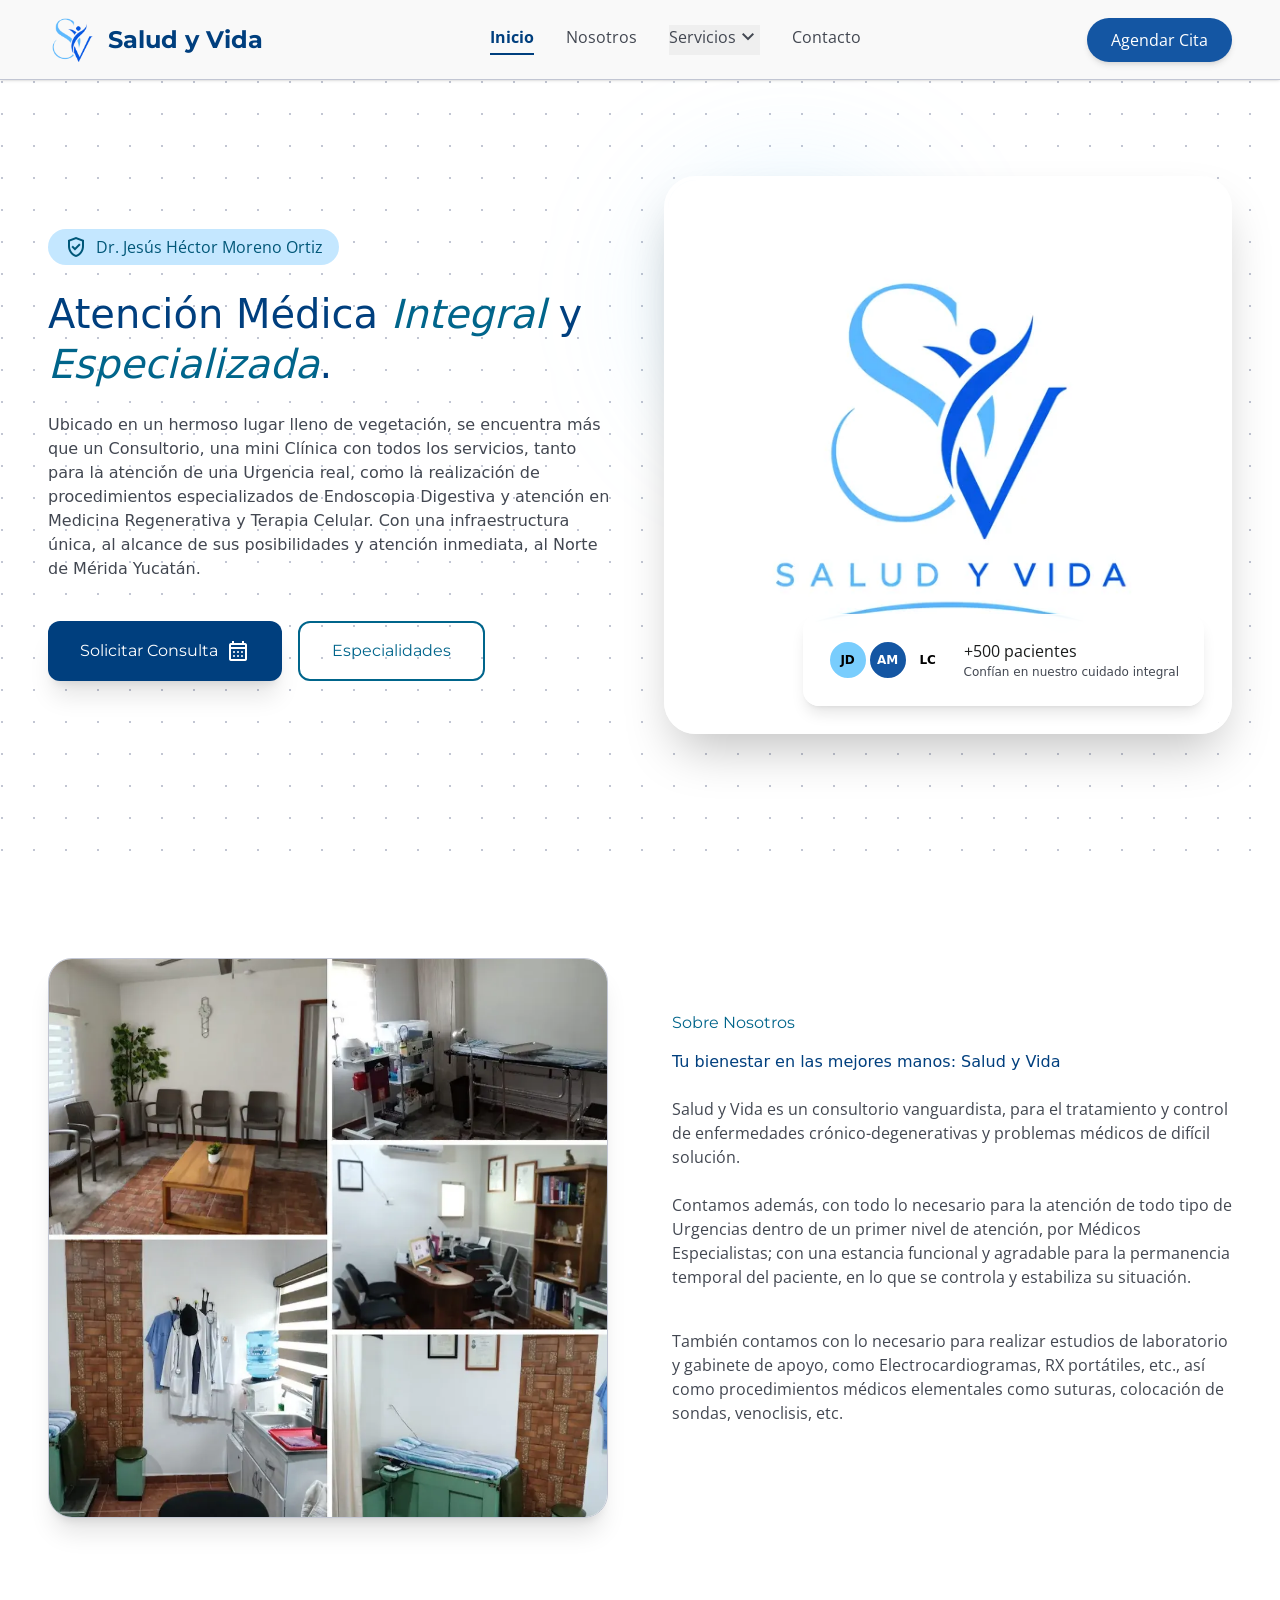
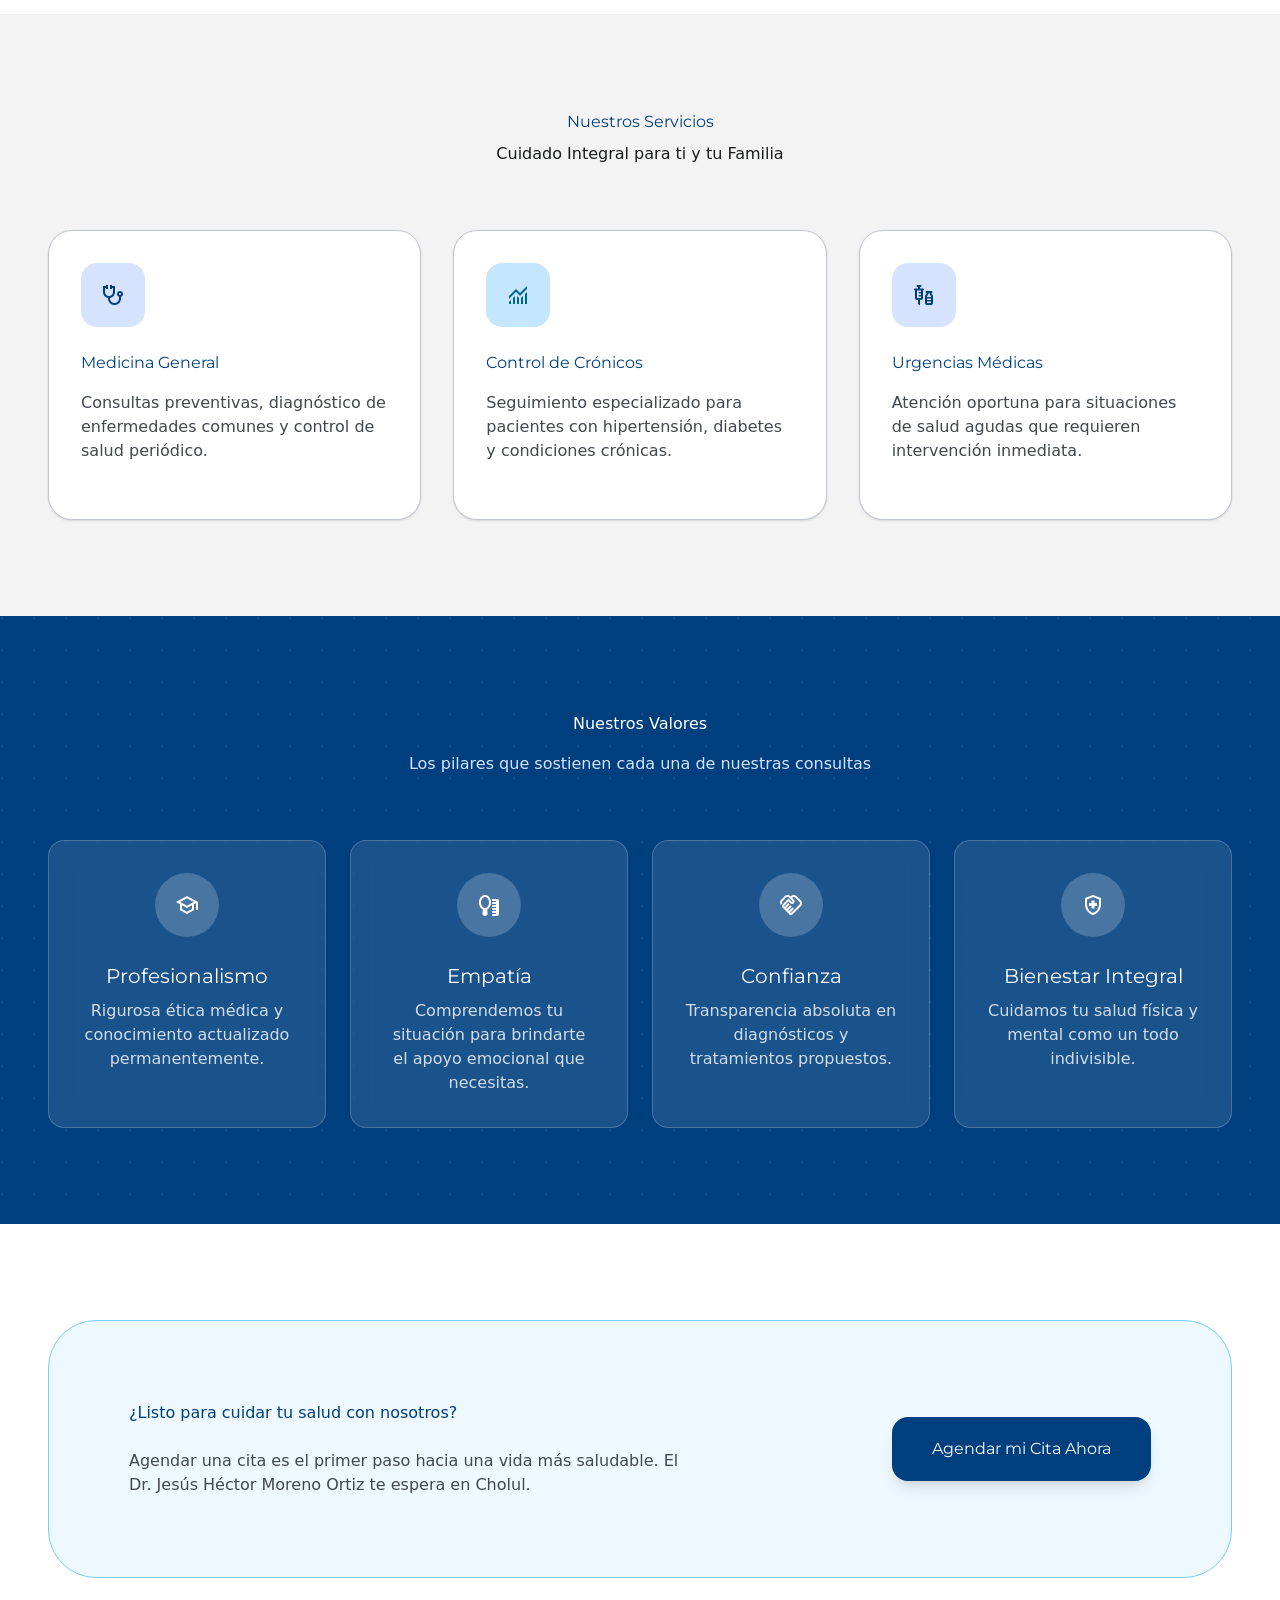
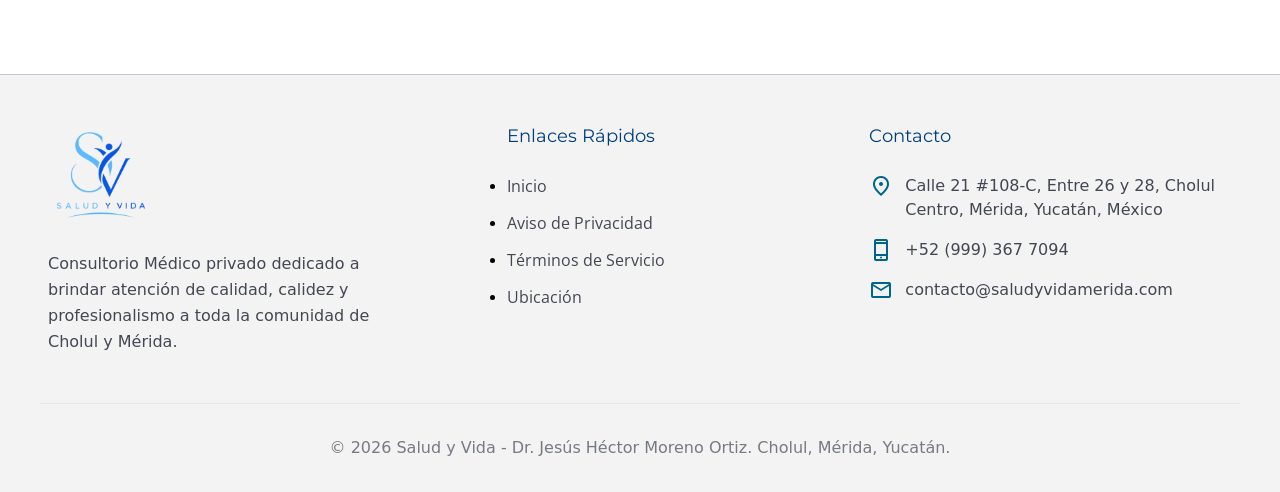
==== index.html @ 46fae5f1 "Sitio inicial Salud y Vida" ====
<!DOCTYPE html><html lang="es" data-astro-cid-4jmloj5z> <head><meta charset="utf-8"><meta name="viewport" content="width=device-width, initial-scale=1.0"><!-- ================= SEO TÉCNICO ================= --><link rel="canonical" href="https://www.saludyvidamerida.com/"><!-- Primary Meta Tags --><title>Inicio | Salud y Vida</title><meta name="title" content="Inicio | Salud y Vida"><meta name="description" content="Atención médica integral y urgencias en Cholul, Mérida. Especialistas en endoscopia y medicina regenerativa con tecnología de vanguardia."><!-- Open Graph / Facebook / WhatsApp --><meta property="og:type" content="website"><meta property="og:url" content="https://www.saludyvidamerida.com/"><meta property="og:title" content="Inicio | Salud y Vida"><meta property="og:description" content="Atención médica integral y urgencias en Cholul, Mérida. Especialistas en endoscopia y medicina regenerativa con tecnología de vanguardia."><meta property="og:image" content="https://www.saludyvidamerida.com/logo-syv.webp"><!-- Twitter --><meta property="twitter:card" content="summary_large_image"><meta property="twitter:url" content="https://www.saludyvidamerida.com/"><meta property="twitter:title" content="Inicio | Salud y Vida"><meta property="twitter:description" content="Atención médica integral y urgencias en Cholul, Mérida. Especialistas en endoscopia y medicina regenerativa con tecnología de vanguardia."><meta property="twitter:image" content="https://www.saludyvidamerida.com/logo-syv.webp"><!-- ================= ESTILOS Y FUENTES ================= --><link rel="icon" type="image/webp" href="/logo-syv-nt.png"><link rel="preconnect" href="https://fonts.googleapis.com"><link rel="preconnect" href="https://fonts.gstatic.com" crossorigin><link href="https://fonts.googleapis.com/css2?family=Montserrat:wght@400;600;700;800&family=Open+Sans:wght@400;600;700&family=Material+Symbols+Outlined:wght,FILL@100..700,0..1&display=swap" rel="stylesheet"><!-- ================= DATOS ESTRUCTURADOS (JSON-LD) ================= --><script type="application/ld+json">
      {
        "@context": "https://schema.org",
        "@type": "MedicalClinic",
        "name": "Consultorio Médico Salud y Vida",
        "description": "Atención médica integral, urgencias médico-quirúrgicas, endoscopia gastrointestinal y medicina celular biorregenerativa en Cholul, Mérida.",
        "image": "https://www.saludyvidamerida.com/logo-syv.webp",
        "logo": "https://www.saludyvidamerida.com/logo-syv.webp",
        "url": "https://www.saludyvidamerida.com",
        "telephone": "+529993677094",
        "address": {
          "@type": "PostalAddress",
          "streetAddress": "Calle 21 #108-C, Entre 26 y 28, Cholul Centro",
          "addressLocality": "Mérida",
          "addressRegion": "Yucatán",
          "postalCode": "97305",
          "addressCountry": "MX"
        },
        "founder": {
          "@type": "Person",
          "name": "Dr. Jesús Héctor Moreno Ortiz",
          "jobTitle": "Director Médico y Especialista en Urgencias Médico-Quirúrgicas"
        },
        "medicalSpecialty": ["Emergency", "Gastroenterology", "GeneralPractice"],
        "isAcceptingNewPatients": true,
        "openingHoursSpecification": [
          {"@type": "OpeningHoursSpecification","dayOfWeek": ["Monday","Tuesday","Wednesday","Thursday","Friday"],"opens": "10:00","closes": "19:00"},
          {"@type": "OpeningHoursSpecification","dayOfWeek": "Saturday","opens": "10:00","closes": "12:00"}
        ],
        "contactPoint": [{"@type": "ContactPoint","telephone": "+529995135831","contactType": "WhatsApp / Urgencias","description": "Urgencias (Previa llamada) 24/7","availableLanguage": "Spanish"}]
      }
    </script><link rel="stylesheet" href="/_astro/BaseLayout.CKna9Vvr.css"></head> <body data-astro-cid-4jmloj5z> <nav class="sticky top-0 z-50 bg-surface/90 backdrop-blur-md border-b border-outline-variant shadow-sm h-20 flex items-center" data-astro-cid-3ef6ksr2> <div class="flex justify-between items-center px-gutter w-full max-w-container-max mx-auto" data-astro-cid-3ef6ksr2> <a href="/" class="flex items-center gap-3 group hover:opacity-90 transition-opacity" data-astro-cid-3ef6ksr2> <div class="w-12 h-12 flex items-center justify-center" data-astro-cid-3ef6ksr2> <img src="/logo-syv-nt.png" alt="Logo Salud y Vida" class="w-full h-full object-contain group-hover:scale-105 transition-transform duration-300" data-astro-cid-3ef6ksr2> </div> <span class="font-headline-md text-[24px] font-bold text-primary" data-astro-cid-3ef6ksr2>Salud y Vida</span> </a> <div class="hidden md:flex items-center gap-8" data-astro-cid-3ef6ksr2> <a href="/" class="font-body-md transition-colors duration-200 pb-1 border-b-2 text-primary border-primary font-bold" data-astro-cid-3ef6ksr2>Inicio</a> <a href="/nosotros" class="font-body-md transition-colors duration-200 pb-1 border-b-2 text-on-surface-variant border-transparent hover:text-primary" data-astro-cid-3ef6ksr2>Nosotros</a> <div class="relative dropdown group py-2" data-astro-cid-3ef6ksr2> <button class="flex items-center gap-1 transition-colors duration-200 font-body-md focus:outline-none cursor-default pb-1 border-b-2 text-on-surface-variant border-transparent group-hover:text-primary" data-astro-cid-3ef6ksr2>Servicios<span class="material-symbols-outlined text-[18px]" data-astro-cid-3ef6ksr2>keyboard_arrow_down</span></button> <div class="dropdown-menu hidden absolute left-0 top-full pt-2 w-64 animate-in fade-in duration-200" data-astro-cid-3ef6ksr2> <div class="bg-white rounded-xl shadow-xl border border-outline-variant overflow-hidden" data-astro-cid-3ef6ksr2> <a class="block px-6 py-4 text-on-surface-variant hover:bg-primary-container hover:text-white transition-colors font-headline-md text-[16px] font-semibold" href="/servicios/urgencias" data-astro-cid-3ef6ksr2>Urgencias Médico-Quirurgicas</a> <a class="block px-6 py-4 text-on-surface-variant hover:bg-primary-container hover:text-white transition-colors font-headline-md text-[16px] font-semibold" href="/servicios/regenerativa-y-terapia-celular" data-astro-cid-3ef6ksr2>Medicina regenerativa y terapia celular</a> <a class="block px-6 py-4 text-on-surface-variant hover:bg-primary-container hover:text-white transition-colors font-headline-md text-[16px] font-semibold" href="/servicios/endoscopia-gastrointestinal" data-astro-cid-3ef6ksr2>Endoscopia Gastrointestinal</a> <div class="border-t border-outline-variant" data-astro-cid-3ef6ksr2> <a class="block px-6 py-4 text-primary hover:bg-secondary-fixed transition-colors font-label-md" href="/servicios" data-astro-cid-3ef6ksr2>Ver todos los servicios</a> </div> </div> </div> </div> <a href="/contact" class="font-body-md transition-colors duration-200 pb-1 border-b-2 text-on-surface-variant border-transparent hover:text-primary" data-astro-cid-3ef6ksr2>Contacto</a> </div> <div class="flex items-center gap-4" data-astro-cid-3ef6ksr2> <a href="/contact#whatsappForm" class="hidden md:block bg-primary-container text-white px-6 py-2.5 rounded-full font-label-md hover:bg-primary hover:text-white transition-all shadow-md hover:shadow-lg" data-astro-cid-3ef6ksr2>Agendar Cita</a> <button id="mobile-menu-btn" class="md:hidden text-primary focus:outline-none p-2" data-astro-cid-3ef6ksr2> <span class="material-symbols-outlined text-3xl" data-astro-cid-3ef6ksr2>menu</span> </button> </div> </div> <div id="mobile-menu" class="hidden absolute top-20 left-0 w-full bg-white shadow-lg border-b border-outline-variant flex-col px-6 py-4 gap-4 md:hidden" data-astro-cid-3ef6ksr2> <a href="/" class="font-body-md block text-primary font-bold" data-astro-cid-3ef6ksr2>Inicio</a> <a href="/nosotros" class="font-body-md block text-on-surface-variant" data-astro-cid-3ef6ksr2>Nosotros</a> <div class="flex flex-col" data-astro-cid-3ef6ksr2> <div class="flex justify-between items-center w-full" data-astro-cid-3ef6ksr2> <a href="/servicios" class="font-body-md block text-lg flex-1 text-on-surface-variant" data-astro-cid-3ef6ksr2>Servicios</a> <button id="mobile-services-toggle" class="w-10 h-10 flex-shrink-0 flex items-center justify-center text-on-surface-variant bg-surface-container-low hover:bg-surface-variant rounded-full transition-colors" data-astro-cid-3ef6ksr2> <span class="material-symbols-outlined transition-transform duration-300" id="mobile-services-icon" data-astro-cid-3ef6ksr2>keyboard_arrow_down</span> </button> </div> <div id="mobile-services-submenu" class="hidden flex-col pl-4 mt-4 gap-4 border-l-2 border-outline-variant/30" data-astro-cid-3ef6ksr2> <a href="/servicios/urgencias" class="text-on-surface-variant text-base hover:text-primary" data-astro-cid-3ef6ksr2>Urgencias Médico-Quirurgicas</a> <a href="/servicios/regenerativa-y-terapia-celular" class="text-on-surface-variant text-base hover:text-primary" data-astro-cid-3ef6ksr2>Medicina regenerativa y terapia celular</a> <a href="/servicios/endoscopia-gastrointestinal" class="text-on-surface-variant text-base hover:text-primary" data-astro-cid-3ef6ksr2>Endoscopia Gastrointestinal</a> <a href="/servicios" class="text-primary text-base font-bold" data-astro-cid-3ef6ksr2>Ver todos los servicios</a> </div> </div> <a href="/contact" class="font-body-md block text-on-surface-variant" data-astro-cid-3ef6ksr2>Contacto</a> <button class="bg-primary-container text-on-primary-container px-6 py-2.5 rounded-full font-label-md w-full mt-4 hover:bg-primary hover:text-white transition-colors" data-astro-cid-3ef6ksr2>Agendar Cita</button> </div> </nav>  <script type="module">function n(){const o=document.getElementById("mobile-menu-btn"),e=document.getElementById("mobile-menu"),s=document.getElementById("mobile-services-toggle"),t=document.getElementById("mobile-services-submenu"),c=document.getElementById("mobile-services-icon");o&&e&&(o.onclick=()=>{e.classList.toggle("hidden"),e.classList.toggle("flex")}),s&&t&&c&&(s.onclick=()=>{t.classList.toggle("hidden"),t.classList.toggle("flex"),c.classList.toggle("rotate-180")})}document.addEventListener("astro:page-load",n);document.readyState==="complete"||document.readyState==="interactive"?n():document.addEventListener("DOMContentLoaded",n);</script> <main data-astro-cid-4jmloj5z>  <section class="relative overflow-hidden pt-12 pb-24 md:pt-24 md:pb-32 hero-pattern"> <div class="max-w-container-max mx-auto px-gutter grid grid-cols-1 lg:grid-cols-2 gap-12 items-center"> <div class="z-10 order-2 lg:order-1"> <div class="inline-flex items-center gap-2 px-4 py-1.5 rounded-full bg-secondary-fixed text-on-secondary-container font-label-md mb-6"> <span class="material-symbols-outlined text-[18px]">verified_user</span>Dr. Jesús Héctor Moreno Ortiz</div> <h1 class="font-headline-xl text-[40px] md:text-headline-xl text-primary leading-tight mb-6">Atención Médica <span class="text-secondary italic">Integral</span> y <span class="text-secondary italic">Especializada</span>.</h1> <p class="font-body-lg text-body-lg text-on-surface-variant max-w-xl mb-10">Ubicado en un hermoso lugar lleno de vegetación, se encuentra más que un Consultorio, una mini Clínica con todos los servicios, tanto para la atención de una Urgencia real, como la realización de procedimientos especializados de Endoscopia Digestiva y atención en Medicina Regenerativa y Terapia Celular. Con una infraestructura única, al alcance de sus posibilidades y atención inmediata, al Norte de Mérida Yucatán.</p> <div class="flex flex-wrap gap-4"> <a href="/contact#whatsappForm" class="bg-primary text-white px-8 py-4 rounded-xl font-headline-md flex items-center gap-2 hover:bg-primary-container active:scale-95 transition-all shadow-xl">Solicitar Consulta<span class="material-symbols-outlined text-[20px]">calendar_month</span></a> <a href="/servicios" class="border-2 border-secondary text-secondary px-8 py-4 rounded-xl font-headline-md hover:bg-secondary-fixed active:scale-95 transition-all">Especialidades</a> </div> </div> <div class="relative order-1 lg:order-2"> <div class="absolute -top-12 -right-12 w-64 h-64 bg-secondary-container/20 rounded-full blur-3xl"></div> <div class="relative rounded-[2rem] overflow-hidden shadow-2xl border-4 border-white"> <img alt="Atención Médica" class="w-full h-[400px] md:h-[550px] object-cover" src="/logo-syv.webp"> <div class="absolute bottom-6 left-6 right-6 bg-white/80 backdrop-blur-md p-6 rounded-2xl shadow-lg border border-white/50"> <div class="flex items-center gap-4"> <div class="flex -space-x-3"> <div class="w-10 h-10 rounded-full border-2 border-white bg-secondary-container flex items-center justify-center text-[12px] font-bold">JD</div> <div class="w-10 h-10 rounded-full border-2 border-white bg-primary-container flex items-center justify-center text-[12px] font-bold text-white">AM</div> <div class="w-10 h-10 rounded-full border-2 border-white bg-surface-variant flex items-center justify-center text-[12px] font-bold">LC</div> </div> <div class="text-on-surface"> <p class="font-label-md text-label-md">+500 pacientes</p> <p class="text-[12px] text-on-surface-variant">Confían en nuestro cuidado integral</p> </div> </div> </div> </div> </div> </div> </section> <section class="py-24 bg-white"> <div class="max-w-container-max mx-auto px-gutter"> <div class="grid grid-cols-1 lg:grid-cols-2 gap-16 items-center"> <div class="reveal"> <img src="/_astro/consultorio-collage.Bca8iRvL_1bMlys.webp" alt="Valores Salud y Vida" loading="lazy" decoding="async" class="rounded-3xl shadow-xl w-full h-auto object-cover border border-outline-variant"> </div> <div class="reveal"> <span class="text-secondary font-headline-md block mb-4">Sobre Nosotros</span> <h2 class="font-headline-lg text-headline-lg text-primary mb-6 leading-snug">Tu bienestar en las mejores manos: Salud y Vida</h2> <p class="font-body-md text-body-md text-on-surface-variant mb-6">Salud y Vida es un consultorio vanguardista, para el tratamiento y control de enfermedades crónico-degenerativas y problemas médicos de difícil solución.</p> <p class="font-body-md text-body-md text-on-surface-variant mb-10">Contamos además, con todo lo necesario para la atención de todo tipo de Urgencias dentro de un primer nivel de atención, por Médicos Especialistas; con una estancia funcional y agradable para la permanencia temporal del paciente, en lo que se controla y estabiliza su situación.</p> <p class="font-body-md text-body-md text-on-surface-variant mb-10">También contamos con lo necesario para realizar estudios de laboratorio y gabinete de apoyo, como Electrocardiogramas, RX portátiles, etc., así como procedimientos médicos elementales como suturas, colocación de sondas, venoclisis, etc.</p> </div> </div> </div> </section> <section class="py-24 bg-surface-container-low"> <div class="max-w-container-max mx-auto px-gutter text-center mb-16 reveal"> <span class="text-primary font-headline-md block mb-2">Nuestros Servicios</span> <h2 class="font-headline-lg text-headline-lg text-on-surface">Cuidado Integral para ti y tu Familia</h2> </div> <div class="max-w-container-max mx-auto px-gutter grid grid-cols-1 md:grid-cols-3 gap-8"> <div class="bg-white p-8 rounded-3xl border border-outline-variant shadow-sm hover:shadow-md transition-all group reveal"> <div class="w-16 h-16 rounded-2xl bg-primary-fixed flex items-center justify-center text-primary mb-6 group-hover:bg-primary group-hover:text-white transition-colors"> <span class="material-symbols-outlined text-3xl">stethoscope</span> </div> <h3 class="font-headline-md text-headline-md text-primary mb-4">Medicina General</h3> <p class="text-on-surface-variant mb-6">Consultas preventivas, diagnóstico de enfermedades comunes y control de salud periódico.</p> </div> <div class="bg-white p-8 rounded-3xl border border-outline-variant shadow-sm hover:shadow-md transition-all group reveal delay-100"> <div class="w-16 h-16 rounded-2xl bg-secondary-fixed flex items-center justify-center text-secondary mb-6 group-hover:bg-secondary group-hover:text-white transition-colors"> <span class="material-symbols-outlined text-3xl">monitoring</span> </div> <h3 class="font-headline-md text-headline-md text-primary mb-4">Control de Crónicos</h3> <p class="text-on-surface-variant mb-6">Seguimiento especializado para pacientes con hipertensión, diabetes y condiciones crónicas.</p> </div> <div class="bg-white p-8 rounded-3xl border border-outline-variant shadow-sm hover:shadow-md transition-all group reveal delay-200"> <div class="w-16 h-16 rounded-2xl bg-primary-fixed flex items-center justify-center text-primary mb-6 group-hover:bg-primary group-hover:text-white transition-colors"> <span class="material-symbols-outlined text-3xl">vaccines</span> </div> <h3 class="font-headline-md text-headline-md text-primary mb-4">Urgencias Médicas</h3> <p class="text-on-surface-variant mb-6">Atención oportuna para situaciones de salud agudas que requieren intervención inmediata.</p> </div> </div> </section> <section class="py-24 bg-primary relative overflow-hidden"> <div class="absolute inset-0 opacity-10"> <div class="hero-pattern w-full h-full"></div> </div> <div class="max-w-container-max mx-auto px-gutter relative z-10"> <div class="text-center mb-16 reveal"> <h2 class="font-headline-lg text-headline-lg text-white mb-4">Nuestros Valores</h2> <p class="text-primary-fixed font-body-lg">Los pilares que sostienen cada una de nuestras consultas</p> </div> <div class="grid grid-cols-1 md:grid-cols-2 lg:grid-cols-4 gap-6"> <div class="bg-white/10 backdrop-blur-md p-8 rounded-2xl border border-white/20 text-center text-white reveal"> <div class="w-16 h-16 bg-white/20 rounded-full flex items-center justify-center mx-auto mb-6"> <span class="material-symbols-outlined text-3xl">school</span> </div> <h3 class="font-headline-md text-[20px] mb-2">Profesionalismo</h3> <p class="text-label-md opacity-80">Rigurosa ética médica y conocimiento actualizado permanentemente.</p> </div> <div class="bg-white/10 backdrop-blur-md p-8 rounded-2xl border border-white/20 text-center text-white reveal delay-100"> <div class="w-16 h-16 bg-white/20 rounded-full flex items-center justify-center mx-auto mb-6"> <span class="material-symbols-outlined text-3xl">self_care</span> </div> <h3 class="font-headline-md text-[20px] mb-2">Empatía</h3> <p class="text-label-md opacity-80">Comprendemos tu situación para brindarte el apoyo emocional que necesitas.</p> </div> <div class="bg-white/10 backdrop-blur-md p-8 rounded-2xl border border-white/20 text-center text-white reveal delay-200"> <div class="w-16 h-16 bg-white/20 rounded-full flex items-center justify-center mx-auto mb-6"> <span class="material-symbols-outlined text-3xl">handshake</span> </div> <h3 class="font-headline-md text-[20px] mb-2">Confianza</h3> <p class="text-label-md opacity-80">Transparencia absoluta en diagnósticos y tratamientos propuestos.</p> </div> <div class="bg-white/10 backdrop-blur-md p-8 rounded-2xl border border-white/20 text-center text-white reveal delay-300"> <div class="w-16 h-16 bg-white/20 rounded-full flex items-center justify-center mx-auto mb-6"> <span class="material-symbols-outlined text-3xl">health_and_safety</span> </div> <h3 class="font-headline-md text-[20px] mb-2">Bienestar Integral</h3> <p class="text-label-md opacity-80">Cuidamos tu salud física y mental como un todo indivisible.</p> </div> </div> </div> </section> <section class="py-24 bg-white"> <div class="max-w-container-max mx-auto px-gutter reveal"> <div class="bg-secondary-fixed/30 rounded-[3rem] p-12 md:p-20 flex flex-col md:flex-row items-center justify-between gap-12 border border-secondary-container"> <div class="max-w-xl"> <h2 class="font-headline-lg text-headline-lg text-primary mb-6">¿Listo para cuidar tu salud con nosotros?</h2> <p class="font-body-lg text-body-lg text-on-surface-variant mb-0">Agendar una cita es el primer paso hacia una vida más saludable. El Dr. Jesús Héctor Moreno Ortiz te espera en Cholul.</p> </div> <div class="flex flex-col sm:flex-row gap-4 w-full md:w-auto"> <a href="/contact#whatsappForm" class="bg-primary text-white px-10 py-5 rounded-2xl font-headline-md shadow-lg hover:shadow-xl transition-all whitespace-nowrap">Agendar mi Cita Ahora</a> </div> </div> </div> </section>  </main> <footer class="bg-surface-container-low border-t border-outline-variant"> <div class="grid grid-cols-1 md:grid-cols-3 gap-stack-lg px-gutter py-stack-lg max-w-container-max mx-auto"> <div> <img src="/logo-syv-nb.png" alt="Logo Salud y Vida" class="w-24 md:w-26 h-auto object-contain mb-6"> <p class="text-body-md text-on-surface-variant leading-relaxed">Consultorio Médico privado dedicado a brindar atención de calidad, calidez y profesionalismo a toda la comunidad de Cholul y Mérida.</p> </div> <div class="md:px-12"> <h4 class="font-headline-md text-[18px] text-primary mb-6">Enlaces Rápidos</h4> <ul class="space-y-3"> <li> <a class="text-on-surface-variant hover:text-secondary transition-colors font-label-md" href="/">Inicio</a> </li> <li> <a class="text-on-surface-variant hover:text-secondary transition-colors font-label-md" href="/privacidad">Aviso de Privacidad</a> </li> <li> <a class="text-on-surface-variant hover:text-secondary transition-colors font-label-md" href="/terminos">Términos de Servicio</a> </li> <li> <a class="text-on-surface-variant hover:text-secondary transition-colors font-label-md" href="https://maps.app.goo.gl/9qfoiBfGKtHRad1q7" target="_blank">Ubicación</a> </li> </ul> </div> <div> <h4 class="font-headline-md text-[18px] text-primary mb-6">Contacto</h4> <ul class="space-y-4"> <li class="flex items-start gap-3"> <span class="material-symbols-outlined text-secondary">location_on</span> <span class="text-on-surface-variant text-label-md">Calle 21 #108-C, Entre 26 y 28, Cholul Centro, Mérida, Yucatán, México</span> </li> <li class="flex items-center gap-3"> <span class="material-symbols-outlined text-secondary">phone_iphone</span> <span class="text-on-surface-variant text-label-md">+52 (999) 367 7094</span> </li> <li class="flex items-center gap-3"> <span class="material-symbols-outlined text-secondary">mail</span> <span class="text-on-surface-variant text-label-md">contacto@saludyvidamerida.com</span> </li> </ul> </div> </div> <div class="max-w-container-max mx-auto px-gutter py-8 border-t border-outline-variant/30 text-center"> <p class="text-label-md text-on-surface-variant opacity-70">© 2026 Salud y Vida - Dr. Jesús Héctor Moreno Ortiz. Cholul, Mérida, Yucatán.</p> </div> </footer> <script type="module">function s(){const t=document.querySelectorAll(".reveal"),o=new IntersectionObserver(e=>{e.forEach(n=>{n.isIntersecting&&n.target.classList.add("active")})},{threshold:.15});t.forEach(e=>{e.classList.remove("active"),o.observe(e)})}document.addEventListener("astro:page-load",s);document.readyState==="complete"||document.readyState==="interactive"?s():document.addEventListener("DOMContentLoaded",s);function a(){const t=window.location.hash;if(t){const o=document.querySelector(t);o&&setTimeout(()=>{const n=o.getBoundingClientRect().top+window.scrollY-120;window.scrollTo({top:n,behavior:"smooth"})},100)}}document.addEventListener("astro:page-load",a);</script></body></html>
---- _astro/BaseLayout.CKna9Vvr.css ----
.dropdown[data-astro-cid-3ef6ksr2]:hover .dropdown-menu[data-astro-cid-3ef6ksr2]{display:block}.material-symbols-outlined[data-astro-cid-3ef6ksr2]{font-variation-settings:"FILL" 0,"wght" 400,"GRAD" 0,"opsz" 24}@layer properties{@supports (((-webkit-hyphens:none)) and (not (margin-trim:inline))) or ((-moz-orient:inline) and (not (color:rgb(from red r g b)))){*,:before,:after,::backdrop{--tw-translate-x:0;--tw-translate-y:0;--tw-translate-z:0;--tw-rotate-x:initial;--tw-rotate-y:initial;--tw-rotate-z:initial;--tw-skew-x:initial;--tw-skew-y:initial;--tw-space-y-reverse:0;--tw-space-x-reverse:0;--tw-border-style:solid;--tw-gradient-position:initial;--tw-gradient-from:#0000;--tw-gradient-via:#0000;--tw-gradient-to:#0000;--tw-gradient-stops:initial;--tw-gradient-via-stops:initial;--tw-gradient-from-position:0%;--tw-gradient-via-position:50%;--tw-gradient-to-position:100%;--tw-leading:initial;--tw-font-weight:initial;--tw-tracking:initial;--tw-shadow:0 0 #0000;--tw-shadow-color:initial;--tw-shadow-alpha:100%;--tw-inset-shadow:0 0 #0000;--tw-inset-shadow-color:initial;--tw-inset-shadow-alpha:100%;--tw-ring-color:initial;--tw-ring-shadow:0 0 #0000;--tw-inset-ring-color:initial;--tw-inset-ring-shadow:0 0 #0000;--tw-ring-inset:initial;--tw-ring-offset-width:0px;--tw-ring-offset-color:#fff;--tw-ring-offset-shadow:0 0 #0000;--tw-blur:initial;--tw-brightness:initial;--tw-contrast:initial;--tw-grayscale:initial;--tw-hue-rotate:initial;--tw-invert:initial;--tw-opacity:initial;--tw-saturate:initial;--tw-sepia:initial;--tw-drop-shadow:initial;--tw-drop-shadow-color:initial;--tw-drop-shadow-alpha:100%;--tw-drop-shadow-size:initial;--tw-backdrop-blur:initial;--tw-backdrop-brightness:initial;--tw-backdrop-contrast:initial;--tw-backdrop-grayscale:initial;--tw-backdrop-hue-rotate:initial;--tw-backdrop-invert:initial;--tw-backdrop-opacity:initial;--tw-backdrop-saturate:initial;--tw-backdrop-sepia:initial;--tw-duration:initial;--tw-scale-x:1;--tw-scale-y:1;--tw-scale-z:1}}}@layer theme{:root,:host{--font-sans:ui-sans-serif, system-ui, sans-serif;--font-mono:ui-monospace, SFMono-Regular, Menlo, Monaco, Consolas, monospace;--color-red-500:oklch(63.7% .237 25.331);--color-white:#fff;--spacing:.25rem;--container-sm:24rem;--container-md:28rem;--container-xl:36rem;--container-2xl:42rem;--container-3xl:48rem;--container-4xl:56rem;--container-5xl:64rem;--text-sm:.875rem;--text-sm--line-height:calc(1.25 / .875);--text-base:1rem;--text-base--line-height: 1.5 ;--text-lg:1.125rem;--text-lg--line-height:calc(1.75 / 1.125);--text-xl:1.25rem;--text-xl--line-height:calc(1.75 / 1.25);--text-2xl:1.5rem;--text-2xl--line-height:calc(2 / 1.5);--text-3xl:1.875rem;--text-3xl--line-height: 1.2 ;--text-4xl:2.25rem;--text-4xl--line-height:calc(2.5 / 2.25);--text-5xl:3rem;--text-5xl--line-height:1;--text-6xl:3.75rem;--text-6xl--line-height:1;--text-8xl:6rem;--text-8xl--line-height:1;--font-weight-medium:500;--font-weight-semibold:600;--font-weight-bold:700;--tracking-wide:.025em;--tracking-wider:.05em;--leading-tight:1.25;--leading-snug:1.375;--leading-relaxed:1.625;--radius-lg:.5rem;--radius-xl:.75rem;--radius-2xl:1rem;--radius-3xl:1.5rem;--drop-shadow-md:0 3px 3px #0000001f;--blur-sm:8px;--blur-md:12px;--blur-2xl:40px;--blur-3xl:64px;--default-transition-duration:.15s;--default-transition-timing-function:cubic-bezier(.4, 0, .2, 1);--default-font-family:var(--font-sans);--color-primary:#003f7e;--color-primary-container:#1456a3;--color-on-primary-container:#b3ceff;--color-surface:#f9f9f9;--color-on-surface:#1a1c1c;--color-on-surface-variant:#424751;--color-outline-variant:#c2c6d3;--color-secondary-fixed:#c4e7ff;--color-surface-container-low:#f3f3f4;--color-surface-container-lowest:#ffffff;--color-secondary:#00658b;--color-primary-fixed:#d6e3ff;--color-secondary-container:#79cdfd;--color-on-secondary-container:#005778;--font-headline-md:"Montserrat", sans-serif;--font-body-md:"Open Sans", sans-serif;--font-label-md:"Open Sans", sans-serif;--spacing-container-max:1200px;--spacing-gutter:.5rem;--spacing-stack-lg:3rem}}@layer base{*,:after,:before,::backdrop{box-sizing:border-box;border:0 solid;margin:0;padding:0}html,:host{-webkit-text-size-adjust:100%;tab-size:4;line-height:1.5;font-family:var(--default-font-family)}h1,h2,h3,h4,h5,h6{font-size:inherit;font-weight:inherit}a{color:inherit;text-decoration:inherit}img,svg,video,canvas,audio,iframe,embed,object{vertical-align:middle;display:block}img,video{max-width:100%;height:auto}button,input,select,optgroup,textarea{font:inherit;color:inherit}[hidden]:where(:not([hidden=until-found])){display:none!important}}@layer utilities{.pointer-events-none{pointer-events:none}.absolute{position:absolute}.fixed{position:fixed}.relative{position:relative}.sticky{position:sticky}.inset-0{inset:0}.top-0{top:0}.top-1\/2{top:50%}.top-20{top:calc(var(--spacing)*20)}.top-full{top:100%}.right-0{right:0}.right-4{right:calc(var(--spacing)*4)}.right-6{right:calc(var(--spacing)*6)}.bottom-0{bottom:0}.bottom-4{bottom:calc(var(--spacing)*4)}.bottom-6{bottom:calc(var(--spacing)*6)}.left-0{left:0}.left-1\/2{left:50%}.left-4{left:calc(var(--spacing)*4)}.z-0{z-index:0}.z-5{z-index:5}.z-10{z-index:10}.z-20{z-index:20}.z-50{z-index:50}.z-\[100\]{z-index:100}.order-1{order:1}.order-2{order:2}.mx-auto{margin-inline:auto}.mb-0{margin-bottom:0}.mb-1{margin-bottom:calc(var(--spacing)*1)}.mb-2{margin-bottom:calc(var(--spacing)*2)}.mb-3{margin-bottom:calc(var(--spacing)*3)}.mb-4{margin-bottom:calc(var(--spacing)*4)}.mb-6{margin-bottom:calc(var(--spacing)*6)}.mb-8{margin-bottom:calc(var(--spacing)*8)}.mb-10{margin-bottom:calc(var(--spacing)*10)}.mb-16{margin-bottom:calc(var(--spacing)*16)}.mt-1{margin-top:calc(var(--spacing)*1)}.mt-4{margin-top:calc(var(--spacing)*4)}.mt-auto{margin-top:auto}.ml-1{margin-left:calc(var(--spacing)*1)}.ml-11{margin-left:calc(var(--spacing)*11)}.block{display:block}.flex{display:flex}.grid{display:grid}.hidden{display:none}.inline-block{display:inline-block}.inline-flex{display:inline-flex}.aspect-\[4\/5\]{aspect-ratio:4/5}.h-1{height:calc(var(--spacing)*1)}.h-1\.5{height:calc(var(--spacing)*1.5)}.h-8{height:calc(var(--spacing)*8)}.h-10{height:calc(var(--spacing)*10)}.h-12{height:calc(var(--spacing)*12)}.h-16{height:calc(var(--spacing)*16)}.h-20{height:calc(var(--spacing)*20)}.h-24{height:calc(var(--spacing)*24)}.h-32{height:calc(var(--spacing)*32)}.h-48{height:calc(var(--spacing)*48)}.h-64{height:calc(var(--spacing)*64)}.h-\[300px\]{height:300px}.h-\[400px\]{height:400px}.h-\[450px\]{height:450px}.h-auto{height:auto}.h-full{height:100%}.min-h-\[300px\]{min-height:300px}.min-h-\[600px\]{min-height:600px}.min-h-\[700px\]{min-height:700px}.w-8{width:calc(var(--spacing)*8)}.w-10{width:calc(var(--spacing)*10)}.w-12{width:calc(var(--spacing)*12)}.w-16{width:calc(var(--spacing)*16)}.w-24{width:calc(var(--spacing)*24)}.w-48{width:calc(var(--spacing)*48)}.w-64{width:calc(var(--spacing)*64)}.w-full{width:100%}.max-w-2xl{max-width:var(--container-2xl)}.max-w-3xl{max-width:var(--container-3xl)}.max-w-4xl{max-width:var(--container-4xl)}.max-w-container-max{max-width:var(--spacing-container-max)}.max-w-xl{max-width:var(--container-xl)}.flex-1{flex:1}.flex-shrink-0{flex-shrink:0}.flex-col{flex-direction:column}.flex-wrap{flex-wrap:wrap}.items-center{align-items:center}.items-start{align-items:flex-start}.items-stretch{align-items:stretch}.justify-between{justify-content:space-between}.justify-center{justify-content:center}.justify-end{justify-content:flex-end}.gap-2{gap:calc(var(--spacing)*2)}.gap-3{gap:calc(var(--spacing)*3)}.gap-4{gap:calc(var(--spacing)*4)}.gap-6{gap:calc(var(--spacing)*6)}.gap-8{gap:calc(var(--spacing)*8)}.gap-12{gap:calc(var(--spacing)*12)}.gap-16{gap:calc(var(--spacing)*16)}.gap-stack-lg{gap:var(--spacing-stack-lg)}:where(.space-y-3>:not(:last-child)){margin-block-end:calc(var(--spacing)*3)}:where(.space-y-4>:not(:last-child)){margin-block-end:calc(var(--spacing)*4)}:where(.space-y-6>:not(:last-child)){margin-block-end:calc(var(--spacing)*6)}:where(.space-y-8>:not(:last-child)){margin-block-end:calc(var(--spacing)*8)}:where(.space-y-10>:not(:last-child)){margin-block-end:calc(var(--spacing)*10)}.overflow-hidden{overflow:hidden}.rounded-2xl{border-radius:var(--radius-2xl)}.rounded-3xl{border-radius:var(--radius-3xl)}.rounded-\[1\.5rem\]{border-radius:1.5rem}.rounded-\[2rem\]{border-radius:2rem}.rounded-\[3rem\]{border-radius:3rem}.rounded-full{border-radius:9999px}.rounded-xl{border-radius:var(--radius-xl)}.border{border-width:1px}.border-2{border-width:2px}.border-4{border-width:4px}.border-t{border-top-width:1px}.border-t-2{border-top-width:2px}.border-b{border-bottom-width:1px}.border-b-2{border-bottom-width:2px}.border-l-4{border-left-width:4px}.border-outline-variant{border-color:var(--color-outline-variant)}.border-outline-variant\/30{border-color:#c2c6d34d}.border-outline-variant\/40{border-color:#c2c6d366}.border-outline-variant\/50{border-color:#c2c6d380}.border-primary{border-color:var(--color-primary)}.border-primary\/10{border-color:#003f7e1a}.border-red-500{border-color:var(--color-red-500)}.border-secondary{border-color:var(--color-secondary)}.border-secondary-container{border-color:var(--color-secondary-container)}.border-secondary\/10{border-color:#00658b1a}.border-secondary\/20{border-color:#00658b33}.border-transparent{border-color:transparent}.border-white{border-color:var(--color-white)}.border-white\/10{border-color:#ffffff1a}.border-white\/20{border-color:#ffffff33}.border-white\/30{border-color:#ffffff4d}.border-white\/50{border-color:#ffffff80}.bg-\[\#25D366\]{background-color:#25d366}.bg-outline-variant\/40{background-color:#c2c6d366}.bg-primary{background-color:var(--color-primary)}.bg-primary-container{background-color:var(--color-primary-container)}.bg-primary-fixed{background-color:var(--color-primary-fixed)}.bg-primary-fixed\/20{background-color:#d6e3ff33}.bg-primary\/5{background-color:#003f7e0d}.bg-primary\/10{background-color:#003f7e1a}.bg-primary\/90{background-color:#003f7ee6}.bg-secondary{background-color:var(--color-secondary)}.bg-secondary-container{background-color:var(--color-secondary-container)}.bg-secondary-container\/20{background-color:#79cdfd33}.bg-secondary-container\/30{background-color:#79cdfd4d}.bg-secondary-fixed{background-color:var(--color-secondary-fixed)}.bg-secondary-fixed\/30{background-color:#c4e7ff4d}.bg-secondary-fixed\/50{background-color:#c4e7ff80}.bg-secondary\/10{background-color:#00658b1a}.bg-surface{background-color:var(--color-surface)}.bg-surface-container-low{background-color:var(--color-surface-container-low)}.bg-surface-container-lowest{background-color:var(--color-surface-container-lowest)}.bg-surface\/90{background-color:#f9f9f9e6}.bg-transparent{background-color:transparent}.bg-white{background-color:var(--color-white)}.bg-white\/5{background-color:#ffffff0d}.bg-white\/10{background-color:#ffffff1a}.bg-white\/20{background-color:#ffffff33}.bg-white\/40{background-color:#ffffff66}.bg-white\/80{background-color:#ffffffcc}.bg-white\/95{background-color:#fffffff2}.bg-gradient-to-r{background-image:linear-gradient(to right, var(--tw-gradient-stops))}.bg-gradient-to-t{background-image:linear-gradient(to top, var(--tw-gradient-stops))}.from-primary\/90{--tw-gradient-from:#003f7ee6;--tw-gradient-stops:var(--tw-gradient-from), var(--tw-gradient-to, transparent)}.to-transparent{--tw-gradient-to:transparent}.object-contain{object-fit:contain}.object-cover{object-fit:cover}.object-center{object-position:center}.object-right{object-position:right}.p-2{padding:calc(var(--spacing)*2)}.p-4{padding:calc(var(--spacing)*4)}.p-5{padding:calc(var(--spacing)*5)}.p-6{padding:calc(var(--spacing)*6)}.p-8{padding:calc(var(--spacing)*8)}.p-10{padding:calc(var(--spacing)*10)}.p-12{padding:calc(var(--spacing)*12)}.px-4{padding-inline:calc(var(--spacing)*4)}.px-5{padding-inline:calc(var(--spacing)*5)}.px-6{padding-inline:calc(var(--spacing)*6)}.px-8{padding-inline:calc(var(--spacing)*8)}.px-10{padding-inline:calc(var(--spacing)*10)}.px-gutter{padding-inline:var(--spacing-gutter)}.py-1\.5{padding-block:calc(var(--spacing)*1.5)}.py-2{padding-block:calc(var(--spacing)*2)}.py-2\.5{padding-block:calc(var(--spacing)*2.5)}.py-4{padding-block:calc(var(--spacing)*4)}.py-5{padding-block:calc(var(--spacing)*5)}.py-8{padding-block:calc(var(--spacing)*8)}.py-16{padding-block:calc(var(--spacing)*16)}.py-20{padding-block:calc(var(--spacing)*20)}.py-24{padding-block:calc(var(--spacing)*24)}.py-stack-lg{padding-block:var(--spacing-stack-lg)}.pt-4{padding-top:calc(var(--spacing)*4)}.pt-6{padding-top:calc(var(--spacing)*6)}.pb-1{padding-bottom:calc(var(--spacing)*1)}.pb-24{padding-bottom:calc(var(--spacing)*24)}.pl-4{padding-left:calc(var(--spacing)*4)}.text-center{text-align:center}.font-body-md{font-family:var(--font-body-md)}.font-headline-md{font-family:var(--font-headline-md)}.font-label-md{font-family:var(--font-label-md)}.text-2xl{font-size:var(--text-2xl)}.text-3xl{font-size:var(--text-3xl)}.text-4xl{font-size:var(--text-4xl)}.text-5xl{font-size:var(--text-5xl)}.text-6xl{font-size:var(--text-6xl)}.text-8xl{font-size:var(--text-8xl)}.text-base{font-size:var(--text-base)}.text-lg{font-size:var(--text-lg)}.text-sm{font-size:var(--text-sm)}.text-xl{font-size:var(--text-xl)}.text-\[12px\]{font-size:12px}.text-\[13px\]{font-size:13px}.text-\[16px\]{font-size:16px}.text-\[18px\]{font-size:18px}.text-\[20px\]{font-size:20px}.text-\[24px\]{font-size:24px}.text-\[28px\]{font-size:28px}.text-\[32px\]{font-size:32px}.text-\[40px\]{font-size:40px}.leading-none{line-height:1}.leading-relaxed{line-height:var(--leading-relaxed)}.leading-snug{line-height:var(--leading-snug)}.leading-tight{line-height:var(--leading-tight)}.font-bold{font-weight:var(--font-weight-bold)}.font-medium{font-weight:var(--font-weight-medium)}.font-semibold{font-weight:var(--font-weight-semibold)}.tracking-wide{letter-spacing:var(--tracking-wide)}.tracking-wider{letter-spacing:var(--tracking-wider)}.whitespace-nowrap{white-space:nowrap}.text-on-primary-container{color:var(--color-on-primary-container)}.text-on-secondary-container{color:var(--color-on-secondary-container)}.text-on-surface{color:var(--color-on-surface)}.text-on-surface-variant{color:var(--color-on-surface-variant)}.text-primary{color:var(--color-primary)}.text-primary-fixed{color:var(--color-primary-fixed)}.text-red-500{color:var(--color-red-500)}.text-secondary{color:var(--color-secondary)}.text-secondary-container{color:var(--color-secondary-container)}.text-secondary-fixed{color:var(--color-secondary-fixed)}.text-white{color:var(--color-white)}.text-white\/50{color:#ffffff80}.text-white\/90{color:#ffffffe6}.uppercase{text-transform:uppercase}.italic{font-style:italic}.underline{text-decoration-line:underline}.opacity-0{opacity:0}.opacity-10{opacity:.1}.opacity-70{opacity:.7}.opacity-80{opacity:.8}.opacity-90{opacity:.9}.shadow-2xl{box-shadow:0 25px 50px -12px #00000040}.shadow-inner{box-shadow:inset 0 2px 4px 0 #0000000d}.shadow-lg{box-shadow:0 10px 15px -3px #0000001a,0 4px 6px -4px #0000001a}.shadow-md{box-shadow:0 4px 6px -1px #0000001a,0 2px 4px -2px #0000001a}.shadow-sm{box-shadow:0 1px 3px 0 #0000001a,0 1px 2px -1px #0000001a}.shadow-xl{box-shadow:0 20px 25px -5px #0000001a,0 8px 10px -6px #0000001a}.blur-2xl{filter:blur(var(--blur-2xl))}.blur-3xl{filter:blur(var(--blur-3xl))}.backdrop-blur-2xl{backdrop-filter:blur(var(--blur-2xl))}.backdrop-blur-md{backdrop-filter:blur(var(--blur-md))}.backdrop-blur-sm{backdrop-filter:blur(var(--blur-sm))}.transition-all{transition-property:all;transition-duration:.15s}.transition-colors{transition-property:color,background-color,border-color;transition-duration:.15s}.transition-opacity{transition-property:opacity;transition-duration:.15s}.transition-transform{transition-property:transform;transition-duration:.15s}.duration-200{transition-duration:.2s}.duration-300{transition-duration:.3s}.duration-500{transition-duration:.5s}.duration-700{transition-duration:.7s}.outline-none{outline-style:none}@media(hover:hover){.group-hover\:scale-105:is(:where(.group):hover *){scale:105%}.group-hover\:scale-110:is(:where(.group):hover *){scale:110%}.group-hover\:bg-primary:is(:where(.group):hover *){background-color:var(--color-primary)}.group-hover\:text-primary:is(:where(.group):hover *){color:var(--color-primary)}.group-hover\:text-white:is(:where(.group):hover *){color:var(--color-white)}.hover\:-translate-y-1:hover{translate:0 calc(var(--spacing)*-1)}.hover\:scale-105:hover{scale:105%}.hover\:border-primary:hover{border-color:var(--color-primary)}.hover\:bg-\[\#20b858\]:hover{background-color:#20b858}.hover\:bg-primary:hover{background-color:var(--color-primary)}.hover\:bg-primary-container:hover{background-color:var(--color-primary-container)}.hover\:bg-secondary-fixed:hover{background-color:var(--color-secondary-fixed)}.hover\:bg-white:hover{background-color:var(--color-white)}.hover\:text-primary:hover{color:var(--color-primary)}.hover\:text-secondary:hover{color:var(--color-secondary)}.hover\:text-white:hover{color:var(--color-white)}.hover\:opacity-80:hover{opacity:.8}.hover\:shadow-2xl:hover{box-shadow:0 25px 50px -12px #00000040}.hover\:shadow-lg:hover{box-shadow:0 10px 15px -3px #0000001a}.hover\:shadow-xl:hover{box-shadow:0 20px 25px -5px #0000001a}}.focus\:border-primary:focus{border-color:var(--color-primary)}.focus\:outline-none:focus{outline-style:none}.active\:scale-95:active{scale:95%}@media(min-width:40rem){.sm\:grid-cols-2{grid-template-columns:repeat(2,minmax(0,1fr))}.sm\:flex-row{flex-direction:row}}@media(min-width:48rem){.md\:right-6{right:calc(var(--spacing)*6)}.md\:left-auto{left:auto}.md\:block{display:block}.md\:flex{display:flex}.md\:hidden{display:none}.md\:h-\[450px\]{height:450px}.md\:h-\[550px\]{height:550px}.md\:h-full{height:100%}.md\:w-2\/5{width:40%}.md\:w-26{width:calc(var(--spacing)*26)}.md\:w-auto{width:auto}.md\:translate-x-0{translate:0}.md\:grid-cols-2{grid-template-columns:repeat(2,minmax(0,1fr))}.md\:grid-cols-3{grid-template-columns:repeat(3,minmax(0,1fr))}.md\:grid-cols-12{grid-template-columns:repeat(12,minmax(0,1fr))}.md\:flex-row{flex-direction:row}.md\:gap-16{gap:calc(var(--spacing)*16)}.md\:p-8{padding:calc(var(--spacing)*8)}.md\:p-10{padding:calc(var(--spacing)*10)}.md\:p-12{padding:calc(var(--spacing)*12)}.md\:p-20{padding:calc(var(--spacing)*20)}.md\:px-12{padding-inline:calc(var(--spacing)*12)}.md\:py-24{padding-block:calc(var(--spacing)*24)}.md\:py-32{padding-block:calc(var(--spacing)*32)}.md\:pt-24{padding-top:calc(var(--spacing)*24)}.md\:pb-32{padding-bottom:calc(var(--spacing)*32)}.md\:text-3xl{font-size:var(--text-3xl)}.md\:text-4xl{font-size:var(--text-4xl)}.md\:text-5xl{font-size:var(--text-5xl)}.md\:text-6xl{font-size:var(--text-6xl)}.md\:text-base{font-size:var(--text-base)}.md\:text-xl{font-size:var(--text-xl)}.md\:text-\[56px\]{font-size:56px}}@media(min-width:64rem){.lg\:order-1{order:1}.lg\:order-2{order:2}.lg\:col-span-1{grid-column:span 1/span 1}.lg\:col-span-2{grid-column:span 2/span 2}.lg\:col-span-5{grid-column:span 5/span 5}.lg\:col-span-7{grid-column:span 7/span 7}.lg\:min-h-\[700px\]{min-height:700px}.lg\:w-1\/2{width:50%}.lg\:grid-cols-2{grid-template-columns:repeat(2,minmax(0,1fr))}.lg\:grid-cols-3{grid-template-columns:repeat(3,minmax(0,1fr))}.lg\:grid-cols-4{grid-template-columns:repeat(4,minmax(0,1fr))}.lg\:grid-cols-12{grid-template-columns:repeat(12,minmax(0,1fr))}.lg\:flex-row{flex-direction:row}.lg\:gap-16{gap:calc(var(--spacing)*16)}.lg\:gap-20{gap:calc(var(--spacing)*20)}.lg\:rounded-\[3rem\]{border-radius:3rem}.lg\:p-10{padding:calc(var(--spacing)*10)}.lg\:p-16{padding:calc(var(--spacing)*16)}.lg\:py-32{padding-block:calc(var(--spacing)*32)}.lg\:text-3xl{font-size:var(--text-3xl)}.lg\:text-4xl{font-size:var(--text-4xl)}.lg\:text-\[56px\]{font-size:56px}}}.material-symbols-outlined{font-variation-settings:"FILL" 0,"wght" 400,"GRAD" 0,"opsz" 24}.hero-pattern{background-image:radial-gradient(circle at 2px 2px,var(--color-outline-variant) 1px,transparent 0);background-size:32px 32px}.reveal{opacity:0;transition:all .8s ease-out;transform:translateY(20px)}.reveal.active{opacity:1;transform:translateY(0)}body{overflow-x:hidden}.material-symbols-outlined[data-astro-cid-4jmloj5z]{font-variation-settings:"FILL" 0,"wght" 400,"GRAD" 0,"opsz" 24}
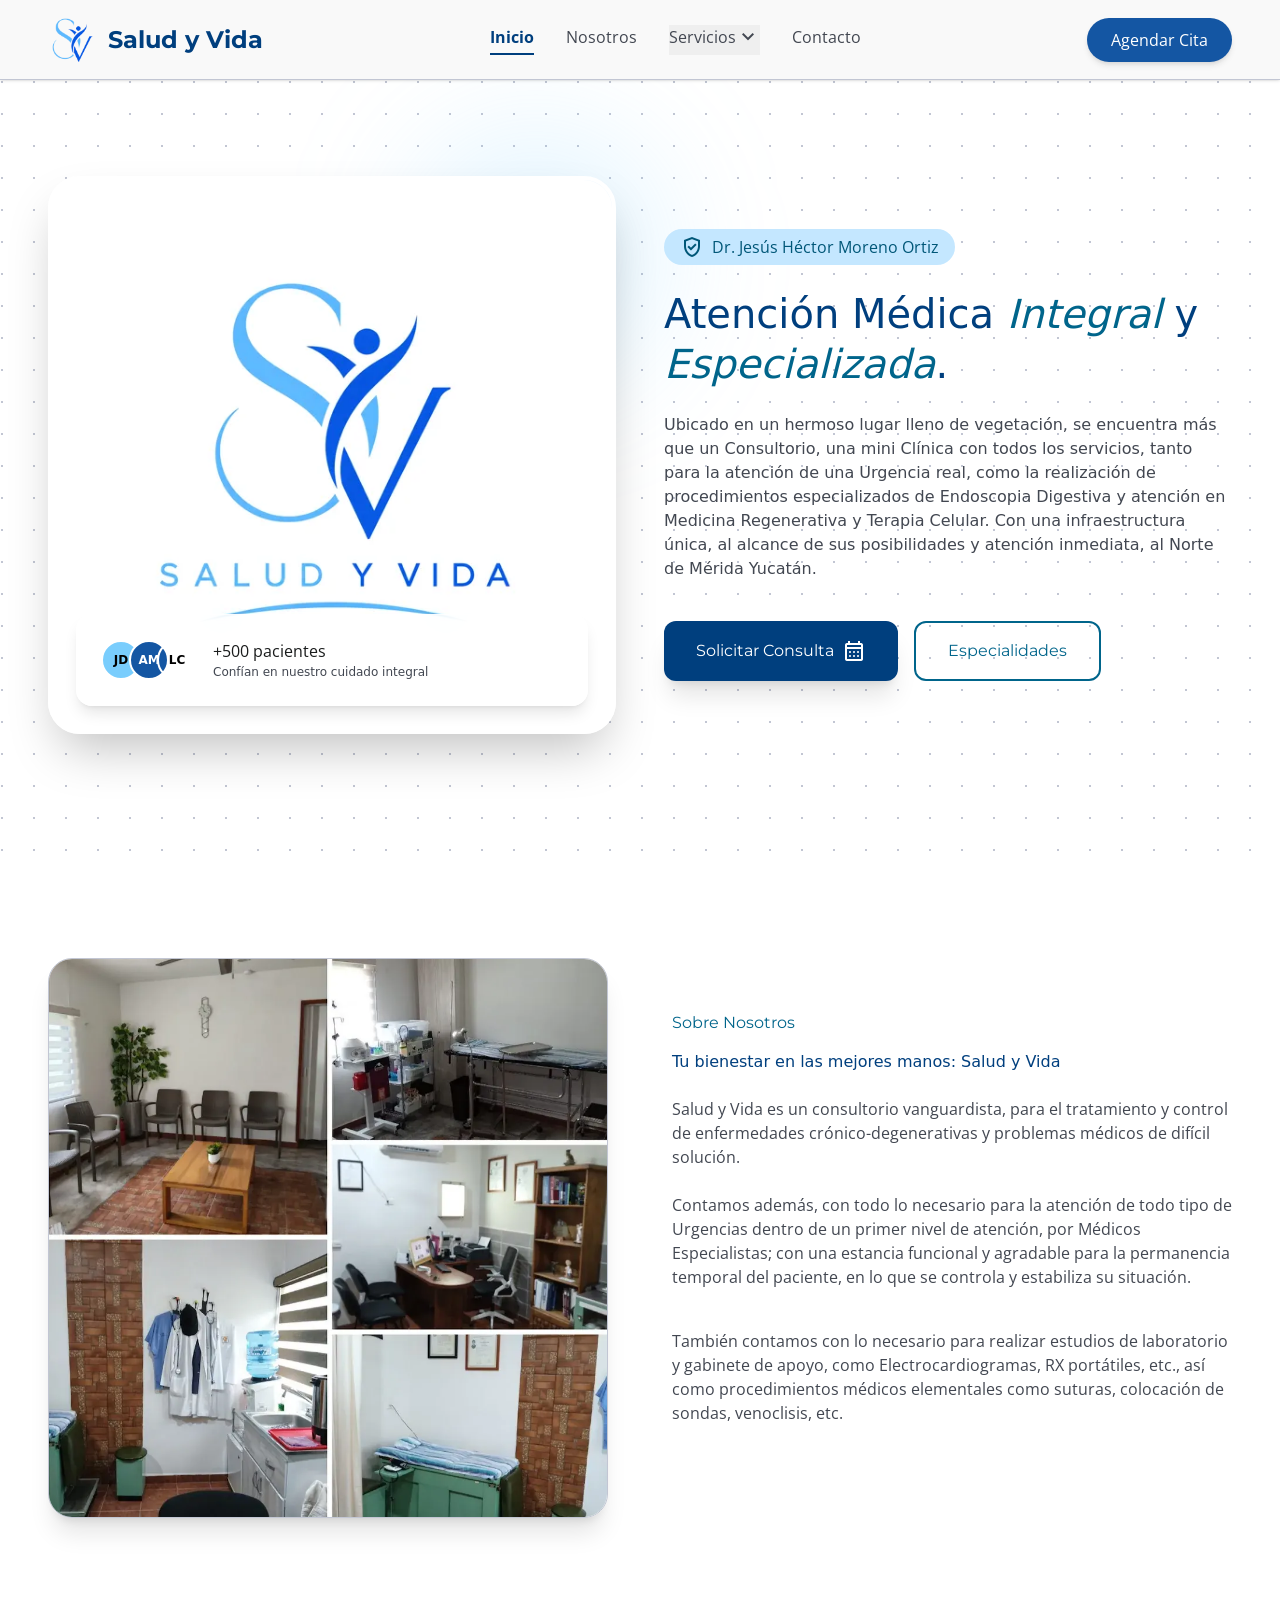
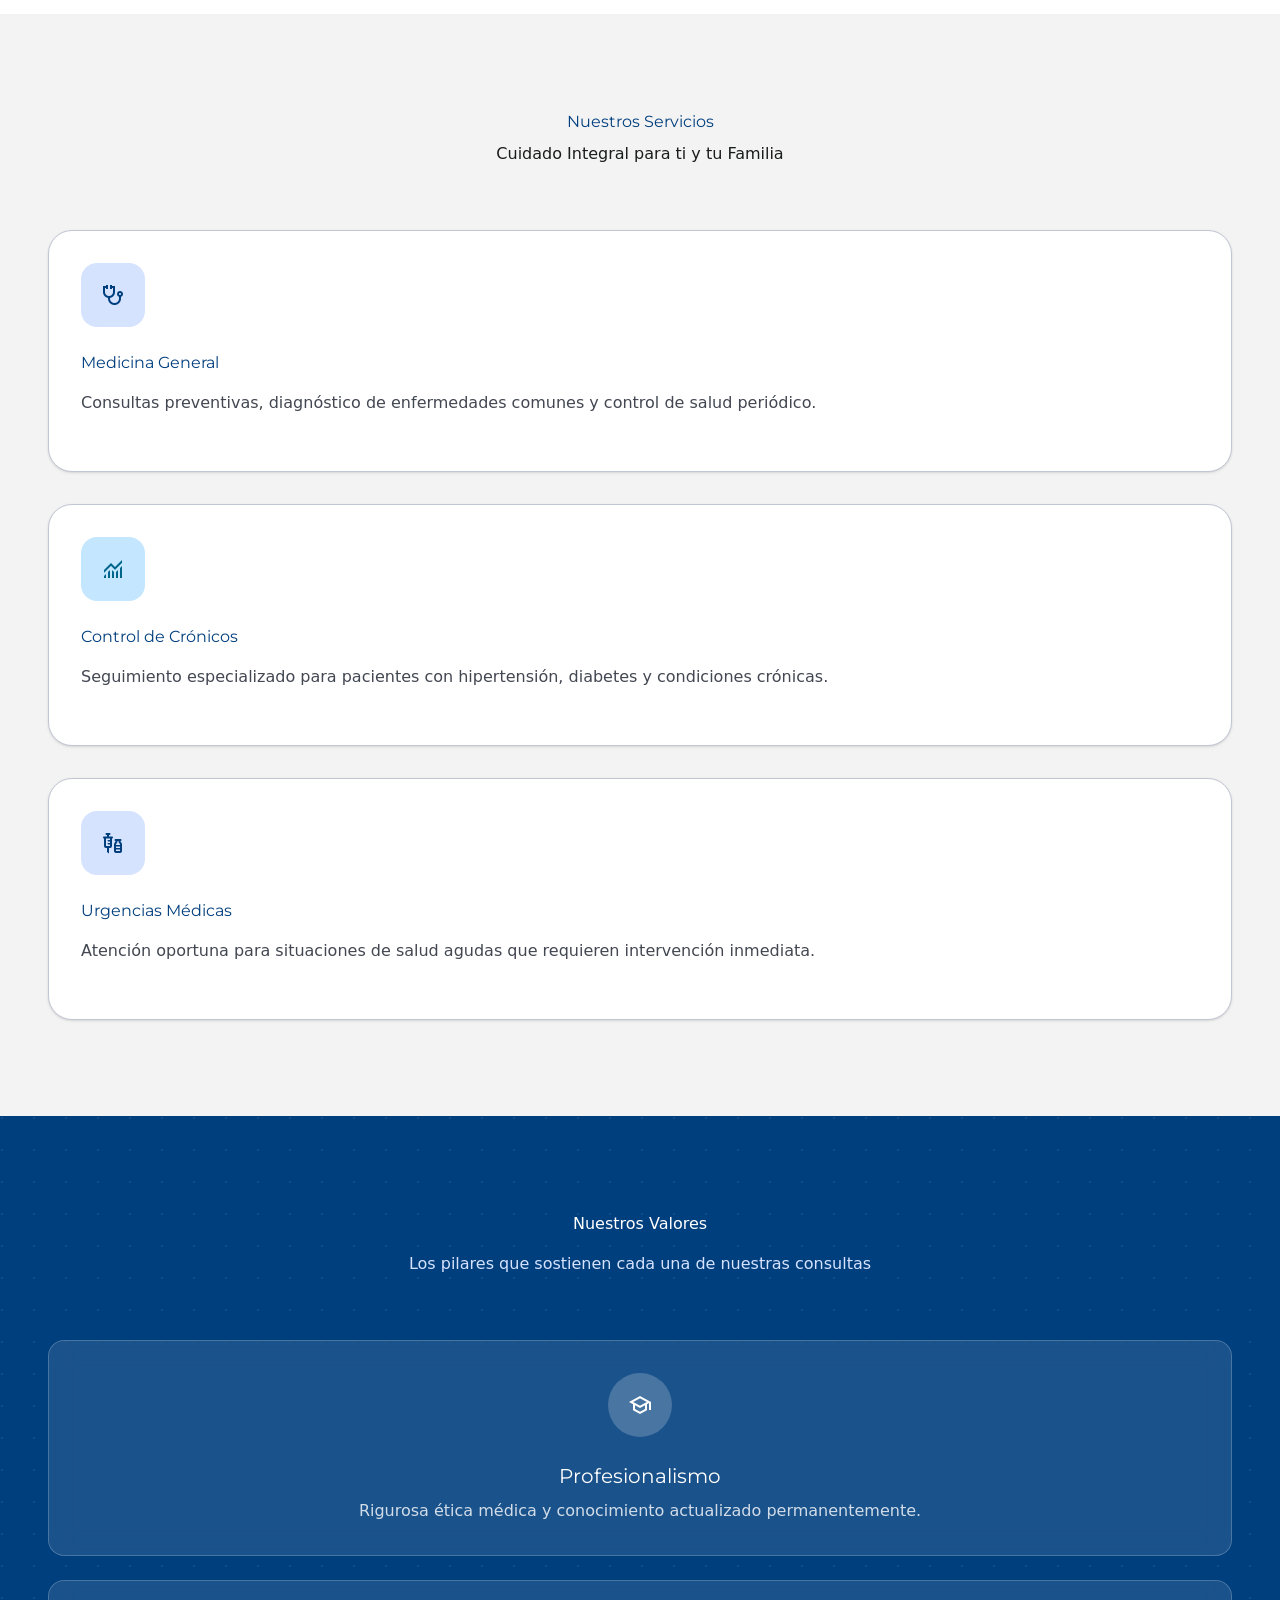
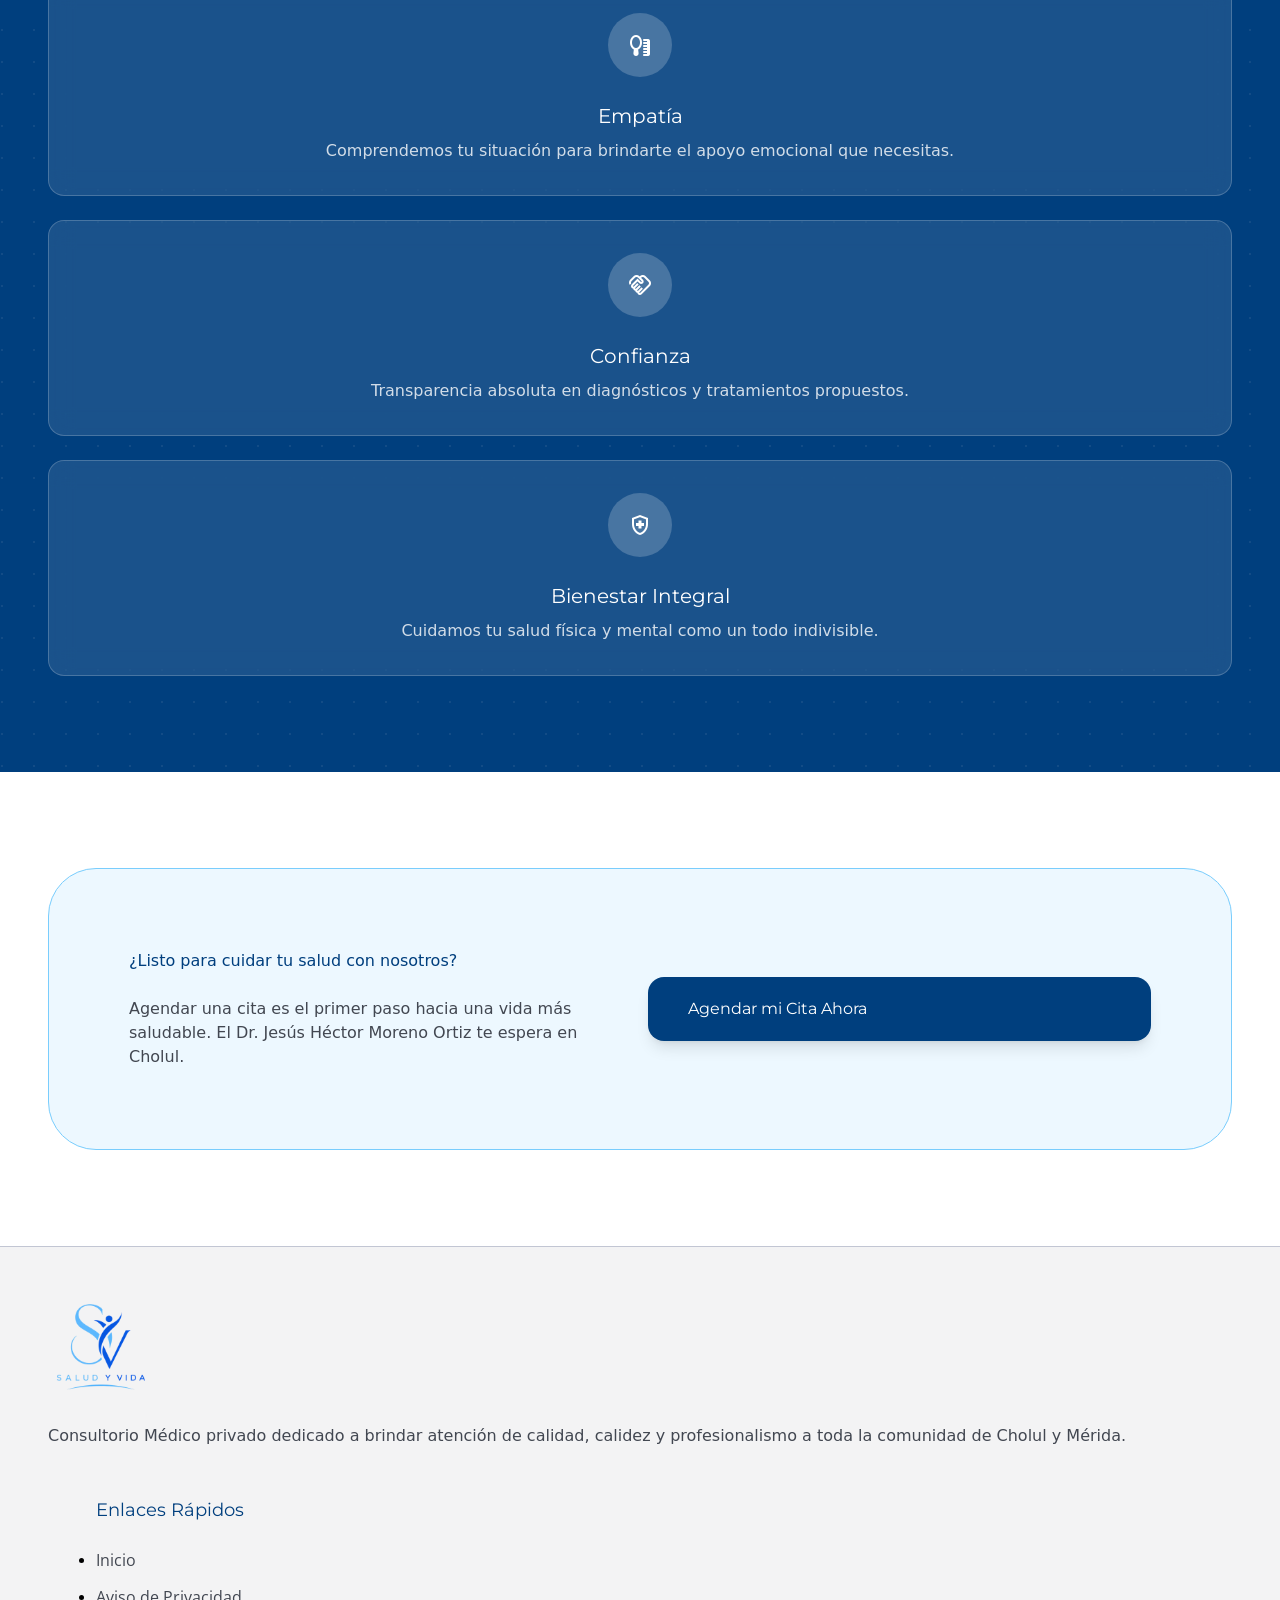
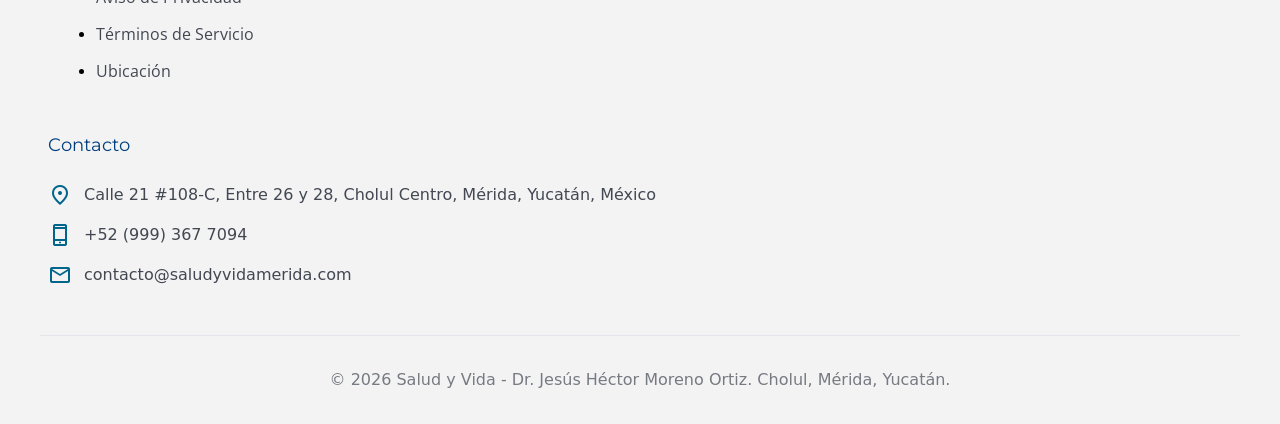
==== commit 3188800e: "Renombrar CSS para forzar invalidacion de cache CDN" ====
--- a/index.html
+++ b/index.html
@@ -29,4 +29,4 @@
         ],
         "contactPoint": [{"@type": "ContactPoint","telephone": "+529995135831","contactType": "WhatsApp / Urgencias","description": "Urgencias (Previa llamada) 24/7","availableLanguage": "Spanish"}]
       }
-    </script><link rel="stylesheet" href="/_astro/BaseLayout.CKna9Vvr.css"></head> <body data-astro-cid-4jmloj5z> <nav class="sticky top-0 z-50 bg-surface/90 backdrop-blur-md border-b border-outline-variant shadow-sm h-20 flex items-center" data-astro-cid-3ef6ksr2> <div class="flex justify-between items-center px-gutter w-full max-w-container-max mx-auto" data-astro-cid-3ef6ksr2> <a href="/" class="flex items-center gap-3 group hover:opacity-90 transition-opacity" data-astro-cid-3ef6ksr2> <div class="w-12 h-12 flex items-center justify-center" data-astro-cid-3ef6ksr2> <img src="/logo-syv-nt.png" alt="Logo Salud y Vida" class="w-full h-full object-contain group-hover:scale-105 transition-transform duration-300" data-astro-cid-3ef6ksr2> </div> <span class="font-headline-md text-[24px] font-bold text-primary" data-astro-cid-3ef6ksr2>Salud y Vida</span> </a> <div class="hidden md:flex items-center gap-8" data-astro-cid-3ef6ksr2> <a href="/" class="font-body-md transition-colors duration-200 pb-1 border-b-2 text-primary border-primary font-bold" data-astro-cid-3ef6ksr2>Inicio</a> <a href="/nosotros" class="font-body-md transition-colors duration-200 pb-1 border-b-2 text-on-surface-variant border-transparent hover:text-primary" data-astro-cid-3ef6ksr2>Nosotros</a> <div class="relative dropdown group py-2" data-astro-cid-3ef6ksr2> <button class="flex items-center gap-1 transition-colors duration-200 font-body-md focus:outline-none cursor-default pb-1 border-b-2 text-on-surface-variant border-transparent group-hover:text-primary" data-astro-cid-3ef6ksr2>Servicios<span class="material-symbols-outlined text-[18px]" data-astro-cid-3ef6ksr2>keyboard_arrow_down</span></button> <div class="dropdown-menu hidden absolute left-0 top-full pt-2 w-64 animate-in fade-in duration-200" data-astro-cid-3ef6ksr2> <div class="bg-white rounded-xl shadow-xl border border-outline-variant overflow-hidden" data-astro-cid-3ef6ksr2> <a class="block px-6 py-4 text-on-surface-variant hover:bg-primary-container hover:text-white transition-colors font-headline-md text-[16px] font-semibold" href="/servicios/urgencias" data-astro-cid-3ef6ksr2>Urgencias Médico-Quirurgicas</a> <a class="block px-6 py-4 text-on-surface-variant hover:bg-primary-container hover:text-white transition-colors font-headline-md text-[16px] font-semibold" href="/servicios/regenerativa-y-terapia-celular" data-astro-cid-3ef6ksr2>Medicina regenerativa y terapia celular</a> <a class="block px-6 py-4 text-on-surface-variant hover:bg-primary-container hover:text-white transition-colors font-headline-md text-[16px] font-semibold" href="/servicios/endoscopia-gastrointestinal" data-astro-cid-3ef6ksr2>Endoscopia Gastrointestinal</a> <div class="border-t border-outline-variant" data-astro-cid-3ef6ksr2> <a class="block px-6 py-4 text-primary hover:bg-secondary-fixed transition-colors font-label-md" href="/servicios" data-astro-cid-3ef6ksr2>Ver todos los servicios</a> </div> </div> </div> </div> <a href="/contact" class="font-body-md transition-colors duration-200 pb-1 border-b-2 text-on-surface-variant border-transparent hover:text-primary" data-astro-cid-3ef6ksr2>Contacto</a> </div> <div class="flex items-center gap-4" data-astro-cid-3ef6ksr2> <a href="/contact#whatsappForm" class="hidden md:block bg-primary-container text-white px-6 py-2.5 rounded-full font-label-md hover:bg-primary hover:text-white transition-all shadow-md hover:shadow-lg" data-astro-cid-3ef6ksr2>Agendar Cita</a> <button id="mobile-menu-btn" class="md:hidden text-primary focus:outline-none p-2" data-astro-cid-3ef6ksr2> <span class="material-symbols-outlined text-3xl" data-astro-cid-3ef6ksr2>menu</span> </button> </div> </div> <div id="mobile-menu" class="hidden absolute top-20 left-0 w-full bg-white shadow-lg border-b border-outline-variant flex-col px-6 py-4 gap-4 md:hidden" data-astro-cid-3ef6ksr2> <a href="/" class="font-body-md block text-primary font-bold" data-astro-cid-3ef6ksr2>Inicio</a> <a href="/nosotros" class="font-body-md block text-on-surface-variant" data-astro-cid-3ef6ksr2>Nosotros</a> <div class="flex flex-col" data-astro-cid-3ef6ksr2> <div class="flex justify-between items-center w-full" data-astro-cid-3ef6ksr2> <a href="/servicios" class="font-body-md block text-lg flex-1 text-on-surface-variant" data-astro-cid-3ef6ksr2>Servicios</a> <button id="mobile-services-toggle" class="w-10 h-10 flex-shrink-0 flex items-center justify-center text-on-surface-variant bg-surface-container-low hover:bg-surface-variant rounded-full transition-colors" data-astro-cid-3ef6ksr2> <span class="material-symbols-outlined transition-transform duration-300" id="mobile-services-icon" data-astro-cid-3ef6ksr2>keyboard_arrow_down</span> </button> </div> <div id="mobile-services-submenu" class="hidden flex-col pl-4 mt-4 gap-4 border-l-2 border-outline-variant/30" data-astro-cid-3ef6ksr2> <a href="/servicios/urgencias" class="text-on-surface-variant text-base hover:text-primary" data-astro-cid-3ef6ksr2>Urgencias Médico-Quirurgicas</a> <a href="/servicios/regenerativa-y-terapia-celular" class="text-on-surface-variant text-base hover:text-primary" data-astro-cid-3ef6ksr2>Medicina regenerativa y terapia celular</a> <a href="/servicios/endoscopia-gastrointestinal" class="text-on-surface-variant text-base hover:text-primary" data-astro-cid-3ef6ksr2>Endoscopia Gastrointestinal</a> <a href="/servicios" class="text-primary text-base font-bold" data-astro-cid-3ef6ksr2>Ver todos los servicios</a> </div> </div> <a href="/contact" class="font-body-md block text-on-surface-variant" data-astro-cid-3ef6ksr2>Contacto</a> <button class="bg-primary-container text-on-primary-container px-6 py-2.5 rounded-full font-label-md w-full mt-4 hover:bg-primary hover:text-white transition-colors" data-astro-cid-3ef6ksr2>Agendar Cita</button> </div> </nav>  <script type="module">function n(){const o=document.getElementById("mobile-menu-btn"),e=document.getElementById("mobile-menu"),s=document.getElementById("mobile-services-toggle"),t=document.getElementById("mobile-services-submenu"),c=document.getElementById("mobile-services-icon");o&&e&&(o.onclick=()=>{e.classList.toggle("hidden"),e.classList.toggle("flex")}),s&&t&&c&&(s.onclick=()=>{t.classList.toggle("hidden"),t.classList.toggle("flex"),c.classList.toggle("rotate-180")})}document.addEventListener("astro:page-load",n);document.readyState==="complete"||document.readyState==="interactive"?n():document.addEventListener("DOMContentLoaded",n);</script> <main data-astro-cid-4jmloj5z>  <section class="relative overflow-hidden pt-12 pb-24 md:pt-24 md:pb-32 hero-pattern"> <div class="max-w-container-max mx-auto px-gutter grid grid-cols-1 lg:grid-cols-2 gap-12 items-center"> <div class="z-10 order-2 lg:order-1"> <div class="inline-flex items-center gap-2 px-4 py-1.5 rounded-full bg-secondary-fixed text-on-secondary-container font-label-md mb-6"> <span class="material-symbols-outlined text-[18px]">verified_user</span>Dr. Jesús Héctor Moreno Ortiz</div> <h1 class="font-headline-xl text-[40px] md:text-headline-xl text-primary leading-tight mb-6">Atención Médica <span class="text-secondary italic">Integral</span> y <span class="text-secondary italic">Especializada</span>.</h1> <p class="font-body-lg text-body-lg text-on-surface-variant max-w-xl mb-10">Ubicado en un hermoso lugar lleno de vegetación, se encuentra más que un Consultorio, una mini Clínica con todos los servicios, tanto para la atención de una Urgencia real, como la realización de procedimientos especializados de Endoscopia Digestiva y atención en Medicina Regenerativa y Terapia Celular. Con una infraestructura única, al alcance de sus posibilidades y atención inmediata, al Norte de Mérida Yucatán.</p> <div class="flex flex-wrap gap-4"> <a href="/contact#whatsappForm" class="bg-primary text-white px-8 py-4 rounded-xl font-headline-md flex items-center gap-2 hover:bg-primary-container active:scale-95 transition-all shadow-xl">Solicitar Consulta<span class="material-symbols-outlined text-[20px]">calendar_month</span></a> <a href="/servicios" class="border-2 border-secondary text-secondary px-8 py-4 rounded-xl font-headline-md hover:bg-secondary-fixed active:scale-95 transition-all">Especialidades</a> </div> </div> <div class="relative order-1 lg:order-2"> <div class="absolute -top-12 -right-12 w-64 h-64 bg-secondary-container/20 rounded-full blur-3xl"></div> <div class="relative rounded-[2rem] overflow-hidden shadow-2xl border-4 border-white"> <img alt="Atención Médica" class="w-full h-[400px] md:h-[550px] object-cover" src="/logo-syv.webp"> <div class="absolute bottom-6 left-6 right-6 bg-white/80 backdrop-blur-md p-6 rounded-2xl shadow-lg border border-white/50"> <div class="flex items-center gap-4"> <div class="flex -space-x-3"> <div class="w-10 h-10 rounded-full border-2 border-white bg-secondary-container flex items-center justify-center text-[12px] font-bold">JD</div> <div class="w-10 h-10 rounded-full border-2 border-white bg-primary-container flex items-center justify-center text-[12px] font-bold text-white">AM</div> <div class="w-10 h-10 rounded-full border-2 border-white bg-surface-variant flex items-center justify-center text-[12px] font-bold">LC</div> </div> <div class="text-on-surface"> <p class="font-label-md text-label-md">+500 pacientes</p> <p class="text-[12px] text-on-surface-variant">Confían en nuestro cuidado integral</p> </div> </div> </div> </div> </div> </div> </section> <section class="py-24 bg-white"> <div class="max-w-container-max mx-auto px-gutter"> <div class="grid grid-cols-1 lg:grid-cols-2 gap-16 items-center"> <div class="reveal"> <img src="/_astro/consultorio-collage.Bca8iRvL_1bMlys.webp" alt="Valores Salud y Vida" loading="lazy" decoding="async" class="rounded-3xl shadow-xl w-full h-auto object-cover border border-outline-variant"> </div> <div class="reveal"> <span class="text-secondary font-headline-md block mb-4">Sobre Nosotros</span> <h2 class="font-headline-lg text-headline-lg text-primary mb-6 leading-snug">Tu bienestar en las mejores manos: Salud y Vida</h2> <p class="font-body-md text-body-md text-on-surface-variant mb-6">Salud y Vida es un consultorio vanguardista, para el tratamiento y control de enfermedades crónico-degenerativas y problemas médicos de difícil solución.</p> <p class="font-body-md text-body-md text-on-surface-variant mb-10">Contamos además, con todo lo necesario para la atención de todo tipo de Urgencias dentro de un primer nivel de atención, por Médicos Especialistas; con una estancia funcional y agradable para la permanencia temporal del paciente, en lo que se controla y estabiliza su situación.</p> <p class="font-body-md text-body-md text-on-surface-variant mb-10">También contamos con lo necesario para realizar estudios de laboratorio y gabinete de apoyo, como Electrocardiogramas, RX portátiles, etc., así como procedimientos médicos elementales como suturas, colocación de sondas, venoclisis, etc.</p> </div> </div> </div> </section> <section class="py-24 bg-surface-container-low"> <div class="max-w-container-max mx-auto px-gutter text-center mb-16 reveal"> <span class="text-primary font-headline-md block mb-2">Nuestros Servicios</span> <h2 class="font-headline-lg text-headline-lg text-on-surface">Cuidado Integral para ti y tu Familia</h2> </div> <div class="max-w-container-max mx-auto px-gutter grid grid-cols-1 md:grid-cols-3 gap-8"> <div class="bg-white p-8 rounded-3xl border border-outline-variant shadow-sm hover:shadow-md transition-all group reveal"> <div class="w-16 h-16 rounded-2xl bg-primary-fixed flex items-center justify-center text-primary mb-6 group-hover:bg-primary group-hover:text-white transition-colors"> <span class="material-symbols-outlined text-3xl">stethoscope</span> </div> <h3 class="font-headline-md text-headline-md text-primary mb-4">Medicina General</h3> <p class="text-on-surface-variant mb-6">Consultas preventivas, diagnóstico de enfermedades comunes y control de salud periódico.</p> </div> <div class="bg-white p-8 rounded-3xl border border-outline-variant shadow-sm hover:shadow-md transition-all group reveal delay-100"> <div class="w-16 h-16 rounded-2xl bg-secondary-fixed flex items-center justify-center text-secondary mb-6 group-hover:bg-secondary group-hover:text-white transition-colors"> <span class="material-symbols-outlined text-3xl">monitoring</span> </div> <h3 class="font-headline-md text-headline-md text-primary mb-4">Control de Crónicos</h3> <p class="text-on-surface-variant mb-6">Seguimiento especializado para pacientes con hipertensión, diabetes y condiciones crónicas.</p> </div> <div class="bg-white p-8 rounded-3xl border border-outline-variant shadow-sm hover:shadow-md transition-all group reveal delay-200"> <div class="w-16 h-16 rounded-2xl bg-primary-fixed flex items-center justify-center text-primary mb-6 group-hover:bg-primary group-hover:text-white transition-colors"> <span class="material-symbols-outlined text-3xl">vaccines</span> </div> <h3 class="font-headline-md text-headline-md text-primary mb-4">Urgencias Médicas</h3> <p class="text-on-surface-variant mb-6">Atención oportuna para situaciones de salud agudas que requieren intervención inmediata.</p> </div> </div> </section> <section class="py-24 bg-primary relative overflow-hidden"> <div class="absolute inset-0 opacity-10"> <div class="hero-pattern w-full h-full"></div> </div> <div class="max-w-container-max mx-auto px-gutter relative z-10"> <div class="text-center mb-16 reveal"> <h2 class="font-headline-lg text-headline-lg text-white mb-4">Nuestros Valores</h2> <p class="text-primary-fixed font-body-lg">Los pilares que sostienen cada una de nuestras consultas</p> </div> <div class="grid grid-cols-1 md:grid-cols-2 lg:grid-cols-4 gap-6"> <div class="bg-white/10 backdrop-blur-md p-8 rounded-2xl border border-white/20 text-center text-white reveal"> <div class="w-16 h-16 bg-white/20 rounded-full flex items-center justify-center mx-auto mb-6"> <span class="material-symbols-outlined text-3xl">school</span> </div> <h3 class="font-headline-md text-[20px] mb-2">Profesionalismo</h3> <p class="text-label-md opacity-80">Rigurosa ética médica y conocimiento actualizado permanentemente.</p> </div> <div class="bg-white/10 backdrop-blur-md p-8 rounded-2xl border border-white/20 text-center text-white reveal delay-100"> <div class="w-16 h-16 bg-white/20 rounded-full flex items-center justify-center mx-auto mb-6"> <span class="material-symbols-outlined text-3xl">self_care</span> </div> <h3 class="font-headline-md text-[20px] mb-2">Empatía</h3> <p class="text-label-md opacity-80">Comprendemos tu situación para brindarte el apoyo emocional que necesitas.</p> </div> <div class="bg-white/10 backdrop-blur-md p-8 rounded-2xl border border-white/20 text-center text-white reveal delay-200"> <div class="w-16 h-16 bg-white/20 rounded-full flex items-center justify-center mx-auto mb-6"> <span class="material-symbols-outlined text-3xl">handshake</span> </div> <h3 class="font-headline-md text-[20px] mb-2">Confianza</h3> <p class="text-label-md opacity-80">Transparencia absoluta en diagnósticos y tratamientos propuestos.</p> </div> <div class="bg-white/10 backdrop-blur-md p-8 rounded-2xl border border-white/20 text-center text-white reveal delay-300"> <div class="w-16 h-16 bg-white/20 rounded-full flex items-center justify-center mx-auto mb-6"> <span class="material-symbols-outlined text-3xl">health_and_safety</span> </div> <h3 class="font-headline-md text-[20px] mb-2">Bienestar Integral</h3> <p class="text-label-md opacity-80">Cuidamos tu salud física y mental como un todo indivisible.</p> </div> </div> </div> </section> <section class="py-24 bg-white"> <div class="max-w-container-max mx-auto px-gutter reveal"> <div class="bg-secondary-fixed/30 rounded-[3rem] p-12 md:p-20 flex flex-col md:flex-row items-center justify-between gap-12 border border-secondary-container"> <div class="max-w-xl"> <h2 class="font-headline-lg text-headline-lg text-primary mb-6">¿Listo para cuidar tu salud con nosotros?</h2> <p class="font-body-lg text-body-lg text-on-surface-variant mb-0">Agendar una cita es el primer paso hacia una vida más saludable. El Dr. Jesús Héctor Moreno Ortiz te espera en Cholul.</p> </div> <div class="flex flex-col sm:flex-row gap-4 w-full md:w-auto"> <a href="/contact#whatsappForm" class="bg-primary text-white px-10 py-5 rounded-2xl font-headline-md shadow-lg hover:shadow-xl transition-all whitespace-nowrap">Agendar mi Cita Ahora</a> </div> </div> </div> </section>  </main> <footer class="bg-surface-container-low border-t border-outline-variant"> <div class="grid grid-cols-1 md:grid-cols-3 gap-stack-lg px-gutter py-stack-lg max-w-container-max mx-auto"> <div> <img src="/logo-syv-nb.png" alt="Logo Salud y Vida" class="w-24 md:w-26 h-auto object-contain mb-6"> <p class="text-body-md text-on-surface-variant leading-relaxed">Consultorio Médico privado dedicado a brindar atención de calidad, calidez y profesionalismo a toda la comunidad de Cholul y Mérida.</p> </div> <div class="md:px-12"> <h4 class="font-headline-md text-[18px] text-primary mb-6">Enlaces Rápidos</h4> <ul class="space-y-3"> <li> <a class="text-on-surface-variant hover:text-secondary transition-colors font-label-md" href="/">Inicio</a> </li> <li> <a class="text-on-surface-variant hover:text-secondary transition-colors font-label-md" href="/privacidad">Aviso de Privacidad</a> </li> <li> <a class="text-on-surface-variant hover:text-secondary transition-colors font-label-md" href="/terminos">Términos de Servicio</a> </li> <li> <a class="text-on-surface-variant hover:text-secondary transition-colors font-label-md" href="https://maps.app.goo.gl/9qfoiBfGKtHRad1q7" target="_blank">Ubicación</a> </li> </ul> </div> <div> <h4 class="font-headline-md text-[18px] text-primary mb-6">Contacto</h4> <ul class="space-y-4"> <li class="flex items-start gap-3"> <span class="material-symbols-outlined text-secondary">location_on</span> <span class="text-on-surface-variant text-label-md">Calle 21 #108-C, Entre 26 y 28, Cholul Centro, Mérida, Yucatán, México</span> </li> <li class="flex items-center gap-3"> <span class="material-symbols-outlined text-secondary">phone_iphone</span> <span class="text-on-surface-variant text-label-md">+52 (999) 367 7094</span> </li> <li class="flex items-center gap-3"> <span class="material-symbols-outlined text-secondary">mail</span> <span class="text-on-surface-variant text-label-md">contacto@saludyvidamerida.com</span> </li> </ul> </div> </div> <div class="max-w-container-max mx-auto px-gutter py-8 border-t border-outline-variant/30 text-center"> <p class="text-label-md text-on-surface-variant opacity-70">© 2026 Salud y Vida - Dr. Jesús Héctor Moreno Ortiz. Cholul, Mérida, Yucatán.</p> </div> </footer> <script type="module">function s(){const t=document.querySelectorAll(".reveal"),o=new IntersectionObserver(e=>{e.forEach(n=>{n.isIntersecting&&n.target.classList.add("active")})},{threshold:.15});t.forEach(e=>{e.classList.remove("active"),o.observe(e)})}document.addEventListener("astro:page-load",s);document.readyState==="complete"||document.readyState==="interactive"?s():document.addEventListener("DOMContentLoaded",s);function a(){const t=window.location.hash;if(t){const o=document.querySelector(t);o&&setTimeout(()=>{const n=o.getBoundingClientRect().top+window.scrollY-120;window.scrollTo({top:n,behavior:"smooth"})},100)}}document.addEventListener("astro:page-load",a);</script></body></html>
+    </script><link rel="stylesheet" href="/_astro/site-styles-v2.css"></head> <body data-astro-cid-4jmloj5z> <nav class="sticky top-0 z-50 bg-surface/90 backdrop-blur-md border-b border-outline-variant shadow-sm h-20 flex items-center" data-astro-cid-3ef6ksr2> <div class="flex justify-between items-center px-gutter w-full max-w-container-max mx-auto" data-astro-cid-3ef6ksr2> <a href="/" class="flex items-center gap-3 group hover:opacity-90 transition-opacity" data-astro-cid-3ef6ksr2> <div class="w-12 h-12 flex items-center justify-center" data-astro-cid-3ef6ksr2> <img src="/logo-syv-nt.png" alt="Logo Salud y Vida" class="w-full h-full object-contain group-hover:scale-105 transition-transform duration-300" data-astro-cid-3ef6ksr2> </div> <span class="font-headline-md text-[24px] font-bold text-primary" data-astro-cid-3ef6ksr2>Salud y Vida</span> </a> <div class="hidden md:flex items-center gap-8" data-astro-cid-3ef6ksr2> <a href="/" class="font-body-md transition-colors duration-200 pb-1 border-b-2 text-primary border-primary font-bold" data-astro-cid-3ef6ksr2>Inicio</a> <a href="/nosotros" class="font-body-md transition-colors duration-200 pb-1 border-b-2 text-on-surface-variant border-transparent hover:text-primary" data-astro-cid-3ef6ksr2>Nosotros</a> <div class="relative dropdown group py-2" data-astro-cid-3ef6ksr2> <button class="flex items-center gap-1 transition-colors duration-200 font-body-md focus:outline-none cursor-default pb-1 border-b-2 text-on-surface-variant border-transparent group-hover:text-primary" data-astro-cid-3ef6ksr2>Servicios<span class="material-symbols-outlined text-[18px]" data-astro-cid-3ef6ksr2>keyboard_arrow_down</span></button> <div class="dropdown-menu hidden absolute left-0 top-full pt-2 w-64 animate-in fade-in duration-200" data-astro-cid-3ef6ksr2> <div class="bg-white rounded-xl shadow-xl border border-outline-variant overflow-hidden" data-astro-cid-3ef6ksr2> <a class="block px-6 py-4 text-on-surface-variant hover:bg-primary-container hover:text-white transition-colors font-headline-md text-[16px] font-semibold" href="/servicios/urgencias" data-astro-cid-3ef6ksr2>Urgencias Médico-Quirurgicas</a> <a class="block px-6 py-4 text-on-surface-variant hover:bg-primary-container hover:text-white transition-colors font-headline-md text-[16px] font-semibold" href="/servicios/regenerativa-y-terapia-celular" data-astro-cid-3ef6ksr2>Medicina regenerativa y terapia celular</a> <a class="block px-6 py-4 text-on-surface-variant hover:bg-primary-container hover:text-white transition-colors font-headline-md text-[16px] font-semibold" href="/servicios/endoscopia-gastrointestinal" data-astro-cid-3ef6ksr2>Endoscopia Gastrointestinal</a> <div class="border-t border-outline-variant" data-astro-cid-3ef6ksr2> <a class="block px-6 py-4 text-primary hover:bg-secondary-fixed transition-colors font-label-md" href="/servicios" data-astro-cid-3ef6ksr2>Ver todos los servicios</a> </div> </div> </div> </div> <a href="/contact" class="font-body-md transition-colors duration-200 pb-1 border-b-2 text-on-surface-variant border-transparent hover:text-primary" data-astro-cid-3ef6ksr2>Contacto</a> </div> <div class="flex items-center gap-4" data-astro-cid-3ef6ksr2> <a href="/contact#whatsappForm" class="hidden md:block bg-primary-container text-white px-6 py-2.5 rounded-full font-label-md hover:bg-primary hover:text-white transition-all shadow-md hover:shadow-lg" data-astro-cid-3ef6ksr2>Agendar Cita</a> <button id="mobile-menu-btn" class="md:hidden text-primary focus:outline-none p-2" data-astro-cid-3ef6ksr2> <span class="material-symbols-outlined text-3xl" data-astro-cid-3ef6ksr2>menu</span> </button> </div> </div> <div id="mobile-menu" class="hidden absolute top-20 left-0 w-full bg-white shadow-lg border-b border-outline-variant flex-col px-6 py-4 gap-4 md:hidden" data-astro-cid-3ef6ksr2> <a href="/" class="font-body-md block text-primary font-bold" data-astro-cid-3ef6ksr2>Inicio</a> <a href="/nosotros" class="font-body-md block text-on-surface-variant" data-astro-cid-3ef6ksr2>Nosotros</a> <div class="flex flex-col" data-astro-cid-3ef6ksr2> <div class="flex justify-between items-center w-full" data-astro-cid-3ef6ksr2> <a href="/servicios" class="font-body-md block text-lg flex-1 text-on-surface-variant" data-astro-cid-3ef6ksr2>Servicios</a> <button id="mobile-services-toggle" class="w-10 h-10 flex-shrink-0 flex items-center justify-center text-on-surface-variant bg-surface-container-low hover:bg-surface-variant rounded-full transition-colors" data-astro-cid-3ef6ksr2> <span class="material-symbols-outlined transition-transform duration-300" id="mobile-services-icon" data-astro-cid-3ef6ksr2>keyboard_arrow_down</span> </button> </div> <div id="mobile-services-submenu" class="hidden flex-col pl-4 mt-4 gap-4 border-l-2 border-outline-variant/30" data-astro-cid-3ef6ksr2> <a href="/servicios/urgencias" class="text-on-surface-variant text-base hover:text-primary" data-astro-cid-3ef6ksr2>Urgencias Médico-Quirurgicas</a> <a href="/servicios/regenerativa-y-terapia-celular" class="text-on-surface-variant text-base hover:text-primary" data-astro-cid-3ef6ksr2>Medicina regenerativa y terapia celular</a> <a href="/servicios/endoscopia-gastrointestinal" class="text-on-surface-variant text-base hover:text-primary" data-astro-cid-3ef6ksr2>Endoscopia Gastrointestinal</a> <a href="/servicios" class="text-primary text-base font-bold" data-astro-cid-3ef6ksr2>Ver todos los servicios</a> </div> </div> <a href="/contact" class="font-body-md block text-on-surface-variant" data-astro-cid-3ef6ksr2>Contacto</a> <button class="bg-primary-container text-on-primary-container px-6 py-2.5 rounded-full font-label-md w-full mt-4 hover:bg-primary hover:text-white transition-colors" data-astro-cid-3ef6ksr2>Agendar Cita</button> </div> </nav>  <script type="module">function n(){const o=document.getElementById("mobile-menu-btn"),e=document.getElementById("mobile-menu"),s=document.getElementById("mobile-services-toggle"),t=document.getElementById("mobile-services-submenu"),c=document.getElementById("mobile-services-icon");o&&e&&(o.onclick=()=>{e.classList.toggle("hidden"),e.classList.toggle("flex")}),s&&t&&c&&(s.onclick=()=>{t.classList.toggle("hidden"),t.classList.toggle("flex"),c.classList.toggle("rotate-180")})}document.addEventListener("astro:page-load",n);document.readyState==="complete"||document.readyState==="interactive"?n():document.addEventListener("DOMContentLoaded",n);</script> <main data-astro-cid-4jmloj5z>  <section class="relative overflow-hidden pt-12 pb-24 md:pt-24 md:pb-32 hero-pattern"> <div class="max-w-container-max mx-auto px-gutter grid grid-cols-1 lg:grid-cols-2 gap-12 items-center"> <div class="z-10 order-2 lg:order-1"> <div class="inline-flex items-center gap-2 px-4 py-1.5 rounded-full bg-secondary-fixed text-on-secondary-container font-label-md mb-6"> <span class="material-symbols-outlined text-[18px]">verified_user</span>Dr. Jesús Héctor Moreno Ortiz</div> <h1 class="font-headline-xl text-[40px] md:text-headline-xl text-primary leading-tight mb-6">Atención Médica <span class="text-secondary italic">Integral</span> y <span class="text-secondary italic">Especializada</span>.</h1> <p class="font-body-lg text-body-lg text-on-surface-variant max-w-xl mb-10">Ubicado en un hermoso lugar lleno de vegetación, se encuentra más que un Consultorio, una mini Clínica con todos los servicios, tanto para la atención de una Urgencia real, como la realización de procedimientos especializados de Endoscopia Digestiva y atención en Medicina Regenerativa y Terapia Celular. Con una infraestructura única, al alcance de sus posibilidades y atención inmediata, al Norte de Mérida Yucatán.</p> <div class="flex flex-wrap gap-4"> <a href="/contact#whatsappForm" class="bg-primary text-white px-8 py-4 rounded-xl font-headline-md flex items-center gap-2 hover:bg-primary-container active:scale-95 transition-all shadow-xl">Solicitar Consulta<span class="material-symbols-outlined text-[20px]">calendar_month</span></a> <a href="/servicios" class="border-2 border-secondary text-secondary px-8 py-4 rounded-xl font-headline-md hover:bg-secondary-fixed active:scale-95 transition-all">Especialidades</a> </div> </div> <div class="relative order-1 lg:order-2"> <div class="absolute -top-12 -right-12 w-64 h-64 bg-secondary-container/20 rounded-full blur-3xl"></div> <div class="relative rounded-[2rem] overflow-hidden shadow-2xl border-4 border-white"> <img alt="Atención Médica" class="w-full h-[400px] md:h-[550px] object-cover" src="/logo-syv.webp"> <div class="absolute bottom-6 left-6 right-6 bg-white/80 backdrop-blur-md p-6 rounded-2xl shadow-lg border border-white/50"> <div class="flex items-center gap-4"> <div class="flex -space-x-3"> <div class="w-10 h-10 rounded-full border-2 border-white bg-secondary-container flex items-center justify-center text-[12px] font-bold">JD</div> <div class="w-10 h-10 rounded-full border-2 border-white bg-primary-container flex items-center justify-center text-[12px] font-bold text-white">AM</div> <div class="w-10 h-10 rounded-full border-2 border-white bg-surface-variant flex items-center justify-center text-[12px] font-bold">LC</div> </div> <div class="text-on-surface"> <p class="font-label-md text-label-md">+500 pacientes</p> <p class="text-[12px] text-on-surface-variant">Confían en nuestro cuidado integral</p> </div> </div> </div> </div> </div> </div> </section> <section class="py-24 bg-white"> <div class="max-w-container-max mx-auto px-gutter"> <div class="grid grid-cols-1 lg:grid-cols-2 gap-16 items-center"> <div class="reveal"> <img src="/_astro/consultorio-collage.Bca8iRvL_1bMlys.webp" alt="Valores Salud y Vida" loading="lazy" decoding="async" class="rounded-3xl shadow-xl w-full h-auto object-cover border border-outline-variant"> </div> <div class="reveal"> <span class="text-secondary font-headline-md block mb-4">Sobre Nosotros</span> <h2 class="font-headline-lg text-headline-lg text-primary mb-6 leading-snug">Tu bienestar en las mejores manos: Salud y Vida</h2> <p class="font-body-md text-body-md text-on-surface-variant mb-6">Salud y Vida es un consultorio vanguardista, para el tratamiento y control de enfermedades crónico-degenerativas y problemas médicos de difícil solución.</p> <p class="font-body-md text-body-md text-on-surface-variant mb-10">Contamos además, con todo lo necesario para la atención de todo tipo de Urgencias dentro de un primer nivel de atención, por Médicos Especialistas; con una estancia funcional y agradable para la permanencia temporal del paciente, en lo que se controla y estabiliza su situación.</p> <p class="font-body-md text-body-md text-on-surface-variant mb-10">También contamos con lo necesario para realizar estudios de laboratorio y gabinete de apoyo, como Electrocardiogramas, RX portátiles, etc., así como procedimientos médicos elementales como suturas, colocación de sondas, venoclisis, etc.</p> </div> </div> </div> </section> <section class="py-24 bg-surface-container-low"> <div class="max-w-container-max mx-auto px-gutter text-center mb-16 reveal"> <span class="text-primary font-headline-md block mb-2">Nuestros Servicios</span> <h2 class="font-headline-lg text-headline-lg text-on-surface">Cuidado Integral para ti y tu Familia</h2> </div> <div class="max-w-container-max mx-auto px-gutter grid grid-cols-1 md:grid-cols-3 gap-8"> <div class="bg-white p-8 rounded-3xl border border-outline-variant shadow-sm hover:shadow-md transition-all group reveal"> <div class="w-16 h-16 rounded-2xl bg-primary-fixed flex items-center justify-center text-primary mb-6 group-hover:bg-primary group-hover:text-white transition-colors"> <span class="material-symbols-outlined text-3xl">stethoscope</span> </div> <h3 class="font-headline-md text-headline-md text-primary mb-4">Medicina General</h3> <p class="text-on-surface-variant mb-6">Consultas preventivas, diagnóstico de enfermedades comunes y control de salud periódico.</p> </div> <div class="bg-white p-8 rounded-3xl border border-outline-variant shadow-sm hover:shadow-md transition-all group reveal delay-100"> <div class="w-16 h-16 rounded-2xl bg-secondary-fixed flex items-center justify-center text-secondary mb-6 group-hover:bg-secondary group-hover:text-white transition-colors"> <span class="material-symbols-outlined text-3xl">monitoring</span> </div> <h3 class="font-headline-md text-headline-md text-primary mb-4">Control de Crónicos</h3> <p class="text-on-surface-variant mb-6">Seguimiento especializado para pacientes con hipertensión, diabetes y condiciones crónicas.</p> </div> <div class="bg-white p-8 rounded-3xl border border-outline-variant shadow-sm hover:shadow-md transition-all group reveal delay-200"> <div class="w-16 h-16 rounded-2xl bg-primary-fixed flex items-center justify-center text-primary mb-6 group-hover:bg-primary group-hover:text-white transition-colors"> <span class="material-symbols-outlined text-3xl">vaccines</span> </div> <h3 class="font-headline-md text-headline-md text-primary mb-4">Urgencias Médicas</h3> <p class="text-on-surface-variant mb-6">Atención oportuna para situaciones de salud agudas que requieren intervención inmediata.</p> </div> </div> </section> <section class="py-24 bg-primary relative overflow-hidden"> <div class="absolute inset-0 opacity-10"> <div class="hero-pattern w-full h-full"></div> </div> <div class="max-w-container-max mx-auto px-gutter relative z-10"> <div class="text-center mb-16 reveal"> <h2 class="font-headline-lg text-headline-lg text-white mb-4">Nuestros Valores</h2> <p class="text-primary-fixed font-body-lg">Los pilares que sostienen cada una de nuestras consultas</p> </div> <div class="grid grid-cols-1 md:grid-cols-2 lg:grid-cols-4 gap-6"> <div class="bg-white/10 backdrop-blur-md p-8 rounded-2xl border border-white/20 text-center text-white reveal"> <div class="w-16 h-16 bg-white/20 rounded-full flex items-center justify-center mx-auto mb-6"> <span class="material-symbols-outlined text-3xl">school</span> </div> <h3 class="font-headline-md text-[20px] mb-2">Profesionalismo</h3> <p class="text-label-md opacity-80">Rigurosa ética médica y conocimiento actualizado permanentemente.</p> </div> <div class="bg-white/10 backdrop-blur-md p-8 rounded-2xl border border-white/20 text-center text-white reveal delay-100"> <div class="w-16 h-16 bg-white/20 rounded-full flex items-center justify-center mx-auto mb-6"> <span class="material-symbols-outlined text-3xl">self_care</span> </div> <h3 class="font-headline-md text-[20px] mb-2">Empatía</h3> <p class="text-label-md opacity-80">Comprendemos tu situación para brindarte el apoyo emocional que necesitas.</p> </div> <div class="bg-white/10 backdrop-blur-md p-8 rounded-2xl border border-white/20 text-center text-white reveal delay-200"> <div class="w-16 h-16 bg-white/20 rounded-full flex items-center justify-center mx-auto mb-6"> <span class="material-symbols-outlined text-3xl">handshake</span> </div> <h3 class="font-headline-md text-[20px] mb-2">Confianza</h3> <p class="text-label-md opacity-80">Transparencia absoluta en diagnósticos y tratamientos propuestos.</p> </div> <div class="bg-white/10 backdrop-blur-md p-8 rounded-2xl border border-white/20 text-center text-white reveal delay-300"> <div class="w-16 h-16 bg-white/20 rounded-full flex items-center justify-center mx-auto mb-6"> <span class="material-symbols-outlined text-3xl">health_and_safety</span> </div> <h3 class="font-headline-md text-[20px] mb-2">Bienestar Integral</h3> <p class="text-label-md opacity-80">Cuidamos tu salud física y mental como un todo indivisible.</p> </div> </div> </div> </section> <section class="py-24 bg-white"> <div class="max-w-container-max mx-auto px-gutter reveal"> <div class="bg-secondary-fixed/30 rounded-[3rem] p-12 md:p-20 flex flex-col md:flex-row items-center justify-between gap-12 border border-secondary-container"> <div class="max-w-xl"> <h2 class="font-headline-lg text-headline-lg text-primary mb-6">¿Listo para cuidar tu salud con nosotros?</h2> <p class="font-body-lg text-body-lg text-on-surface-variant mb-0">Agendar una cita es el primer paso hacia una vida más saludable. El Dr. Jesús Héctor Moreno Ortiz te espera en Cholul.</p> </div> <div class="flex flex-col sm:flex-row gap-4 w-full md:w-auto"> <a href="/contact#whatsappForm" class="bg-primary text-white px-10 py-5 rounded-2xl font-headline-md shadow-lg hover:shadow-xl transition-all whitespace-nowrap">Agendar mi Cita Ahora</a> </div> </div> </div> </section>  </main> <footer class="bg-surface-container-low border-t border-outline-variant"> <div class="grid grid-cols-1 md:grid-cols-3 gap-stack-lg px-gutter py-stack-lg max-w-container-max mx-auto"> <div> <img src="/logo-syv-nb.png" alt="Logo Salud y Vida" class="w-24 md:w-26 h-auto object-contain mb-6"> <p class="text-body-md text-on-surface-variant leading-relaxed">Consultorio Médico privado dedicado a brindar atención de calidad, calidez y profesionalismo a toda la comunidad de Cholul y Mérida.</p> </div> <div class="md:px-12"> <h4 class="font-headline-md text-[18px] text-primary mb-6">Enlaces Rápidos</h4> <ul class="space-y-3"> <li> <a class="text-on-surface-variant hover:text-secondary transition-colors font-label-md" href="/">Inicio</a> </li> <li> <a class="text-on-surface-variant hover:text-secondary transition-colors font-label-md" href="/privacidad">Aviso de Privacidad</a> </li> <li> <a class="text-on-surface-variant hover:text-secondary transition-colors font-label-md" href="/terminos">Términos de Servicio</a> </li> <li> <a class="text-on-surface-variant hover:text-secondary transition-colors font-label-md" href="https://maps.app.goo.gl/9qfoiBfGKtHRad1q7" target="_blank">Ubicación</a> </li> </ul> </div> <div> <h4 class="font-headline-md text-[18px] text-primary mb-6">Contacto</h4> <ul class="space-y-4"> <li class="flex items-start gap-3"> <span class="material-symbols-outlined text-secondary">location_on</span> <span class="text-on-surface-variant text-label-md">Calle 21 #108-C, Entre 26 y 28, Cholul Centro, Mérida, Yucatán, México</span> </li> <li class="flex items-center gap-3"> <span class="material-symbols-outlined text-secondary">phone_iphone</span> <span class="text-on-surface-variant text-label-md">+52 (999) 367 7094</span> </li> <li class="flex items-center gap-3"> <span class="material-symbols-outlined text-secondary">mail</span> <span class="text-on-surface-variant text-label-md">contacto@saludyvidamerida.com</span> </li> </ul> </div> </div> <div class="max-w-container-max mx-auto px-gutter py-8 border-t border-outline-variant/30 text-center"> <p class="text-label-md text-on-surface-variant opacity-70">© 2026 Salud y Vida - Dr. Jesús Héctor Moreno Ortiz. Cholul, Mérida, Yucatán.</p> </div> </footer> <script type="module">function s(){const t=document.querySelectorAll(".reveal"),o=new IntersectionObserver(e=>{e.forEach(n=>{n.isIntersecting&&n.target.classList.add("active")})},{threshold:.15});t.forEach(e=>{e.classList.remove("active"),o.observe(e)})}document.addEventListener("astro:page-load",s);document.readyState==="complete"||document.readyState==="interactive"?s():document.addEventListener("DOMContentLoaded",s);function a(){const t=window.location.hash;if(t){const o=document.querySelector(t);o&&setTimeout(()=>{const n=o.getBoundingClientRect().top+window.scrollY-120;window.scrollTo({top:n,behavior:"smooth"})},100)}}document.addEventListener("astro:page-load",a);</script></body></html>
--- a/_astro/site-styles-v2.css
+++ b/_astro/site-styles-v2.css
@@ -0,0 +1,64 @@
+.dropdown[data-astro-cid-3ef6ksr2]:hover .dropdown-menu[data-astro-cid-3ef6ksr2]{display:block}.material-symbols-outlined[data-astro-cid-3ef6ksr2]{font-variation-settings:"FILL" 0,"wght" 400,"GRAD" 0,"opsz" 24}@layer properties{@supports (((-webkit-hyphens:none)) and (not (margin-trim:inline))) or ((-moz-orient:inline) and (not (color:rgb(from red r g b)))){*,:before,:after,::backdrop{--tw-translate-x:0;--tw-translate-y:0;--tw-translate-z:0;--tw-rotate-x:initial;--tw-rotate-y:initial;--tw-rotate-z:initial;--tw-skew-x:initial;--tw-skew-y:initial;--tw-space-y-reverse:0;--tw-space-x-reverse:0;--tw-border-style:solid;--tw-gradient-position:initial;--tw-gradient-from:#0000;--tw-gradient-via:#0000;--tw-gradient-to:#0000;--tw-gradient-stops:initial;--tw-gradient-via-stops:initial;--tw-gradient-from-position:0%;--tw-gradient-via-position:50%;--tw-gradient-to-position:100%;--tw-leading:initial;--tw-font-weight:initial;--tw-tracking:initial;--tw-shadow:0 0 #0000;--tw-shadow-color:initial;--tw-shadow-alpha:100%;--tw-inset-shadow:0 0 #0000;--tw-inset-shadow-color:initial;--tw-inset-shadow-alpha:100%;--tw-ring-color:initial;--tw-ring-shadow:0 0 #0000;--tw-inset-ring-color:initial;--tw-inset-ring-shadow:0 0 #0000;--tw-ring-inset:initial;--tw-ring-offset-width:0px;--tw-ring-offset-color:#fff;--tw-ring-offset-shadow:0 0 #0000;--tw-blur:initial;--tw-brightness:initial;--tw-contrast:initial;--tw-grayscale:initial;--tw-hue-rotate:initial;--tw-invert:initial;--tw-opacity:initial;--tw-saturate:initial;--tw-sepia:initial;--tw-drop-shadow:initial;--tw-drop-shadow-color:initial;--tw-drop-shadow-alpha:100%;--tw-drop-shadow-size:initial;--tw-backdrop-blur:initial;--tw-backdrop-brightness:initial;--tw-backdrop-contrast:initial;--tw-backdrop-grayscale:initial;--tw-backdrop-hue-rotate:initial;--tw-backdrop-invert:initial;--tw-backdrop-opacity:initial;--tw-backdrop-saturate:initial;--tw-backdrop-sepia:initial;--tw-duration:initial;--tw-scale-x:1;--tw-scale-y:1;--tw-scale-z:1}}}@layer theme{:root,:host{--font-sans:ui-sans-serif, system-ui, sans-serif;--font-mono:ui-monospace, SFMono-Regular, Menlo, Monaco, Consolas, monospace;--color-red-500:oklch(63.7% .237 25.331);--color-white:#fff;--spacing:.25rem;--container-sm:24rem;--container-md:28rem;--container-xl:36rem;--container-2xl:42rem;--container-3xl:48rem;--container-4xl:56rem;--container-5xl:64rem;--text-sm:.875rem;--text-sm--line-height:calc(1.25 / .875);--text-base:1rem;--text-base--line-height: 1.5 ;--text-lg:1.125rem;--text-lg--line-height:calc(1.75 / 1.125);--text-xl:1.25rem;--text-xl--line-height:calc(1.75 / 1.25);--text-2xl:1.5rem;--text-2xl--line-height:calc(2 / 1.5);--text-3xl:1.875rem;--text-3xl--line-height: 1.2 ;--text-4xl:2.25rem;--text-4xl--line-height:calc(2.5 / 2.25);--text-5xl:3rem;--text-5xl--line-height:1;--text-6xl:3.75rem;--text-6xl--line-height:1;--text-8xl:6rem;--text-8xl--line-height:1;--font-weight-medium:500;--font-weight-semibold:600;--font-weight-bold:700;--tracking-wide:.025em;--tracking-wider:.05em;--leading-tight:1.25;--leading-snug:1.375;--leading-relaxed:1.625;--radius-lg:.5rem;--radius-xl:.75rem;--radius-2xl:1rem;--radius-3xl:1.5rem;--drop-shadow-md:0 3px 3px #0000001f;--blur-sm:8px;--blur-md:12px;--blur-2xl:40px;--blur-3xl:64px;--default-transition-duration:.15s;--default-transition-timing-function:cubic-bezier(.4, 0, .2, 1);--default-font-family:var(--font-sans);--color-primary:#003f7e;--color-primary-container:#1456a3;--color-on-primary-container:#b3ceff;--color-surface:#f9f9f9;--color-on-surface:#1a1c1c;--color-on-surface-variant:#424751;--color-outline-variant:#c2c6d3;--color-secondary-fixed:#c4e7ff;--color-surface-container-low:#f3f3f4;--color-surface-container-lowest:#ffffff;--color-secondary:#00658b;--color-primary-fixed:#d6e3ff;--color-secondary-container:#79cdfd;--color-on-secondary-container:#005778;--font-headline-md:"Montserrat", sans-serif;--font-body-md:"Open Sans", sans-serif;--font-label-md:"Open Sans", sans-serif;--spacing-container-max:1200px;--spacing-gutter:.5rem;--spacing-stack-lg:3rem}}@layer base{*,:after,:before,::backdrop{box-sizing:border-box;border:0 solid;margin:0;padding:0}html,:host{-webkit-text-size-adjust:100%;tab-size:4;line-height:1.5;font-family:var(--default-font-family)}h1,h2,h3,h4,h5,h6{font-size:inherit;font-weight:inherit}a{color:inherit;text-decoration:inherit}img,svg,video,canvas,audio,iframe,embed,object{vertical-align:middle;display:block}img,video{max-width:100%;height:auto}button,input,select,optgroup,textarea{font:inherit;color:inherit}[hidden]:where(:not([hidden=until-found])){display:none!important}}@layer utilities{.pointer-events-none{pointer-events:none}.absolute{position:absolute}.fixed{position:fixed}.relative{position:relative}.sticky{position:sticky}.inset-0{inset:0}.top-0{top:0}.top-1\/2{top:50%}.top-20{top:calc(var(--spacing)*20)}.top-full{top:100%}.right-0{right:0}.right-4{right:calc(var(--spacing)*4)}.right-6{right:calc(var(--spacing)*6)}.bottom-0{bottom:0}.bottom-4{bottom:calc(var(--spacing)*4)}.bottom-6{bottom:calc(var(--spacing)*6)}.left-0{left:0}.left-1\/2{left:50%}.left-4{left:calc(var(--spacing)*4)}.z-0{z-index:0}.z-5{z-index:5}.z-10{z-index:10}.z-20{z-index:20}.z-50{z-index:50}.z-\[100\]{z-index:100}.order-1{order:1}.order-2{order:2}.mx-auto{margin-inline:auto}.mb-0{margin-bottom:0}.mb-1{margin-bottom:calc(var(--spacing)*1)}.mb-2{margin-bottom:calc(var(--spacing)*2)}.mb-3{margin-bottom:calc(var(--spacing)*3)}.mb-4{margin-bottom:calc(var(--spacing)*4)}.mb-6{margin-bottom:calc(var(--spacing)*6)}.mb-8{margin-bottom:calc(var(--spacing)*8)}.mb-10{margin-bottom:calc(var(--spacing)*10)}.mb-16{margin-bottom:calc(var(--spacing)*16)}.mt-1{margin-top:calc(var(--spacing)*1)}.mt-4{margin-top:calc(var(--spacing)*4)}.mt-auto{margin-top:auto}.ml-1{margin-left:calc(var(--spacing)*1)}.ml-11{margin-left:calc(var(--spacing)*11)}.block{display:block}.flex{display:flex}.grid{display:grid}.hidden{display:none}.inline-block{display:inline-block}.inline-flex{display:inline-flex}.aspect-\[4\/5\]{aspect-ratio:4/5}.h-1{height:calc(var(--spacing)*1)}.h-1\.5{height:calc(var(--spacing)*1.5)}.h-8{height:calc(var(--spacing)*8)}.h-10{height:calc(var(--spacing)*10)}.h-12{height:calc(var(--spacing)*12)}.h-16{height:calc(var(--spacing)*16)}.h-20{height:calc(var(--spacing)*20)}.h-24{height:calc(var(--spacing)*24)}.h-32{height:calc(var(--spacing)*32)}.h-48{height:calc(var(--spacing)*48)}.h-64{height:calc(var(--spacing)*64)}.h-\[300px\]{height:300px}.h-\[400px\]{height:400px}.h-\[450px\]{height:450px}.h-auto{height:auto}.h-full{height:100%}.min-h-\[300px\]{min-height:300px}.min-h-\[600px\]{min-height:600px}.min-h-\[700px\]{min-height:700px}.w-8{width:calc(var(--spacing)*8)}.w-10{width:calc(var(--spacing)*10)}.w-12{width:calc(var(--spacing)*12)}.w-16{width:calc(var(--spacing)*16)}.w-24{width:calc(var(--spacing)*24)}.w-48{width:calc(var(--spacing)*48)}.w-64{width:calc(var(--spacing)*64)}.w-full{width:100%}.max-w-2xl{max-width:var(--container-2xl)}.max-w-3xl{max-width:var(--container-3xl)}.max-w-4xl{max-width:var(--container-4xl)}.max-w-container-max{max-width:var(--spacing-container-max)}.max-w-xl{max-width:var(--container-xl)}.flex-1{flex:1}.flex-shrink-0{flex-shrink:0}.flex-col{flex-direction:column}.flex-wrap{flex-wrap:wrap}.items-center{align-items:center}.items-start{align-items:flex-start}.items-stretch{align-items:stretch}.justify-between{justify-content:space-between}.justify-center{justify-content:center}.justify-end{justify-content:flex-end}.gap-2{gap:calc(var(--spacing)*2)}.gap-3{gap:calc(var(--spacing)*3)}.gap-4{gap:calc(var(--spacing)*4)}.gap-6{gap:calc(var(--spacing)*6)}.gap-8{gap:calc(var(--spacing)*8)}.gap-12{gap:calc(var(--spacing)*12)}.gap-16{gap:calc(var(--spacing)*16)}.gap-stack-lg{gap:var(--spacing-stack-lg)}:where(.space-y-3>:not(:last-child)){margin-block-end:calc(var(--spacing)*3)}:where(.space-y-4>:not(:last-child)){margin-block-end:calc(var(--spacing)*4)}:where(.space-y-6>:not(:last-child)){margin-block-end:calc(var(--spacing)*6)}:where(.space-y-8>:not(:last-child)){margin-block-end:calc(var(--spacing)*8)}:where(.space-y-10>:not(:last-child)){margin-block-end:calc(var(--spacing)*10)}.overflow-hidden{overflow:hidden}.rounded-2xl{border-radius:var(--radius-2xl)}.rounded-3xl{border-radius:var(--radius-3xl)}.rounded-\[1\.5rem\]{border-radius:1.5rem}.rounded-\[2rem\]{border-radius:2rem}.rounded-\[3rem\]{border-radius:3rem}.rounded-full{border-radius:9999px}.rounded-xl{border-radius:var(--radius-xl)}.border{border-width:1px}.border-2{border-width:2px}.border-4{border-width:4px}.border-t{border-top-width:1px}.border-t-2{border-top-width:2px}.border-b{border-bottom-width:1px}.border-b-2{border-bottom-width:2px}.border-l-4{border-left-width:4px}.border-outline-variant{border-color:var(--color-outline-variant)}.border-outline-variant\/30{border-color:#c2c6d34d}.border-outline-variant\/40{border-color:#c2c6d366}.border-outline-variant\/50{border-color:#c2c6d380}.border-primary{border-color:var(--color-primary)}.border-primary\/10{border-color:#003f7e1a}.border-red-500{border-color:var(--color-red-500)}.border-secondary{border-color:var(--color-secondary)}.border-secondary-container{border-color:var(--color-secondary-container)}.border-secondary\/10{border-color:#00658b1a}.border-secondary\/20{border-color:#00658b33}.border-transparent{border-color:transparent}.border-white{border-color:var(--color-white)}.border-white\/10{border-color:#ffffff1a}.border-white\/20{border-color:#ffffff33}.border-white\/30{border-color:#ffffff4d}.border-white\/50{border-color:#ffffff80}.bg-\[\#25D366\]{background-color:#25d366}.bg-outline-variant\/40{background-color:#c2c6d366}.bg-primary{background-color:var(--color-primary)}.bg-primary-container{background-color:var(--color-primary-container)}.bg-primary-fixed{background-color:var(--color-primary-fixed)}.bg-primary-fixed\/20{background-color:#d6e3ff33}.bg-primary\/5{background-color:#003f7e0d}.bg-primary\/10{background-color:#003f7e1a}.bg-primary\/90{background-color:#003f7ee6}.bg-secondary{background-color:var(--color-secondary)}.bg-secondary-container{background-color:var(--color-secondary-container)}.bg-secondary-container\/20{background-color:#79cdfd33}.bg-secondary-container\/30{background-color:#79cdfd4d}.bg-secondary-fixed{background-color:var(--color-secondary-fixed)}.bg-secondary-fixed\/30{background-color:#c4e7ff4d}.bg-secondary-fixed\/50{background-color:#c4e7ff80}.bg-secondary\/10{background-color:#00658b1a}.bg-surface{background-color:var(--color-surface)}.bg-surface-container-low{background-color:var(--color-surface-container-low)}.bg-surface-container-lowest{background-color:var(--color-surface-container-lowest)}.bg-surface\/90{background-color:#f9f9f9e6}.bg-transparent{background-color:transparent}.bg-white{background-color:var(--color-white)}.bg-white\/5{background-color:#ffffff0d}.bg-white\/10{background-color:#ffffff1a}.bg-white\/20{background-color:#ffffff33}.bg-white\/40{background-color:#ffffff66}.bg-white\/80{background-color:#ffffffcc}.bg-white\/95{background-color:#fffffff2}.bg-gradient-to-r{background-image:linear-gradient(to right, var(--tw-gradient-stops))}.bg-gradient-to-t{background-image:linear-gradient(to top, var(--tw-gradient-stops))}.from-primary\/90{--tw-gradient-from:#003f7ee6;--tw-gradient-stops:var(--tw-gradient-from), var(--tw-gradient-to, transparent)}.to-transparent{--tw-gradient-to:transparent}.object-contain{object-fit:contain}.object-cover{object-fit:cover}.object-center{object-position:center}.object-right{object-position:right}.p-2{padding:calc(var(--spacing)*2)}.p-4{padding:calc(var(--spacing)*4)}.p-5{padding:calc(var(--spacing)*5)}.p-6{padding:calc(var(--spacing)*6)}.p-8{padding:calc(var(--spacing)*8)}.p-10{padding:calc(var(--spacing)*10)}.p-12{padding:calc(var(--spacing)*12)}.px-4{padding-inline:calc(var(--spacing)*4)}.px-5{padding-inline:calc(var(--spacing)*5)}.px-6{padding-inline:calc(var(--spacing)*6)}.px-8{padding-inline:calc(var(--spacing)*8)}.px-10{padding-inline:calc(var(--spacing)*10)}.px-gutter{padding-inline:var(--spacing-gutter)}.py-1\.5{padding-block:calc(var(--spacing)*1.5)}.py-2{padding-block:calc(var(--spacing)*2)}.py-2\.5{padding-block:calc(var(--spacing)*2.5)}.py-4{padding-block:calc(var(--spacing)*4)}.py-5{padding-block:calc(var(--spacing)*5)}.py-8{padding-block:calc(var(--spacing)*8)}.py-16{padding-block:calc(var(--spacing)*16)}.py-20{padding-block:calc(var(--spacing)*20)}.py-24{padding-block:calc(var(--spacing)*24)}.py-stack-lg{padding-block:var(--spacing-stack-lg)}.pt-4{padding-top:calc(var(--spacing)*4)}.pt-6{padding-top:calc(var(--spacing)*6)}.pb-1{padding-bottom:calc(var(--spacing)*1)}.pb-24{padding-bottom:calc(var(--spacing)*24)}.pl-4{padding-left:calc(var(--spacing)*4)}.text-center{text-align:center}.font-body-md{font-family:var(--font-body-md)}.font-headline-md{font-family:var(--font-headline-md)}.font-label-md{font-family:var(--font-label-md)}.text-2xl{font-size:var(--text-2xl)}.text-3xl{font-size:var(--text-3xl)}.text-4xl{font-size:var(--text-4xl)}.text-5xl{font-size:var(--text-5xl)}.text-6xl{font-size:var(--text-6xl)}.text-8xl{font-size:var(--text-8xl)}.text-base{font-size:var(--text-base)}.text-lg{font-size:var(--text-lg)}.text-sm{font-size:var(--text-sm)}.text-xl{font-size:var(--text-xl)}.text-\[12px\]{font-size:12px}.text-\[13px\]{font-size:13px}.text-\[16px\]{font-size:16px}.text-\[18px\]{font-size:18px}.text-\[20px\]{font-size:20px}.text-\[24px\]{font-size:24px}.text-\[28px\]{font-size:28px}.text-\[32px\]{font-size:32px}.text-\[40px\]{font-size:40px}.leading-none{line-height:1}.leading-relaxed{line-height:var(--leading-relaxed)}.leading-snug{line-height:var(--leading-snug)}.leading-tight{line-height:var(--leading-tight)}.font-bold{font-weight:var(--font-weight-bold)}.font-medium{font-weight:var(--font-weight-medium)}.font-semibold{font-weight:var(--font-weight-semibold)}.tracking-wide{letter-spacing:var(--tracking-wide)}.tracking-wider{letter-spacing:var(--tracking-wider)}.whitespace-nowrap{white-space:nowrap}.text-on-primary-container{color:var(--color-on-primary-container)}.text-on-secondary-container{color:var(--color-on-secondary-container)}.text-on-surface{color:var(--color-on-surface)}.text-on-surface-variant{color:var(--color-on-surface-variant)}.text-primary{color:var(--color-primary)}.text-primary-fixed{color:var(--color-primary-fixed)}.text-red-500{color:var(--color-red-500)}.text-secondary{color:var(--color-secondary)}.text-secondary-container{color:var(--color-secondary-container)}.text-secondary-fixed{color:var(--color-secondary-fixed)}.text-white{color:var(--color-white)}.text-white\/50{color:#ffffff80}.text-white\/90{color:#ffffffe6}.uppercase{text-transform:uppercase}.italic{font-style:italic}.underline{text-decoration-line:underline}.opacity-0{opacity:0}.opacity-10{opacity:.1}.opacity-70{opacity:.7}.opacity-80{opacity:.8}.opacity-90{opacity:.9}.shadow-2xl{box-shadow:0 25px 50px -12px #00000040}.shadow-inner{box-shadow:inset 0 2px 4px 0 #0000000d}.shadow-lg{box-shadow:0 10px 15px -3px #0000001a,0 4px 6px -4px #0000001a}.shadow-md{box-shadow:0 4px 6px -1px #0000001a,0 2px 4px -2px #0000001a}.shadow-sm{box-shadow:0 1px 3px 0 #0000001a,0 1px 2px -1px #0000001a}.shadow-xl{box-shadow:0 20px 25px -5px #0000001a,0 8px 10px -6px #0000001a}.blur-2xl{filter:blur(var(--blur-2xl))}.blur-3xl{filter:blur(var(--blur-3xl))}.backdrop-blur-2xl{backdrop-filter:blur(var(--blur-2xl))}.backdrop-blur-md{backdrop-filter:blur(var(--blur-md))}.backdrop-blur-sm{backdrop-filter:blur(var(--blur-sm))}.transition-all{transition-property:all;transition-duration:.15s}.transition-colors{transition-property:color,background-color,border-color;transition-duration:.15s}.transition-opacity{transition-property:opacity;transition-duration:.15s}.transition-transform{transition-property:transform;transition-duration:.15s}.duration-200{transition-duration:.2s}.duration-300{transition-duration:.3s}.duration-500{transition-duration:.5s}.duration-700{transition-duration:.7s}.outline-none{outline-style:none}@media(hover:hover){.group-hover\:scale-105:is(:where(.group):hover *){scale:105%}.group-hover\:scale-110:is(:where(.group):hover *){scale:110%}.group-hover\:bg-primary:is(:where(.group):hover *){background-color:var(--color-primary)}.group-hover\:text-primary:is(:where(.group):hover *){color:var(--color-primary)}.group-hover\:text-white:is(:where(.group):hover *){color:var(--color-white)}.hover\:-translate-y-1:hover{translate:0 calc(var(--spacing)*-1)}.hover\:scale-105:hover{scale:105%}.hover\:border-primary:hover{border-color:var(--color-primary)}.hover\:bg-\[\#20b858\]:hover{background-color:#20b858}.hover\:bg-primary:hover{background-color:var(--color-primary)}.hover\:bg-primary-container:hover{background-color:var(--color-primary-container)}.hover\:bg-secondary-fixed:hover{background-color:var(--color-secondary-fixed)}.hover\:bg-white:hover{background-color:var(--color-white)}.hover\:text-primary:hover{color:var(--color-primary)}.hover\:text-secondary:hover{color:var(--color-secondary)}.hover\:text-white:hover{color:var(--color-white)}.hover\:opacity-80:hover{opacity:.8}.hover\:shadow-2xl:hover{box-shadow:0 25px 50px -12px #00000040}.hover\:shadow-lg:hover{box-shadow:0 10px 15px -3px #0000001a}.hover\:shadow-xl:hover{box-shadow:0 20px 25px -5px #0000001a}}.focus\:border-primary:focus{border-color:var(--color-primary)}.focus\:outline-none:focus{outline-style:none}.active\:scale-95:active{scale:95%}@media(min-width:40rem){.sm\:grid-cols-2{grid-template-columns:repeat(2,minmax(0,1fr))}.sm\:flex-row{flex-direction:row}}@media(min-width:48rem){.md\:right-6{right:calc(var(--spacing)*6)}.md\:left-auto{left:auto}.md\:block{display:block}.md\:flex{display:flex}.md\:hidden{display:none}.md\:h-\[450px\]{height:450px}.md\:h-\[550px\]{height:550px}.md\:h-full{height:100%}.md\:w-2\/5{width:40%}.md\:w-26{width:calc(var(--spacing)*26)}.md\:w-auto{width:auto}.md\:translate-x-0{translate:0}.md\:grid-cols-2{grid-template-columns:repeat(2,minmax(0,1fr))}.md\:grid-cols-3{grid-template-columns:repeat(3,minmax(0,1fr))}.md\:grid-cols-12{grid-template-columns:repeat(12,minmax(0,1fr))}.md\:flex-row{flex-direction:row}.md\:gap-16{gap:calc(var(--spacing)*16)}.md\:p-8{padding:calc(var(--spacing)*8)}.md\:p-10{padding:calc(var(--spacing)*10)}.md\:p-12{padding:calc(var(--spacing)*12)}.md\:p-20{padding:calc(var(--spacing)*20)}.md\:px-12{padding-inline:calc(var(--spacing)*12)}.md\:py-24{padding-block:calc(var(--spacing)*24)}.md\:py-32{padding-block:calc(var(--spacing)*32)}.md\:pt-24{padding-top:calc(var(--spacing)*24)}.md\:pb-32{padding-bottom:calc(var(--spacing)*32)}.md\:text-3xl{font-size:var(--text-3xl)}.md\:text-4xl{font-size:var(--text-4xl)}.md\:text-5xl{font-size:var(--text-5xl)}.md\:text-6xl{font-size:var(--text-6xl)}.md\:text-base{font-size:var(--text-base)}.md\:text-xl{font-size:var(--text-xl)}.md\:text-\[56px\]{font-size:56px}}@media(min-width:64rem){.lg\:order-1{order:1}.lg\:order-2{order:2}.lg\:col-span-1{grid-column:span 1/span 1}.lg\:col-span-2{grid-column:span 2/span 2}.lg\:col-span-5{grid-column:span 5/span 5}.lg\:col-span-7{grid-column:span 7/span 7}.lg\:min-h-\[700px\]{min-height:700px}.lg\:w-1\/2{width:50%}.lg\:grid-cols-2{grid-template-columns:repeat(2,minmax(0,1fr))}.lg\:grid-cols-3{grid-template-columns:repeat(3,minmax(0,1fr))}.lg\:grid-cols-4{grid-template-columns:repeat(4,minmax(0,1fr))}.lg\:grid-cols-12{grid-template-columns:repeat(12,minmax(0,1fr))}.lg\:flex-row{flex-direction:row}.lg\:gap-16{gap:calc(var(--spacing)*16)}.lg\:gap-20{gap:calc(var(--spacing)*20)}.lg\:rounded-\[3rem\]{border-radius:3rem}.lg\:p-10{padding:calc(var(--spacing)*10)}.lg\:p-16{padding:calc(var(--spacing)*16)}.lg\:py-32{padding-block:calc(var(--spacing)*32)}.lg\:text-3xl{font-size:var(--text-3xl)}.lg\:text-4xl{font-size:var(--text-4xl)}.lg\:text-\[56px\]{font-size:56px}}}.material-symbols-outlined{font-variation-settings:"FILL" 0,"wght" 400,"GRAD" 0,"opsz" 24}.hero-pattern{background-image:radial-gradient(circle at 2px 2px,var(--color-outline-variant) 1px,transparent 0);background-size:32px 32px}.reveal{opacity:0;transition:all .8s ease-out;transform:translateY(20px)}.reveal.active{opacity:1;transform:translateY(0)}body{overflow-x:hidden}.material-symbols-outlined[data-astro-cid-4jmloj5z]{font-variation-settings:"FILL" 0,"wght" 400,"GRAD" 0,"opsz" 24}
+.grid{display:grid}
+.grid-cols-1{grid-template-columns:repeat(1,minmax(0,1fr))}
+.gap-6{gap:1.5rem}
+@media (min-width:768px){
+  .md\:grid-cols-12{grid-template-columns:repeat(12,minmax(0,1fr))}
+  .md\:col-span-7{grid-column:span 7 / span 7}
+  .md\:col-span-5{grid-column:span 5 / span 5}
+}
+@media (min-width:768px){
+  .md\:col-span-8{grid-column:span 8 / span 8}
+  .md\:col-span-4{grid-column:span 4 / span 4}
+}
+.flex{display:flex}
+.flex-col{flex-direction:column}
+.flex-1{flex:1 1 0%}
+.flex-shrink-0{flex-shrink:0}
+.items-center{align-items:center}
+.gap-8{gap:2rem}
+.w-full{width:100%}
+.h-48{height:12rem}
+.rounded-\[1\.5rem\]{border-radius:1.5rem}
+.overflow-hidden{overflow:hidden}
+.shadow-inner{box-shadow:inset 0 2px 4px 0 rgba(0,0,0,0.05)}
+.relative{position:relative}
+.absolute{position:absolute}
+.inset-0{top:0;right:0;bottom:0;left:0}
+.object-cover{object-fit:cover}
+@media (min-width:768px){
+  .md\:flex-row{flex-direction:row}
+  .md\:w-64{width:16rem}
+}
+.gap-4{gap:1rem}
+.gap-12{gap:3rem}
+.gap-16{gap:4rem}
+.w-10{width:2.5rem}
+.h-10{height:2.5rem}
+.w-64{width:16rem}
+.h-64{height:16rem}
+.rounded-full{border-radius:9999px}
+.rounded-2xl{border-radius:1rem}
+.rounded-\[2rem\]{border-radius:2rem}
+.border{border-width:1px}
+.border-2{border-width:2px}
+.border-4{border-width:4px}
+.border-white{border-color:#fff}
+.shadow-lg{box-shadow:0 10px 15px -3px rgba(0,0,0,.1),0 4px 6px -4px rgba(0,0,0,.1)}
+.shadow-2xl{box-shadow:0 25px 50px -12px rgba(0,0,0,.25)}
+.p-6{padding:1.5rem}
+.backdrop-blur-md{backdrop-filter:blur(12px)}
+.blur-3xl{filter:blur(64px)}
+.-space-x-3 > * + *{margin-left:-0.75rem}
+.bottom-6{bottom:1.5rem}
+.left-6{left:1.5rem}
+.right-6{right:1.5rem}
+.-top-12{top:-3rem}
+.-right-12{right:-3rem}
+@media (min-width:1024px){
+  .lg\:grid-cols-2{grid-template-columns:repeat(2,minmax(0,1fr))}
+  .lg\:order-1{order:1}
+  .lg\:order-2{order:2}
+}
+.order-1{order:1}
+.order-2{order:2}
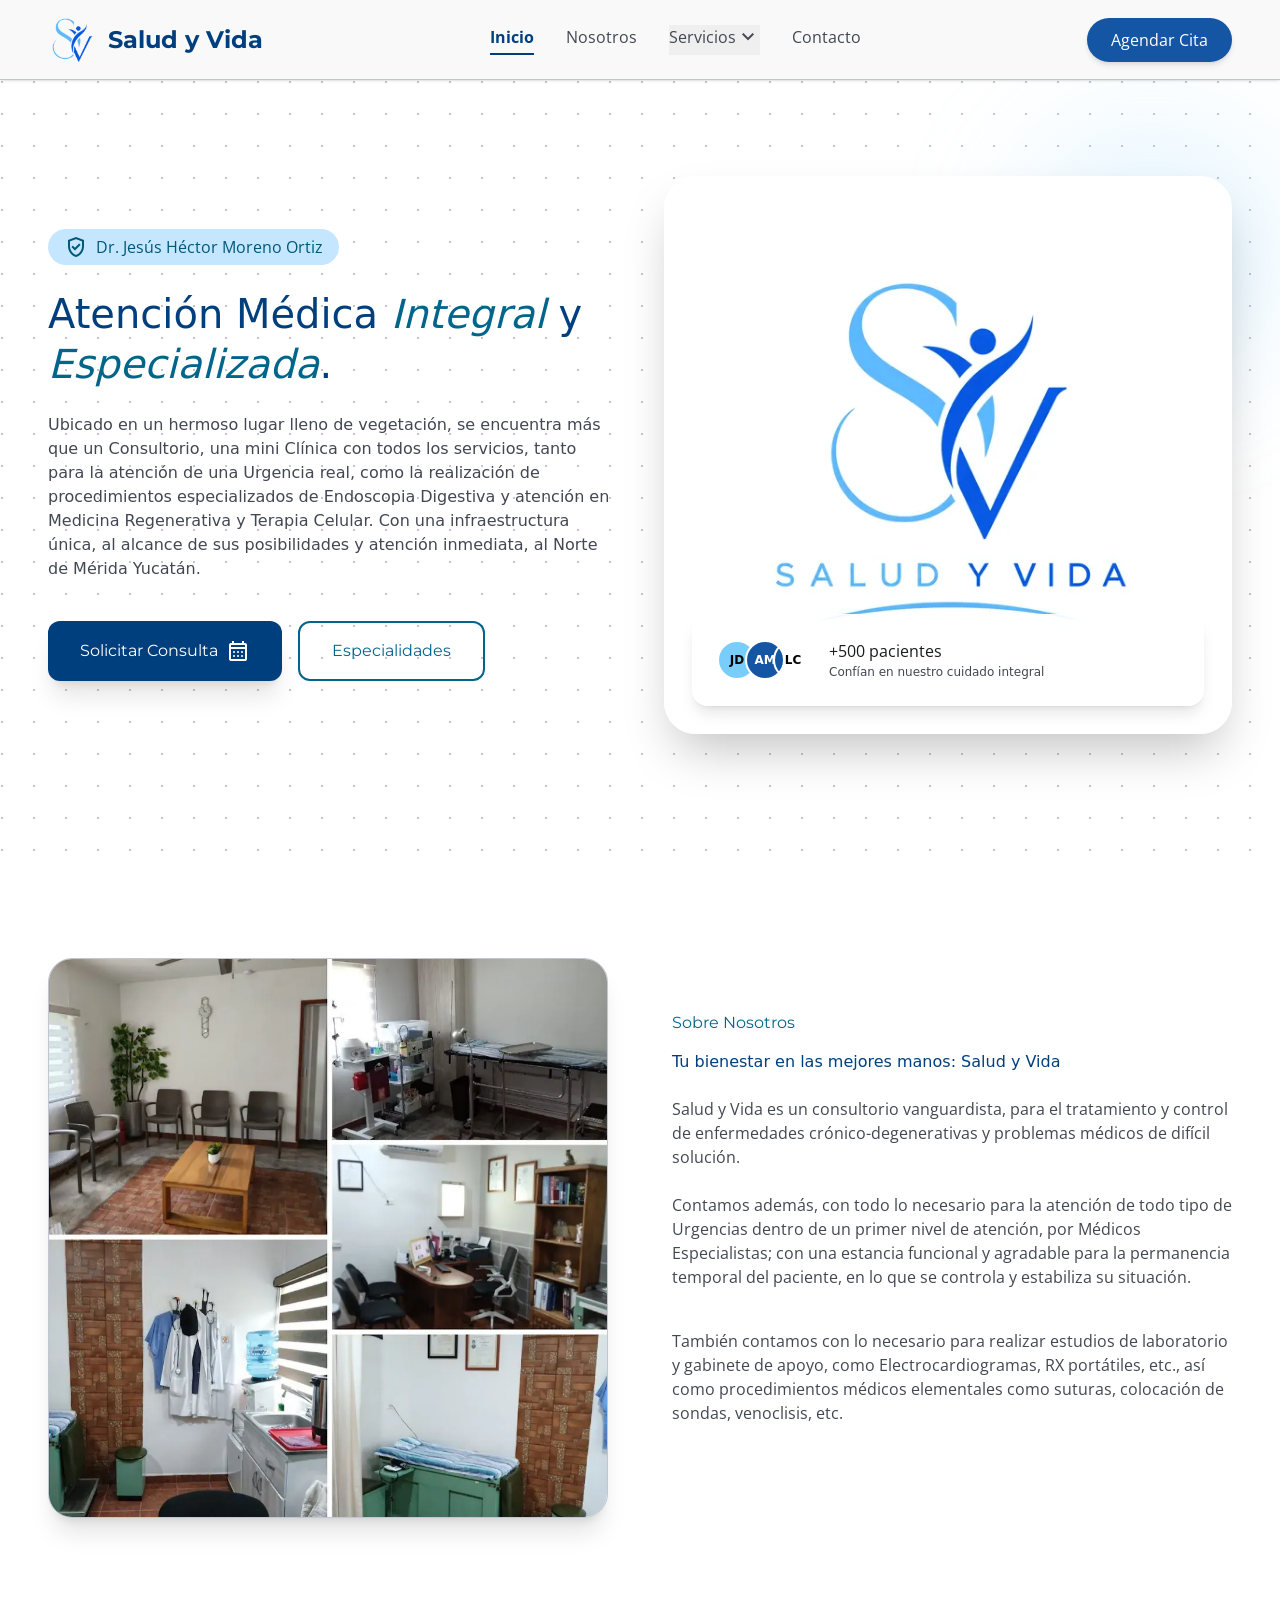
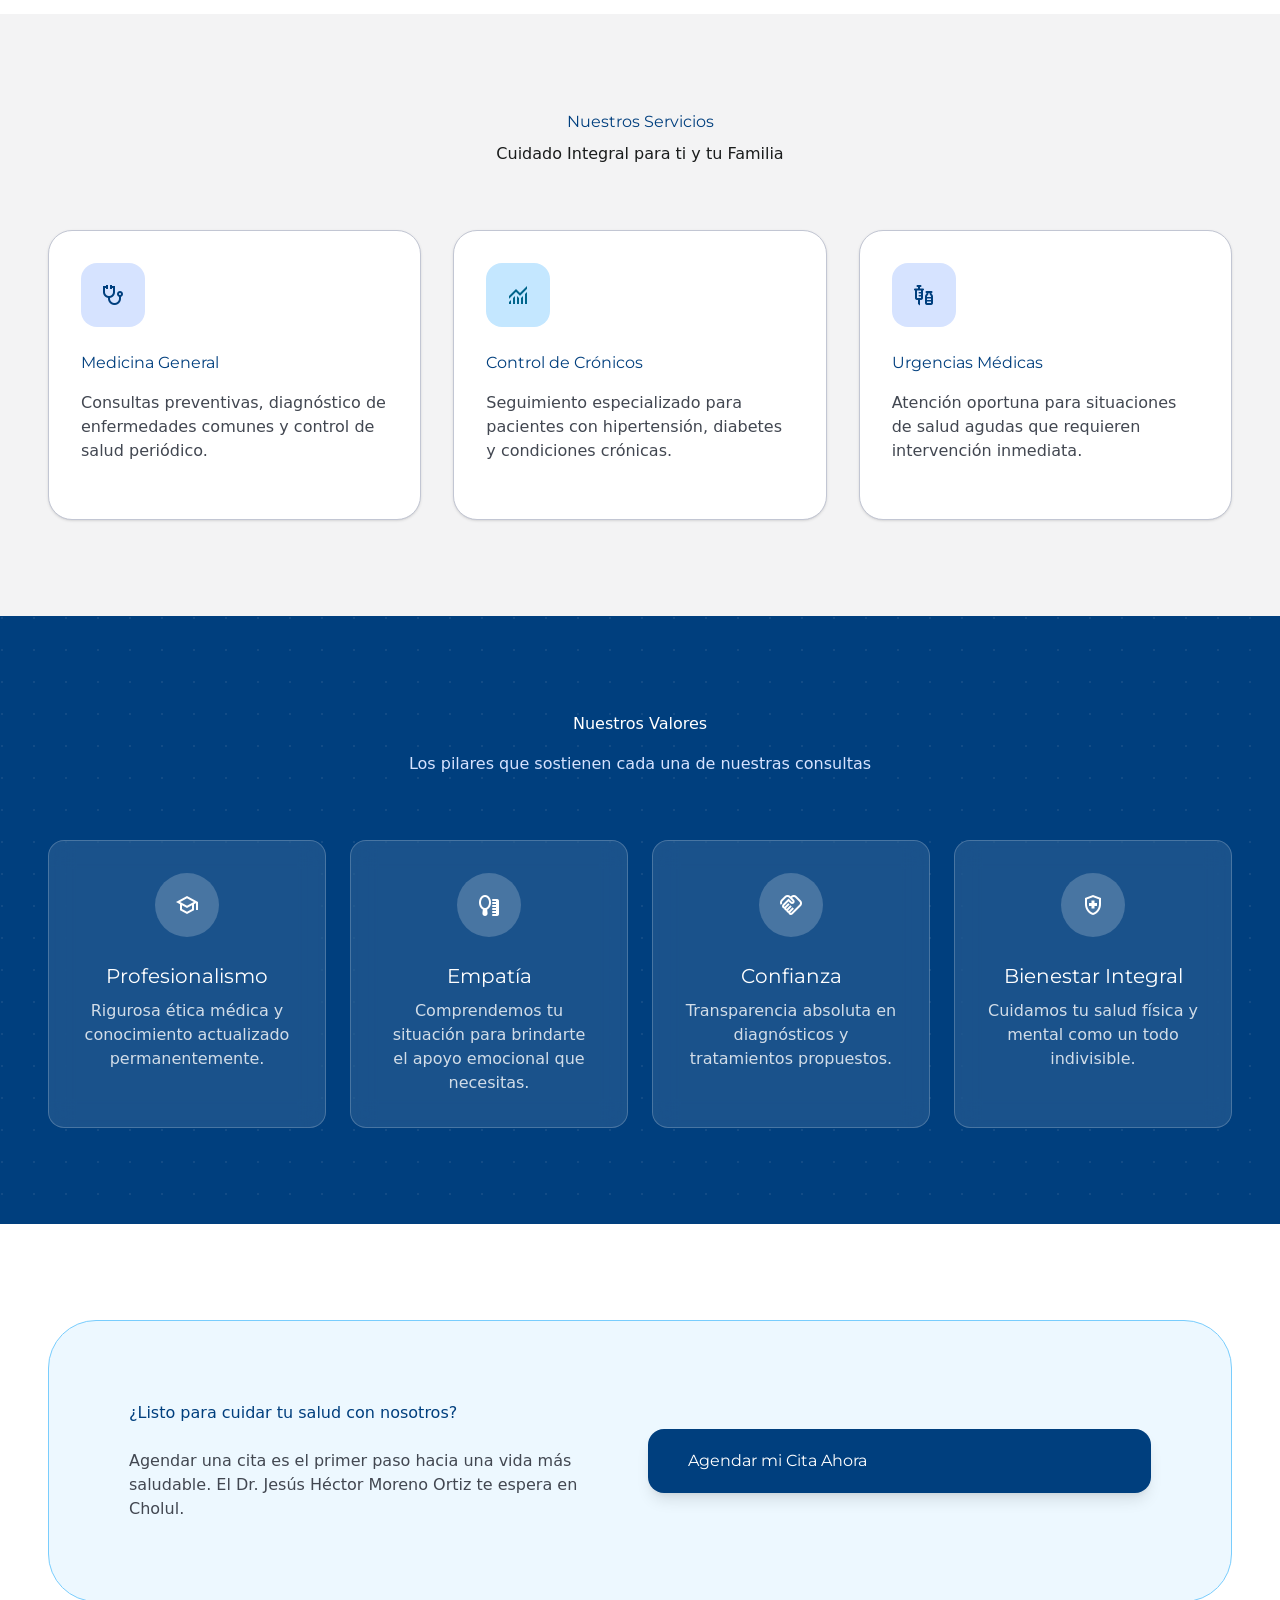
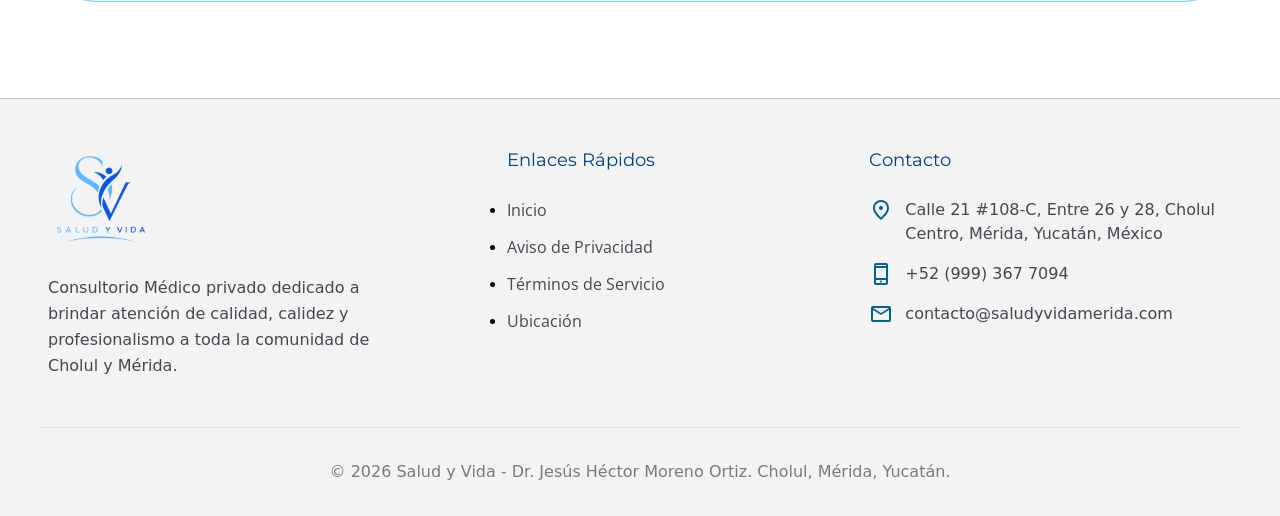
==== commit 01574510: "Renombrar CSS v3 + cache-control para _astro (evitar caching permanente)" ====
--- a/index.html
+++ b/index.html
@@ -29,4 +29,4 @@
         ],
         "contactPoint": [{"@type": "ContactPoint","telephone": "+529995135831","contactType": "WhatsApp / Urgencias","description": "Urgencias (Previa llamada) 24/7","availableLanguage": "Spanish"}]
       }
-    </script><link rel="stylesheet" href="/_astro/site-styles-v2.css"></head> <body data-astro-cid-4jmloj5z> <nav class="sticky top-0 z-50 bg-surface/90 backdrop-blur-md border-b border-outline-variant shadow-sm h-20 flex items-center" data-astro-cid-3ef6ksr2> <div class="flex justify-between items-center px-gutter w-full max-w-container-max mx-auto" data-astro-cid-3ef6ksr2> <a href="/" class="flex items-center gap-3 group hover:opacity-90 transition-opacity" data-astro-cid-3ef6ksr2> <div class="w-12 h-12 flex items-center justify-center" data-astro-cid-3ef6ksr2> <img src="/logo-syv-nt.png" alt="Logo Salud y Vida" class="w-full h-full object-contain group-hover:scale-105 transition-transform duration-300" data-astro-cid-3ef6ksr2> </div> <span class="font-headline-md text-[24px] font-bold text-primary" data-astro-cid-3ef6ksr2>Salud y Vida</span> </a> <div class="hidden md:flex items-center gap-8" data-astro-cid-3ef6ksr2> <a href="/" class="font-body-md transition-colors duration-200 pb-1 border-b-2 text-primary border-primary font-bold" data-astro-cid-3ef6ksr2>Inicio</a> <a href="/nosotros" class="font-body-md transition-colors duration-200 pb-1 border-b-2 text-on-surface-variant border-transparent hover:text-primary" data-astro-cid-3ef6ksr2>Nosotros</a> <div class="relative dropdown group py-2" data-astro-cid-3ef6ksr2> <button class="flex items-center gap-1 transition-colors duration-200 font-body-md focus:outline-none cursor-default pb-1 border-b-2 text-on-surface-variant border-transparent group-hover:text-primary" data-astro-cid-3ef6ksr2>Servicios<span class="material-symbols-outlined text-[18px]" data-astro-cid-3ef6ksr2>keyboard_arrow_down</span></button> <div class="dropdown-menu hidden absolute left-0 top-full pt-2 w-64 animate-in fade-in duration-200" data-astro-cid-3ef6ksr2> <div class="bg-white rounded-xl shadow-xl border border-outline-variant overflow-hidden" data-astro-cid-3ef6ksr2> <a class="block px-6 py-4 text-on-surface-variant hover:bg-primary-container hover:text-white transition-colors font-headline-md text-[16px] font-semibold" href="/servicios/urgencias" data-astro-cid-3ef6ksr2>Urgencias Médico-Quirurgicas</a> <a class="block px-6 py-4 text-on-surface-variant hover:bg-primary-container hover:text-white transition-colors font-headline-md text-[16px] font-semibold" href="/servicios/regenerativa-y-terapia-celular" data-astro-cid-3ef6ksr2>Medicina regenerativa y terapia celular</a> <a class="block px-6 py-4 text-on-surface-variant hover:bg-primary-container hover:text-white transition-colors font-headline-md text-[16px] font-semibold" href="/servicios/endoscopia-gastrointestinal" data-astro-cid-3ef6ksr2>Endoscopia Gastrointestinal</a> <div class="border-t border-outline-variant" data-astro-cid-3ef6ksr2> <a class="block px-6 py-4 text-primary hover:bg-secondary-fixed transition-colors font-label-md" href="/servicios" data-astro-cid-3ef6ksr2>Ver todos los servicios</a> </div> </div> </div> </div> <a href="/contact" class="font-body-md transition-colors duration-200 pb-1 border-b-2 text-on-surface-variant border-transparent hover:text-primary" data-astro-cid-3ef6ksr2>Contacto</a> </div> <div class="flex items-center gap-4" data-astro-cid-3ef6ksr2> <a href="/contact#whatsappForm" class="hidden md:block bg-primary-container text-white px-6 py-2.5 rounded-full font-label-md hover:bg-primary hover:text-white transition-all shadow-md hover:shadow-lg" data-astro-cid-3ef6ksr2>Agendar Cita</a> <button id="mobile-menu-btn" class="md:hidden text-primary focus:outline-none p-2" data-astro-cid-3ef6ksr2> <span class="material-symbols-outlined text-3xl" data-astro-cid-3ef6ksr2>menu</span> </button> </div> </div> <div id="mobile-menu" class="hidden absolute top-20 left-0 w-full bg-white shadow-lg border-b border-outline-variant flex-col px-6 py-4 gap-4 md:hidden" data-astro-cid-3ef6ksr2> <a href="/" class="font-body-md block text-primary font-bold" data-astro-cid-3ef6ksr2>Inicio</a> <a href="/nosotros" class="font-body-md block text-on-surface-variant" data-astro-cid-3ef6ksr2>Nosotros</a> <div class="flex flex-col" data-astro-cid-3ef6ksr2> <div class="flex justify-between items-center w-full" data-astro-cid-3ef6ksr2> <a href="/servicios" class="font-body-md block text-lg flex-1 text-on-surface-variant" data-astro-cid-3ef6ksr2>Servicios</a> <button id="mobile-services-toggle" class="w-10 h-10 flex-shrink-0 flex items-center justify-center text-on-surface-variant bg-surface-container-low hover:bg-surface-variant rounded-full transition-colors" data-astro-cid-3ef6ksr2> <span class="material-symbols-outlined transition-transform duration-300" id="mobile-services-icon" data-astro-cid-3ef6ksr2>keyboard_arrow_down</span> </button> </div> <div id="mobile-services-submenu" class="hidden flex-col pl-4 mt-4 gap-4 border-l-2 border-outline-variant/30" data-astro-cid-3ef6ksr2> <a href="/servicios/urgencias" class="text-on-surface-variant text-base hover:text-primary" data-astro-cid-3ef6ksr2>Urgencias Médico-Quirurgicas</a> <a href="/servicios/regenerativa-y-terapia-celular" class="text-on-surface-variant text-base hover:text-primary" data-astro-cid-3ef6ksr2>Medicina regenerativa y terapia celular</a> <a href="/servicios/endoscopia-gastrointestinal" class="text-on-surface-variant text-base hover:text-primary" data-astro-cid-3ef6ksr2>Endoscopia Gastrointestinal</a> <a href="/servicios" class="text-primary text-base font-bold" data-astro-cid-3ef6ksr2>Ver todos los servicios</a> </div> </div> <a href="/contact" class="font-body-md block text-on-surface-variant" data-astro-cid-3ef6ksr2>Contacto</a> <button class="bg-primary-container text-on-primary-container px-6 py-2.5 rounded-full font-label-md w-full mt-4 hover:bg-primary hover:text-white transition-colors" data-astro-cid-3ef6ksr2>Agendar Cita</button> </div> </nav>  <script type="module">function n(){const o=document.getElementById("mobile-menu-btn"),e=document.getElementById("mobile-menu"),s=document.getElementById("mobile-services-toggle"),t=document.getElementById("mobile-services-submenu"),c=document.getElementById("mobile-services-icon");o&&e&&(o.onclick=()=>{e.classList.toggle("hidden"),e.classList.toggle("flex")}),s&&t&&c&&(s.onclick=()=>{t.classList.toggle("hidden"),t.classList.toggle("flex"),c.classList.toggle("rotate-180")})}document.addEventListener("astro:page-load",n);document.readyState==="complete"||document.readyState==="interactive"?n():document.addEventListener("DOMContentLoaded",n);</script> <main data-astro-cid-4jmloj5z>  <section class="relative overflow-hidden pt-12 pb-24 md:pt-24 md:pb-32 hero-pattern"> <div class="max-w-container-max mx-auto px-gutter grid grid-cols-1 lg:grid-cols-2 gap-12 items-center"> <div class="z-10 order-2 lg:order-1"> <div class="inline-flex items-center gap-2 px-4 py-1.5 rounded-full bg-secondary-fixed text-on-secondary-container font-label-md mb-6"> <span class="material-symbols-outlined text-[18px]">verified_user</span>Dr. Jesús Héctor Moreno Ortiz</div> <h1 class="font-headline-xl text-[40px] md:text-headline-xl text-primary leading-tight mb-6">Atención Médica <span class="text-secondary italic">Integral</span> y <span class="text-secondary italic">Especializada</span>.</h1> <p class="font-body-lg text-body-lg text-on-surface-variant max-w-xl mb-10">Ubicado en un hermoso lugar lleno de vegetación, se encuentra más que un Consultorio, una mini Clínica con todos los servicios, tanto para la atención de una Urgencia real, como la realización de procedimientos especializados de Endoscopia Digestiva y atención en Medicina Regenerativa y Terapia Celular. Con una infraestructura única, al alcance de sus posibilidades y atención inmediata, al Norte de Mérida Yucatán.</p> <div class="flex flex-wrap gap-4"> <a href="/contact#whatsappForm" class="bg-primary text-white px-8 py-4 rounded-xl font-headline-md flex items-center gap-2 hover:bg-primary-container active:scale-95 transition-all shadow-xl">Solicitar Consulta<span class="material-symbols-outlined text-[20px]">calendar_month</span></a> <a href="/servicios" class="border-2 border-secondary text-secondary px-8 py-4 rounded-xl font-headline-md hover:bg-secondary-fixed active:scale-95 transition-all">Especialidades</a> </div> </div> <div class="relative order-1 lg:order-2"> <div class="absolute -top-12 -right-12 w-64 h-64 bg-secondary-container/20 rounded-full blur-3xl"></div> <div class="relative rounded-[2rem] overflow-hidden shadow-2xl border-4 border-white"> <img alt="Atención Médica" class="w-full h-[400px] md:h-[550px] object-cover" src="/logo-syv.webp"> <div class="absolute bottom-6 left-6 right-6 bg-white/80 backdrop-blur-md p-6 rounded-2xl shadow-lg border border-white/50"> <div class="flex items-center gap-4"> <div class="flex -space-x-3"> <div class="w-10 h-10 rounded-full border-2 border-white bg-secondary-container flex items-center justify-center text-[12px] font-bold">JD</div> <div class="w-10 h-10 rounded-full border-2 border-white bg-primary-container flex items-center justify-center text-[12px] font-bold text-white">AM</div> <div class="w-10 h-10 rounded-full border-2 border-white bg-surface-variant flex items-center justify-center text-[12px] font-bold">LC</div> </div> <div class="text-on-surface"> <p class="font-label-md text-label-md">+500 pacientes</p> <p class="text-[12px] text-on-surface-variant">Confían en nuestro cuidado integral</p> </div> </div> </div> </div> </div> </div> </section> <section class="py-24 bg-white"> <div class="max-w-container-max mx-auto px-gutter"> <div class="grid grid-cols-1 lg:grid-cols-2 gap-16 items-center"> <div class="reveal"> <img src="/_astro/consultorio-collage.Bca8iRvL_1bMlys.webp" alt="Valores Salud y Vida" loading="lazy" decoding="async" class="rounded-3xl shadow-xl w-full h-auto object-cover border border-outline-variant"> </div> <div class="reveal"> <span class="text-secondary font-headline-md block mb-4">Sobre Nosotros</span> <h2 class="font-headline-lg text-headline-lg text-primary mb-6 leading-snug">Tu bienestar en las mejores manos: Salud y Vida</h2> <p class="font-body-md text-body-md text-on-surface-variant mb-6">Salud y Vida es un consultorio vanguardista, para el tratamiento y control de enfermedades crónico-degenerativas y problemas médicos de difícil solución.</p> <p class="font-body-md text-body-md text-on-surface-variant mb-10">Contamos además, con todo lo necesario para la atención de todo tipo de Urgencias dentro de un primer nivel de atención, por Médicos Especialistas; con una estancia funcional y agradable para la permanencia temporal del paciente, en lo que se controla y estabiliza su situación.</p> <p class="font-body-md text-body-md text-on-surface-variant mb-10">También contamos con lo necesario para realizar estudios de laboratorio y gabinete de apoyo, como Electrocardiogramas, RX portátiles, etc., así como procedimientos médicos elementales como suturas, colocación de sondas, venoclisis, etc.</p> </div> </div> </div> </section> <section class="py-24 bg-surface-container-low"> <div class="max-w-container-max mx-auto px-gutter text-center mb-16 reveal"> <span class="text-primary font-headline-md block mb-2">Nuestros Servicios</span> <h2 class="font-headline-lg text-headline-lg text-on-surface">Cuidado Integral para ti y tu Familia</h2> </div> <div class="max-w-container-max mx-auto px-gutter grid grid-cols-1 md:grid-cols-3 gap-8"> <div class="bg-white p-8 rounded-3xl border border-outline-variant shadow-sm hover:shadow-md transition-all group reveal"> <div class="w-16 h-16 rounded-2xl bg-primary-fixed flex items-center justify-center text-primary mb-6 group-hover:bg-primary group-hover:text-white transition-colors"> <span class="material-symbols-outlined text-3xl">stethoscope</span> </div> <h3 class="font-headline-md text-headline-md text-primary mb-4">Medicina General</h3> <p class="text-on-surface-variant mb-6">Consultas preventivas, diagnóstico de enfermedades comunes y control de salud periódico.</p> </div> <div class="bg-white p-8 rounded-3xl border border-outline-variant shadow-sm hover:shadow-md transition-all group reveal delay-100"> <div class="w-16 h-16 rounded-2xl bg-secondary-fixed flex items-center justify-center text-secondary mb-6 group-hover:bg-secondary group-hover:text-white transition-colors"> <span class="material-symbols-outlined text-3xl">monitoring</span> </div> <h3 class="font-headline-md text-headline-md text-primary mb-4">Control de Crónicos</h3> <p class="text-on-surface-variant mb-6">Seguimiento especializado para pacientes con hipertensión, diabetes y condiciones crónicas.</p> </div> <div class="bg-white p-8 rounded-3xl border border-outline-variant shadow-sm hover:shadow-md transition-all group reveal delay-200"> <div class="w-16 h-16 rounded-2xl bg-primary-fixed flex items-center justify-center text-primary mb-6 group-hover:bg-primary group-hover:text-white transition-colors"> <span class="material-symbols-outlined text-3xl">vaccines</span> </div> <h3 class="font-headline-md text-headline-md text-primary mb-4">Urgencias Médicas</h3> <p class="text-on-surface-variant mb-6">Atención oportuna para situaciones de salud agudas que requieren intervención inmediata.</p> </div> </div> </section> <section class="py-24 bg-primary relative overflow-hidden"> <div class="absolute inset-0 opacity-10"> <div class="hero-pattern w-full h-full"></div> </div> <div class="max-w-container-max mx-auto px-gutter relative z-10"> <div class="text-center mb-16 reveal"> <h2 class="font-headline-lg text-headline-lg text-white mb-4">Nuestros Valores</h2> <p class="text-primary-fixed font-body-lg">Los pilares que sostienen cada una de nuestras consultas</p> </div> <div class="grid grid-cols-1 md:grid-cols-2 lg:grid-cols-4 gap-6"> <div class="bg-white/10 backdrop-blur-md p-8 rounded-2xl border border-white/20 text-center text-white reveal"> <div class="w-16 h-16 bg-white/20 rounded-full flex items-center justify-center mx-auto mb-6"> <span class="material-symbols-outlined text-3xl">school</span> </div> <h3 class="font-headline-md text-[20px] mb-2">Profesionalismo</h3> <p class="text-label-md opacity-80">Rigurosa ética médica y conocimiento actualizado permanentemente.</p> </div> <div class="bg-white/10 backdrop-blur-md p-8 rounded-2xl border border-white/20 text-center text-white reveal delay-100"> <div class="w-16 h-16 bg-white/20 rounded-full flex items-center justify-center mx-auto mb-6"> <span class="material-symbols-outlined text-3xl">self_care</span> </div> <h3 class="font-headline-md text-[20px] mb-2">Empatía</h3> <p class="text-label-md opacity-80">Comprendemos tu situación para brindarte el apoyo emocional que necesitas.</p> </div> <div class="bg-white/10 backdrop-blur-md p-8 rounded-2xl border border-white/20 text-center text-white reveal delay-200"> <div class="w-16 h-16 bg-white/20 rounded-full flex items-center justify-center mx-auto mb-6"> <span class="material-symbols-outlined text-3xl">handshake</span> </div> <h3 class="font-headline-md text-[20px] mb-2">Confianza</h3> <p class="text-label-md opacity-80">Transparencia absoluta en diagnósticos y tratamientos propuestos.</p> </div> <div class="bg-white/10 backdrop-blur-md p-8 rounded-2xl border border-white/20 text-center text-white reveal delay-300"> <div class="w-16 h-16 bg-white/20 rounded-full flex items-center justify-center mx-auto mb-6"> <span class="material-symbols-outlined text-3xl">health_and_safety</span> </div> <h3 class="font-headline-md text-[20px] mb-2">Bienestar Integral</h3> <p class="text-label-md opacity-80">Cuidamos tu salud física y mental como un todo indivisible.</p> </div> </div> </div> </section> <section class="py-24 bg-white"> <div class="max-w-container-max mx-auto px-gutter reveal"> <div class="bg-secondary-fixed/30 rounded-[3rem] p-12 md:p-20 flex flex-col md:flex-row items-center justify-between gap-12 border border-secondary-container"> <div class="max-w-xl"> <h2 class="font-headline-lg text-headline-lg text-primary mb-6">¿Listo para cuidar tu salud con nosotros?</h2> <p class="font-body-lg text-body-lg text-on-surface-variant mb-0">Agendar una cita es el primer paso hacia una vida más saludable. El Dr. Jesús Héctor Moreno Ortiz te espera en Cholul.</p> </div> <div class="flex flex-col sm:flex-row gap-4 w-full md:w-auto"> <a href="/contact#whatsappForm" class="bg-primary text-white px-10 py-5 rounded-2xl font-headline-md shadow-lg hover:shadow-xl transition-all whitespace-nowrap">Agendar mi Cita Ahora</a> </div> </div> </div> </section>  </main> <footer class="bg-surface-container-low border-t border-outline-variant"> <div class="grid grid-cols-1 md:grid-cols-3 gap-stack-lg px-gutter py-stack-lg max-w-container-max mx-auto"> <div> <img src="/logo-syv-nb.png" alt="Logo Salud y Vida" class="w-24 md:w-26 h-auto object-contain mb-6"> <p class="text-body-md text-on-surface-variant leading-relaxed">Consultorio Médico privado dedicado a brindar atención de calidad, calidez y profesionalismo a toda la comunidad de Cholul y Mérida.</p> </div> <div class="md:px-12"> <h4 class="font-headline-md text-[18px] text-primary mb-6">Enlaces Rápidos</h4> <ul class="space-y-3"> <li> <a class="text-on-surface-variant hover:text-secondary transition-colors font-label-md" href="/">Inicio</a> </li> <li> <a class="text-on-surface-variant hover:text-secondary transition-colors font-label-md" href="/privacidad">Aviso de Privacidad</a> </li> <li> <a class="text-on-surface-variant hover:text-secondary transition-colors font-label-md" href="/terminos">Términos de Servicio</a> </li> <li> <a class="text-on-surface-variant hover:text-secondary transition-colors font-label-md" href="https://maps.app.goo.gl/9qfoiBfGKtHRad1q7" target="_blank">Ubicación</a> </li> </ul> </div> <div> <h4 class="font-headline-md text-[18px] text-primary mb-6">Contacto</h4> <ul class="space-y-4"> <li class="flex items-start gap-3"> <span class="material-symbols-outlined text-secondary">location_on</span> <span class="text-on-surface-variant text-label-md">Calle 21 #108-C, Entre 26 y 28, Cholul Centro, Mérida, Yucatán, México</span> </li> <li class="flex items-center gap-3"> <span class="material-symbols-outlined text-secondary">phone_iphone</span> <span class="text-on-surface-variant text-label-md">+52 (999) 367 7094</span> </li> <li class="flex items-center gap-3"> <span class="material-symbols-outlined text-secondary">mail</span> <span class="text-on-surface-variant text-label-md">contacto@saludyvidamerida.com</span> </li> </ul> </div> </div> <div class="max-w-container-max mx-auto px-gutter py-8 border-t border-outline-variant/30 text-center"> <p class="text-label-md text-on-surface-variant opacity-70">© 2026 Salud y Vida - Dr. Jesús Héctor Moreno Ortiz. Cholul, Mérida, Yucatán.</p> </div> </footer> <script type="module">function s(){const t=document.querySelectorAll(".reveal"),o=new IntersectionObserver(e=>{e.forEach(n=>{n.isIntersecting&&n.target.classList.add("active")})},{threshold:.15});t.forEach(e=>{e.classList.remove("active"),o.observe(e)})}document.addEventListener("astro:page-load",s);document.readyState==="complete"||document.readyState==="interactive"?s():document.addEventListener("DOMContentLoaded",s);function a(){const t=window.location.hash;if(t){const o=document.querySelector(t);o&&setTimeout(()=>{const n=o.getBoundingClientRect().top+window.scrollY-120;window.scrollTo({top:n,behavior:"smooth"})},100)}}document.addEventListener("astro:page-load",a);</script></body></html>
+    </script><link rel="stylesheet" href="/_astro/site-styles-v3.css"></head> <body data-astro-cid-4jmloj5z> <nav class="sticky top-0 z-50 bg-surface/90 backdrop-blur-md border-b border-outline-variant shadow-sm h-20 flex items-center" data-astro-cid-3ef6ksr2> <div class="flex justify-between items-center px-gutter w-full max-w-container-max mx-auto" data-astro-cid-3ef6ksr2> <a href="/" class="flex items-center gap-3 group hover:opacity-90 transition-opacity" data-astro-cid-3ef6ksr2> <div class="w-12 h-12 flex items-center justify-center" data-astro-cid-3ef6ksr2> <img src="/logo-syv-nt.png" alt="Logo Salud y Vida" class="w-full h-full object-contain group-hover:scale-105 transition-transform duration-300" data-astro-cid-3ef6ksr2> </div> <span class="font-headline-md text-[24px] font-bold text-primary" data-astro-cid-3ef6ksr2>Salud y Vida</span> </a> <div class="hidden md:flex items-center gap-8" data-astro-cid-3ef6ksr2> <a href="/" class="font-body-md transition-colors duration-200 pb-1 border-b-2 text-primary border-primary font-bold" data-astro-cid-3ef6ksr2>Inicio</a> <a href="/nosotros" class="font-body-md transition-colors duration-200 pb-1 border-b-2 text-on-surface-variant border-transparent hover:text-primary" data-astro-cid-3ef6ksr2>Nosotros</a> <div class="relative dropdown group py-2" data-astro-cid-3ef6ksr2> <button class="flex items-center gap-1 transition-colors duration-200 font-body-md focus:outline-none cursor-default pb-1 border-b-2 text-on-surface-variant border-transparent group-hover:text-primary" data-astro-cid-3ef6ksr2>Servicios<span class="material-symbols-outlined text-[18px]" data-astro-cid-3ef6ksr2>keyboard_arrow_down</span></button> <div class="dropdown-menu hidden absolute left-0 top-full pt-2 w-64 animate-in fade-in duration-200" data-astro-cid-3ef6ksr2> <div class="bg-white rounded-xl shadow-xl border border-outline-variant overflow-hidden" data-astro-cid-3ef6ksr2> <a class="block px-6 py-4 text-on-surface-variant hover:bg-primary-container hover:text-white transition-colors font-headline-md text-[16px] font-semibold" href="/servicios/urgencias" data-astro-cid-3ef6ksr2>Urgencias Médico-Quirurgicas</a> <a class="block px-6 py-4 text-on-surface-variant hover:bg-primary-container hover:text-white transition-colors font-headline-md text-[16px] font-semibold" href="/servicios/regenerativa-y-terapia-celular" data-astro-cid-3ef6ksr2>Medicina regenerativa y terapia celular</a> <a class="block px-6 py-4 text-on-surface-variant hover:bg-primary-container hover:text-white transition-colors font-headline-md text-[16px] font-semibold" href="/servicios/endoscopia-gastrointestinal" data-astro-cid-3ef6ksr2>Endoscopia Gastrointestinal</a> <div class="border-t border-outline-variant" data-astro-cid-3ef6ksr2> <a class="block px-6 py-4 text-primary hover:bg-secondary-fixed transition-colors font-label-md" href="/servicios" data-astro-cid-3ef6ksr2>Ver todos los servicios</a> </div> </div> </div> </div> <a href="/contact" class="font-body-md transition-colors duration-200 pb-1 border-b-2 text-on-surface-variant border-transparent hover:text-primary" data-astro-cid-3ef6ksr2>Contacto</a> </div> <div class="flex items-center gap-4" data-astro-cid-3ef6ksr2> <a href="/contact#whatsappForm" class="hidden md:block bg-primary-container text-white px-6 py-2.5 rounded-full font-label-md hover:bg-primary hover:text-white transition-all shadow-md hover:shadow-lg" data-astro-cid-3ef6ksr2>Agendar Cita</a> <button id="mobile-menu-btn" class="md:hidden text-primary focus:outline-none p-2" data-astro-cid-3ef6ksr2> <span class="material-symbols-outlined text-3xl" data-astro-cid-3ef6ksr2>menu</span> </button> </div> </div> <div id="mobile-menu" class="hidden absolute top-20 left-0 w-full bg-white shadow-lg border-b border-outline-variant flex-col px-6 py-4 gap-4 md:hidden" data-astro-cid-3ef6ksr2> <a href="/" class="font-body-md block text-primary font-bold" data-astro-cid-3ef6ksr2>Inicio</a> <a href="/nosotros" class="font-body-md block text-on-surface-variant" data-astro-cid-3ef6ksr2>Nosotros</a> <div class="flex flex-col" data-astro-cid-3ef6ksr2> <div class="flex justify-between items-center w-full" data-astro-cid-3ef6ksr2> <a href="/servicios" class="font-body-md block text-lg flex-1 text-on-surface-variant" data-astro-cid-3ef6ksr2>Servicios</a> <button id="mobile-services-toggle" class="w-10 h-10 flex-shrink-0 flex items-center justify-center text-on-surface-variant bg-surface-container-low hover:bg-surface-variant rounded-full transition-colors" data-astro-cid-3ef6ksr2> <span class="material-symbols-outlined transition-transform duration-300" id="mobile-services-icon" data-astro-cid-3ef6ksr2>keyboard_arrow_down</span> </button> </div> <div id="mobile-services-submenu" class="hidden flex-col pl-4 mt-4 gap-4 border-l-2 border-outline-variant/30" data-astro-cid-3ef6ksr2> <a href="/servicios/urgencias" class="text-on-surface-variant text-base hover:text-primary" data-astro-cid-3ef6ksr2>Urgencias Médico-Quirurgicas</a> <a href="/servicios/regenerativa-y-terapia-celular" class="text-on-surface-variant text-base hover:text-primary" data-astro-cid-3ef6ksr2>Medicina regenerativa y terapia celular</a> <a href="/servicios/endoscopia-gastrointestinal" class="text-on-surface-variant text-base hover:text-primary" data-astro-cid-3ef6ksr2>Endoscopia Gastrointestinal</a> <a href="/servicios" class="text-primary text-base font-bold" data-astro-cid-3ef6ksr2>Ver todos los servicios</a> </div> </div> <a href="/contact" class="font-body-md block text-on-surface-variant" data-astro-cid-3ef6ksr2>Contacto</a> <button class="bg-primary-container text-on-primary-container px-6 py-2.5 rounded-full font-label-md w-full mt-4 hover:bg-primary hover:text-white transition-colors" data-astro-cid-3ef6ksr2>Agendar Cita</button> </div> </nav>  <script type="module">function n(){const o=document.getElementById("mobile-menu-btn"),e=document.getElementById("mobile-menu"),s=document.getElementById("mobile-services-toggle"),t=document.getElementById("mobile-services-submenu"),c=document.getElementById("mobile-services-icon");o&&e&&(o.onclick=()=>{e.classList.toggle("hidden"),e.classList.toggle("flex")}),s&&t&&c&&(s.onclick=()=>{t.classList.toggle("hidden"),t.classList.toggle("flex"),c.classList.toggle("rotate-180")})}document.addEventListener("astro:page-load",n);document.readyState==="complete"||document.readyState==="interactive"?n():document.addEventListener("DOMContentLoaded",n);</script> <main data-astro-cid-4jmloj5z>  <section class="relative overflow-hidden pt-12 pb-24 md:pt-24 md:pb-32 hero-pattern"> <div class="max-w-container-max mx-auto px-gutter grid grid-cols-1 lg:grid-cols-2 gap-12 items-center"> <div class="z-10 order-2 lg:order-1"> <div class="inline-flex items-center gap-2 px-4 py-1.5 rounded-full bg-secondary-fixed text-on-secondary-container font-label-md mb-6"> <span class="material-symbols-outlined text-[18px]">verified_user</span>Dr. Jesús Héctor Moreno Ortiz</div> <h1 class="font-headline-xl text-[40px] md:text-headline-xl text-primary leading-tight mb-6">Atención Médica <span class="text-secondary italic">Integral</span> y <span class="text-secondary italic">Especializada</span>.</h1> <p class="font-body-lg text-body-lg text-on-surface-variant max-w-xl mb-10">Ubicado en un hermoso lugar lleno de vegetación, se encuentra más que un Consultorio, una mini Clínica con todos los servicios, tanto para la atención de una Urgencia real, como la realización de procedimientos especializados de Endoscopia Digestiva y atención en Medicina Regenerativa y Terapia Celular. Con una infraestructura única, al alcance de sus posibilidades y atención inmediata, al Norte de Mérida Yucatán.</p> <div class="flex flex-wrap gap-4"> <a href="/contact#whatsappForm" class="bg-primary text-white px-8 py-4 rounded-xl font-headline-md flex items-center gap-2 hover:bg-primary-container active:scale-95 transition-all shadow-xl">Solicitar Consulta<span class="material-symbols-outlined text-[20px]">calendar_month</span></a> <a href="/servicios" class="border-2 border-secondary text-secondary px-8 py-4 rounded-xl font-headline-md hover:bg-secondary-fixed active:scale-95 transition-all">Especialidades</a> </div> </div> <div class="relative order-1 lg:order-2"> <div class="absolute -top-12 -right-12 w-64 h-64 bg-secondary-container/20 rounded-full blur-3xl"></div> <div class="relative rounded-[2rem] overflow-hidden shadow-2xl border-4 border-white"> <img alt="Atención Médica" class="w-full h-[400px] md:h-[550px] object-cover" src="/logo-syv.webp"> <div class="absolute bottom-6 left-6 right-6 bg-white/80 backdrop-blur-md p-6 rounded-2xl shadow-lg border border-white/50"> <div class="flex items-center gap-4"> <div class="flex -space-x-3"> <div class="w-10 h-10 rounded-full border-2 border-white bg-secondary-container flex items-center justify-center text-[12px] font-bold">JD</div> <div class="w-10 h-10 rounded-full border-2 border-white bg-primary-container flex items-center justify-center text-[12px] font-bold text-white">AM</div> <div class="w-10 h-10 rounded-full border-2 border-white bg-surface-variant flex items-center justify-center text-[12px] font-bold">LC</div> </div> <div class="text-on-surface"> <p class="font-label-md text-label-md">+500 pacientes</p> <p class="text-[12px] text-on-surface-variant">Confían en nuestro cuidado integral</p> </div> </div> </div> </div> </div> </div> </section> <section class="py-24 bg-white"> <div class="max-w-container-max mx-auto px-gutter"> <div class="grid grid-cols-1 lg:grid-cols-2 gap-16 items-center"> <div class="reveal"> <img src="/_astro/consultorio-collage.Bca8iRvL_1bMlys.webp" alt="Valores Salud y Vida" loading="lazy" decoding="async" class="rounded-3xl shadow-xl w-full h-auto object-cover border border-outline-variant"> </div> <div class="reveal"> <span class="text-secondary font-headline-md block mb-4">Sobre Nosotros</span> <h2 class="font-headline-lg text-headline-lg text-primary mb-6 leading-snug">Tu bienestar en las mejores manos: Salud y Vida</h2> <p class="font-body-md text-body-md text-on-surface-variant mb-6">Salud y Vida es un consultorio vanguardista, para el tratamiento y control de enfermedades crónico-degenerativas y problemas médicos de difícil solución.</p> <p class="font-body-md text-body-md text-on-surface-variant mb-10">Contamos además, con todo lo necesario para la atención de todo tipo de Urgencias dentro de un primer nivel de atención, por Médicos Especialistas; con una estancia funcional y agradable para la permanencia temporal del paciente, en lo que se controla y estabiliza su situación.</p> <p class="font-body-md text-body-md text-on-surface-variant mb-10">También contamos con lo necesario para realizar estudios de laboratorio y gabinete de apoyo, como Electrocardiogramas, RX portátiles, etc., así como procedimientos médicos elementales como suturas, colocación de sondas, venoclisis, etc.</p> </div> </div> </div> </section> <section class="py-24 bg-surface-container-low"> <div class="max-w-container-max mx-auto px-gutter text-center mb-16 reveal"> <span class="text-primary font-headline-md block mb-2">Nuestros Servicios</span> <h2 class="font-headline-lg text-headline-lg text-on-surface">Cuidado Integral para ti y tu Familia</h2> </div> <div class="max-w-container-max mx-auto px-gutter grid grid-cols-1 md:grid-cols-3 gap-8"> <div class="bg-white p-8 rounded-3xl border border-outline-variant shadow-sm hover:shadow-md transition-all group reveal"> <div class="w-16 h-16 rounded-2xl bg-primary-fixed flex items-center justify-center text-primary mb-6 group-hover:bg-primary group-hover:text-white transition-colors"> <span class="material-symbols-outlined text-3xl">stethoscope</span> </div> <h3 class="font-headline-md text-headline-md text-primary mb-4">Medicina General</h3> <p class="text-on-surface-variant mb-6">Consultas preventivas, diagnóstico de enfermedades comunes y control de salud periódico.</p> </div> <div class="bg-white p-8 rounded-3xl border border-outline-variant shadow-sm hover:shadow-md transition-all group reveal delay-100"> <div class="w-16 h-16 rounded-2xl bg-secondary-fixed flex items-center justify-center text-secondary mb-6 group-hover:bg-secondary group-hover:text-white transition-colors"> <span class="material-symbols-outlined text-3xl">monitoring</span> </div> <h3 class="font-headline-md text-headline-md text-primary mb-4">Control de Crónicos</h3> <p class="text-on-surface-variant mb-6">Seguimiento especializado para pacientes con hipertensión, diabetes y condiciones crónicas.</p> </div> <div class="bg-white p-8 rounded-3xl border border-outline-variant shadow-sm hover:shadow-md transition-all group reveal delay-200"> <div class="w-16 h-16 rounded-2xl bg-primary-fixed flex items-center justify-center text-primary mb-6 group-hover:bg-primary group-hover:text-white transition-colors"> <span class="material-symbols-outlined text-3xl">vaccines</span> </div> <h3 class="font-headline-md text-headline-md text-primary mb-4">Urgencias Médicas</h3> <p class="text-on-surface-variant mb-6">Atención oportuna para situaciones de salud agudas que requieren intervención inmediata.</p> </div> </div> </section> <section class="py-24 bg-primary relative overflow-hidden"> <div class="absolute inset-0 opacity-10"> <div class="hero-pattern w-full h-full"></div> </div> <div class="max-w-container-max mx-auto px-gutter relative z-10"> <div class="text-center mb-16 reveal"> <h2 class="font-headline-lg text-headline-lg text-white mb-4">Nuestros Valores</h2> <p class="text-primary-fixed font-body-lg">Los pilares que sostienen cada una de nuestras consultas</p> </div> <div class="grid grid-cols-1 md:grid-cols-2 lg:grid-cols-4 gap-6"> <div class="bg-white/10 backdrop-blur-md p-8 rounded-2xl border border-white/20 text-center text-white reveal"> <div class="w-16 h-16 bg-white/20 rounded-full flex items-center justify-center mx-auto mb-6"> <span class="material-symbols-outlined text-3xl">school</span> </div> <h3 class="font-headline-md text-[20px] mb-2">Profesionalismo</h3> <p class="text-label-md opacity-80">Rigurosa ética médica y conocimiento actualizado permanentemente.</p> </div> <div class="bg-white/10 backdrop-blur-md p-8 rounded-2xl border border-white/20 text-center text-white reveal delay-100"> <div class="w-16 h-16 bg-white/20 rounded-full flex items-center justify-center mx-auto mb-6"> <span class="material-symbols-outlined text-3xl">self_care</span> </div> <h3 class="font-headline-md text-[20px] mb-2">Empatía</h3> <p class="text-label-md opacity-80">Comprendemos tu situación para brindarte el apoyo emocional que necesitas.</p> </div> <div class="bg-white/10 backdrop-blur-md p-8 rounded-2xl border border-white/20 text-center text-white reveal delay-200"> <div class="w-16 h-16 bg-white/20 rounded-full flex items-center justify-center mx-auto mb-6"> <span class="material-symbols-outlined text-3xl">handshake</span> </div> <h3 class="font-headline-md text-[20px] mb-2">Confianza</h3> <p class="text-label-md opacity-80">Transparencia absoluta en diagnósticos y tratamientos propuestos.</p> </div> <div class="bg-white/10 backdrop-blur-md p-8 rounded-2xl border border-white/20 text-center text-white reveal delay-300"> <div class="w-16 h-16 bg-white/20 rounded-full flex items-center justify-center mx-auto mb-6"> <span class="material-symbols-outlined text-3xl">health_and_safety</span> </div> <h3 class="font-headline-md text-[20px] mb-2">Bienestar Integral</h3> <p class="text-label-md opacity-80">Cuidamos tu salud física y mental como un todo indivisible.</p> </div> </div> </div> </section> <section class="py-24 bg-white"> <div class="max-w-container-max mx-auto px-gutter reveal"> <div class="bg-secondary-fixed/30 rounded-[3rem] p-12 md:p-20 flex flex-col md:flex-row items-center justify-between gap-12 border border-secondary-container"> <div class="max-w-xl"> <h2 class="font-headline-lg text-headline-lg text-primary mb-6">¿Listo para cuidar tu salud con nosotros?</h2> <p class="font-body-lg text-body-lg text-on-surface-variant mb-0">Agendar una cita es el primer paso hacia una vida más saludable. El Dr. Jesús Héctor Moreno Ortiz te espera en Cholul.</p> </div> <div class="flex flex-col sm:flex-row gap-4 w-full md:w-auto"> <a href="/contact#whatsappForm" class="bg-primary text-white px-10 py-5 rounded-2xl font-headline-md shadow-lg hover:shadow-xl transition-all whitespace-nowrap">Agendar mi Cita Ahora</a> </div> </div> </div> </section>  </main> <footer class="bg-surface-container-low border-t border-outline-variant"> <div class="grid grid-cols-1 md:grid-cols-3 gap-stack-lg px-gutter py-stack-lg max-w-container-max mx-auto"> <div> <img src="/logo-syv-nb.png" alt="Logo Salud y Vida" class="w-24 md:w-26 h-auto object-contain mb-6"> <p class="text-body-md text-on-surface-variant leading-relaxed">Consultorio Médico privado dedicado a brindar atención de calidad, calidez y profesionalismo a toda la comunidad de Cholul y Mérida.</p> </div> <div class="md:px-12"> <h4 class="font-headline-md text-[18px] text-primary mb-6">Enlaces Rápidos</h4> <ul class="space-y-3"> <li> <a class="text-on-surface-variant hover:text-secondary transition-colors font-label-md" href="/">Inicio</a> </li> <li> <a class="text-on-surface-variant hover:text-secondary transition-colors font-label-md" href="/privacidad">Aviso de Privacidad</a> </li> <li> <a class="text-on-surface-variant hover:text-secondary transition-colors font-label-md" href="/terminos">Términos de Servicio</a> </li> <li> <a class="text-on-surface-variant hover:text-secondary transition-colors font-label-md" href="https://maps.app.goo.gl/9qfoiBfGKtHRad1q7" target="_blank">Ubicación</a> </li> </ul> </div> <div> <h4 class="font-headline-md text-[18px] text-primary mb-6">Contacto</h4> <ul class="space-y-4"> <li class="flex items-start gap-3"> <span class="material-symbols-outlined text-secondary">location_on</span> <span class="text-on-surface-variant text-label-md">Calle 21 #108-C, Entre 26 y 28, Cholul Centro, Mérida, Yucatán, México</span> </li> <li class="flex items-center gap-3"> <span class="material-symbols-outlined text-secondary">phone_iphone</span> <span class="text-on-surface-variant text-label-md">+52 (999) 367 7094</span> </li> <li class="flex items-center gap-3"> <span class="material-symbols-outlined text-secondary">mail</span> <span class="text-on-surface-variant text-label-md">contacto@saludyvidamerida.com</span> </li> </ul> </div> </div> <div class="max-w-container-max mx-auto px-gutter py-8 border-t border-outline-variant/30 text-center"> <p class="text-label-md text-on-surface-variant opacity-70">© 2026 Salud y Vida - Dr. Jesús Héctor Moreno Ortiz. Cholul, Mérida, Yucatán.</p> </div> </footer> <script type="module">function s(){const t=document.querySelectorAll(".reveal"),o=new IntersectionObserver(e=>{e.forEach(n=>{n.isIntersecting&&n.target.classList.add("active")})},{threshold:.15});t.forEach(e=>{e.classList.remove("active"),o.observe(e)})}document.addEventListener("astro:page-load",s);document.readyState==="complete"||document.readyState==="interactive"?s():document.addEventListener("DOMContentLoaded",s);function a(){const t=window.location.hash;if(t){const o=document.querySelector(t);o&&setTimeout(()=>{const n=o.getBoundingClientRect().top+window.scrollY-120;window.scrollTo({top:n,behavior:"smooth"})},100)}}document.addEventListener("astro:page-load",a);</script></body></html>
--- a/_astro/site-styles-v3.css
+++ b/_astro/site-styles-v3.css
@@ -0,0 +1,78 @@
+.dropdown[data-astro-cid-3ef6ksr2]:hover .dropdown-menu[data-astro-cid-3ef6ksr2]{display:block}.material-symbols-outlined[data-astro-cid-3ef6ksr2]{font-variation-settings:"FILL" 0,"wght" 400,"GRAD" 0,"opsz" 24}@layer properties{@supports (((-webkit-hyphens:none)) and (not (margin-trim:inline))) or ((-moz-orient:inline) and (not (color:rgb(from red r g b)))){*,:before,:after,::backdrop{--tw-translate-x:0;--tw-translate-y:0;--tw-translate-z:0;--tw-rotate-x:initial;--tw-rotate-y:initial;--tw-rotate-z:initial;--tw-skew-x:initial;--tw-skew-y:initial;--tw-space-y-reverse:0;--tw-space-x-reverse:0;--tw-border-style:solid;--tw-gradient-position:initial;--tw-gradient-from:#0000;--tw-gradient-via:#0000;--tw-gradient-to:#0000;--tw-gradient-stops:initial;--tw-gradient-via-stops:initial;--tw-gradient-from-position:0%;--tw-gradient-via-position:50%;--tw-gradient-to-position:100%;--tw-leading:initial;--tw-font-weight:initial;--tw-tracking:initial;--tw-shadow:0 0 #0000;--tw-shadow-color:initial;--tw-shadow-alpha:100%;--tw-inset-shadow:0 0 #0000;--tw-inset-shadow-color:initial;--tw-inset-shadow-alpha:100%;--tw-ring-color:initial;--tw-ring-shadow:0 0 #0000;--tw-inset-ring-color:initial;--tw-inset-ring-shadow:0 0 #0000;--tw-ring-inset:initial;--tw-ring-offset-width:0px;--tw-ring-offset-color:#fff;--tw-ring-offset-shadow:0 0 #0000;--tw-blur:initial;--tw-brightness:initial;--tw-contrast:initial;--tw-grayscale:initial;--tw-hue-rotate:initial;--tw-invert:initial;--tw-opacity:initial;--tw-saturate:initial;--tw-sepia:initial;--tw-drop-shadow:initial;--tw-drop-shadow-color:initial;--tw-drop-shadow-alpha:100%;--tw-drop-shadow-size:initial;--tw-backdrop-blur:initial;--tw-backdrop-brightness:initial;--tw-backdrop-contrast:initial;--tw-backdrop-grayscale:initial;--tw-backdrop-hue-rotate:initial;--tw-backdrop-invert:initial;--tw-backdrop-opacity:initial;--tw-backdrop-saturate:initial;--tw-backdrop-sepia:initial;--tw-duration:initial;--tw-scale-x:1;--tw-scale-y:1;--tw-scale-z:1}}}@layer theme{:root,:host{--font-sans:ui-sans-serif, system-ui, sans-serif;--font-mono:ui-monospace, SFMono-Regular, Menlo, Monaco, Consolas, monospace;--color-red-500:oklch(63.7% .237 25.331);--color-white:#fff;--spacing:.25rem;--container-sm:24rem;--container-md:28rem;--container-xl:36rem;--container-2xl:42rem;--container-3xl:48rem;--container-4xl:56rem;--container-5xl:64rem;--text-sm:.875rem;--text-sm--line-height:calc(1.25 / .875);--text-base:1rem;--text-base--line-height: 1.5 ;--text-lg:1.125rem;--text-lg--line-height:calc(1.75 / 1.125);--text-xl:1.25rem;--text-xl--line-height:calc(1.75 / 1.25);--text-2xl:1.5rem;--text-2xl--line-height:calc(2 / 1.5);--text-3xl:1.875rem;--text-3xl--line-height: 1.2 ;--text-4xl:2.25rem;--text-4xl--line-height:calc(2.5 / 2.25);--text-5xl:3rem;--text-5xl--line-height:1;--text-6xl:3.75rem;--text-6xl--line-height:1;--text-8xl:6rem;--text-8xl--line-height:1;--font-weight-medium:500;--font-weight-semibold:600;--font-weight-bold:700;--tracking-wide:.025em;--tracking-wider:.05em;--leading-tight:1.25;--leading-snug:1.375;--leading-relaxed:1.625;--radius-lg:.5rem;--radius-xl:.75rem;--radius-2xl:1rem;--radius-3xl:1.5rem;--drop-shadow-md:0 3px 3px #0000001f;--blur-sm:8px;--blur-md:12px;--blur-2xl:40px;--blur-3xl:64px;--default-transition-duration:.15s;--default-transition-timing-function:cubic-bezier(.4, 0, .2, 1);--default-font-family:var(--font-sans);--color-primary:#003f7e;--color-primary-container:#1456a3;--color-on-primary-container:#b3ceff;--color-surface:#f9f9f9;--color-on-surface:#1a1c1c;--color-on-surface-variant:#424751;--color-outline-variant:#c2c6d3;--color-secondary-fixed:#c4e7ff;--color-surface-container-low:#f3f3f4;--color-surface-container-lowest:#ffffff;--color-secondary:#00658b;--color-primary-fixed:#d6e3ff;--color-secondary-container:#79cdfd;--color-on-secondary-container:#005778;--font-headline-md:"Montserrat", sans-serif;--font-body-md:"Open Sans", sans-serif;--font-label-md:"Open Sans", sans-serif;--spacing-container-max:1200px;--spacing-gutter:.5rem;--spacing-stack-lg:3rem}}@layer base{*,:after,:before,::backdrop{box-sizing:border-box;border:0 solid;margin:0;padding:0}html,:host{-webkit-text-size-adjust:100%;tab-size:4;line-height:1.5;font-family:var(--default-font-family)}h1,h2,h3,h4,h5,h6{font-size:inherit;font-weight:inherit}a{color:inherit;text-decoration:inherit}img,svg,video,canvas,audio,iframe,embed,object{vertical-align:middle;display:block}img,video{max-width:100%;height:auto}button,input,select,optgroup,textarea{font:inherit;color:inherit}[hidden]:where(:not([hidden=until-found])){display:none!important}}@layer utilities{.pointer-events-none{pointer-events:none}.absolute{position:absolute}.fixed{position:fixed}.relative{position:relative}.sticky{position:sticky}.inset-0{inset:0}.top-0{top:0}.top-1\/2{top:50%}.top-20{top:calc(var(--spacing)*20)}.top-full{top:100%}.right-0{right:0}.right-4{right:calc(var(--spacing)*4)}.right-6{right:calc(var(--spacing)*6)}.bottom-0{bottom:0}.bottom-4{bottom:calc(var(--spacing)*4)}.bottom-6{bottom:calc(var(--spacing)*6)}.left-0{left:0}.left-1\/2{left:50%}.left-4{left:calc(var(--spacing)*4)}.z-0{z-index:0}.z-5{z-index:5}.z-10{z-index:10}.z-20{z-index:20}.z-50{z-index:50}.z-\[100\]{z-index:100}.order-1{order:1}.order-2{order:2}.mx-auto{margin-inline:auto}.mb-0{margin-bottom:0}.mb-1{margin-bottom:calc(var(--spacing)*1)}.mb-2{margin-bottom:calc(var(--spacing)*2)}.mb-3{margin-bottom:calc(var(--spacing)*3)}.mb-4{margin-bottom:calc(var(--spacing)*4)}.mb-6{margin-bottom:calc(var(--spacing)*6)}.mb-8{margin-bottom:calc(var(--spacing)*8)}.mb-10{margin-bottom:calc(var(--spacing)*10)}.mb-16{margin-bottom:calc(var(--spacing)*16)}.mt-1{margin-top:calc(var(--spacing)*1)}.mt-4{margin-top:calc(var(--spacing)*4)}.mt-auto{margin-top:auto}.ml-1{margin-left:calc(var(--spacing)*1)}.ml-11{margin-left:calc(var(--spacing)*11)}.block{display:block}.flex{display:flex}.grid{display:grid}.hidden{display:none}.inline-block{display:inline-block}.inline-flex{display:inline-flex}.aspect-\[4\/5\]{aspect-ratio:4/5}.h-1{height:calc(var(--spacing)*1)}.h-1\.5{height:calc(var(--spacing)*1.5)}.h-8{height:calc(var(--spacing)*8)}.h-10{height:calc(var(--spacing)*10)}.h-12{height:calc(var(--spacing)*12)}.h-16{height:calc(var(--spacing)*16)}.h-20{height:calc(var(--spacing)*20)}.h-24{height:calc(var(--spacing)*24)}.h-32{height:calc(var(--spacing)*32)}.h-48{height:calc(var(--spacing)*48)}.h-64{height:calc(var(--spacing)*64)}.h-\[300px\]{height:300px}.h-\[400px\]{height:400px}.h-\[450px\]{height:450px}.h-auto{height:auto}.h-full{height:100%}.min-h-\[300px\]{min-height:300px}.min-h-\[600px\]{min-height:600px}.min-h-\[700px\]{min-height:700px}.w-8{width:calc(var(--spacing)*8)}.w-10{width:calc(var(--spacing)*10)}.w-12{width:calc(var(--spacing)*12)}.w-16{width:calc(var(--spacing)*16)}.w-24{width:calc(var(--spacing)*24)}.w-48{width:calc(var(--spacing)*48)}.w-64{width:calc(var(--spacing)*64)}.w-full{width:100%}.max-w-2xl{max-width:var(--container-2xl)}.max-w-3xl{max-width:var(--container-3xl)}.max-w-4xl{max-width:var(--container-4xl)}.max-w-container-max{max-width:var(--spacing-container-max)}.max-w-xl{max-width:var(--container-xl)}.flex-1{flex:1}.flex-shrink-0{flex-shrink:0}.flex-col{flex-direction:column}.flex-wrap{flex-wrap:wrap}.items-center{align-items:center}.items-start{align-items:flex-start}.items-stretch{align-items:stretch}.justify-between{justify-content:space-between}.justify-center{justify-content:center}.justify-end{justify-content:flex-end}.gap-2{gap:calc(var(--spacing)*2)}.gap-3{gap:calc(var(--spacing)*3)}.gap-4{gap:calc(var(--spacing)*4)}.gap-6{gap:calc(var(--spacing)*6)}.gap-8{gap:calc(var(--spacing)*8)}.gap-12{gap:calc(var(--spacing)*12)}.gap-16{gap:calc(var(--spacing)*16)}.gap-stack-lg{gap:var(--spacing-stack-lg)}:where(.space-y-3>:not(:last-child)){margin-block-end:calc(var(--spacing)*3)}:where(.space-y-4>:not(:last-child)){margin-block-end:calc(var(--spacing)*4)}:where(.space-y-6>:not(:last-child)){margin-block-end:calc(var(--spacing)*6)}:where(.space-y-8>:not(:last-child)){margin-block-end:calc(var(--spacing)*8)}:where(.space-y-10>:not(:last-child)){margin-block-end:calc(var(--spacing)*10)}.overflow-hidden{overflow:hidden}.rounded-2xl{border-radius:var(--radius-2xl)}.rounded-3xl{border-radius:var(--radius-3xl)}.rounded-\[1\.5rem\]{border-radius:1.5rem}.rounded-\[2rem\]{border-radius:2rem}.rounded-\[3rem\]{border-radius:3rem}.rounded-full{border-radius:9999px}.rounded-xl{border-radius:var(--radius-xl)}.border{border-width:1px}.border-2{border-width:2px}.border-4{border-width:4px}.border-t{border-top-width:1px}.border-t-2{border-top-width:2px}.border-b{border-bottom-width:1px}.border-b-2{border-bottom-width:2px}.border-l-4{border-left-width:4px}.border-outline-variant{border-color:var(--color-outline-variant)}.border-outline-variant\/30{border-color:#c2c6d34d}.border-outline-variant\/40{border-color:#c2c6d366}.border-outline-variant\/50{border-color:#c2c6d380}.border-primary{border-color:var(--color-primary)}.border-primary\/10{border-color:#003f7e1a}.border-red-500{border-color:var(--color-red-500)}.border-secondary{border-color:var(--color-secondary)}.border-secondary-container{border-color:var(--color-secondary-container)}.border-secondary\/10{border-color:#00658b1a}.border-secondary\/20{border-color:#00658b33}.border-transparent{border-color:transparent}.border-white{border-color:var(--color-white)}.border-white\/10{border-color:#ffffff1a}.border-white\/20{border-color:#ffffff33}.border-white\/30{border-color:#ffffff4d}.border-white\/50{border-color:#ffffff80}.bg-\[\#25D366\]{background-color:#25d366}.bg-outline-variant\/40{background-color:#c2c6d366}.bg-primary{background-color:var(--color-primary)}.bg-primary-container{background-color:var(--color-primary-container)}.bg-primary-fixed{background-color:var(--color-primary-fixed)}.bg-primary-fixed\/20{background-color:#d6e3ff33}.bg-primary\/5{background-color:#003f7e0d}.bg-primary\/10{background-color:#003f7e1a}.bg-primary\/90{background-color:#003f7ee6}.bg-secondary{background-color:var(--color-secondary)}.bg-secondary-container{background-color:var(--color-secondary-container)}.bg-secondary-container\/20{background-color:#79cdfd33}.bg-secondary-container\/30{background-color:#79cdfd4d}.bg-secondary-fixed{background-color:var(--color-secondary-fixed)}.bg-secondary-fixed\/30{background-color:#c4e7ff4d}.bg-secondary-fixed\/50{background-color:#c4e7ff80}.bg-secondary\/10{background-color:#00658b1a}.bg-surface{background-color:var(--color-surface)}.bg-surface-container-low{background-color:var(--color-surface-container-low)}.bg-surface-container-lowest{background-color:var(--color-surface-container-lowest)}.bg-surface\/90{background-color:#f9f9f9e6}.bg-transparent{background-color:transparent}.bg-white{background-color:var(--color-white)}.bg-white\/5{background-color:#ffffff0d}.bg-white\/10{background-color:#ffffff1a}.bg-white\/20{background-color:#ffffff33}.bg-white\/40{background-color:#ffffff66}.bg-white\/80{background-color:#ffffffcc}.bg-white\/95{background-color:#fffffff2}.bg-gradient-to-r{background-image:linear-gradient(to right, var(--tw-gradient-stops))}.bg-gradient-to-t{background-image:linear-gradient(to top, var(--tw-gradient-stops))}.from-primary\/90{--tw-gradient-from:#003f7ee6;--tw-gradient-stops:var(--tw-gradient-from), var(--tw-gradient-to, transparent)}.to-transparent{--tw-gradient-to:transparent}.object-contain{object-fit:contain}.object-cover{object-fit:cover}.object-center{object-position:center}.object-right{object-position:right}.p-2{padding:calc(var(--spacing)*2)}.p-4{padding:calc(var(--spacing)*4)}.p-5{padding:calc(var(--spacing)*5)}.p-6{padding:calc(var(--spacing)*6)}.p-8{padding:calc(var(--spacing)*8)}.p-10{padding:calc(var(--spacing)*10)}.p-12{padding:calc(var(--spacing)*12)}.px-4{padding-inline:calc(var(--spacing)*4)}.px-5{padding-inline:calc(var(--spacing)*5)}.px-6{padding-inline:calc(var(--spacing)*6)}.px-8{padding-inline:calc(var(--spacing)*8)}.px-10{padding-inline:calc(var(--spacing)*10)}.px-gutter{padding-inline:var(--spacing-gutter)}.py-1\.5{padding-block:calc(var(--spacing)*1.5)}.py-2{padding-block:calc(var(--spacing)*2)}.py-2\.5{padding-block:calc(var(--spacing)*2.5)}.py-4{padding-block:calc(var(--spacing)*4)}.py-5{padding-block:calc(var(--spacing)*5)}.py-8{padding-block:calc(var(--spacing)*8)}.py-16{padding-block:calc(var(--spacing)*16)}.py-20{padding-block:calc(var(--spacing)*20)}.py-24{padding-block:calc(var(--spacing)*24)}.py-stack-lg{padding-block:var(--spacing-stack-lg)}.pt-4{padding-top:calc(var(--spacing)*4)}.pt-6{padding-top:calc(var(--spacing)*6)}.pb-1{padding-bottom:calc(var(--spacing)*1)}.pb-24{padding-bottom:calc(var(--spacing)*24)}.pl-4{padding-left:calc(var(--spacing)*4)}.text-center{text-align:center}.font-body-md{font-family:var(--font-body-md)}.font-headline-md{font-family:var(--font-headline-md)}.font-label-md{font-family:var(--font-label-md)}.text-2xl{font-size:var(--text-2xl)}.text-3xl{font-size:var(--text-3xl)}.text-4xl{font-size:var(--text-4xl)}.text-5xl{font-size:var(--text-5xl)}.text-6xl{font-size:var(--text-6xl)}.text-8xl{font-size:var(--text-8xl)}.text-base{font-size:var(--text-base)}.text-lg{font-size:var(--text-lg)}.text-sm{font-size:var(--text-sm)}.text-xl{font-size:var(--text-xl)}.text-\[12px\]{font-size:12px}.text-\[13px\]{font-size:13px}.text-\[16px\]{font-size:16px}.text-\[18px\]{font-size:18px}.text-\[20px\]{font-size:20px}.text-\[24px\]{font-size:24px}.text-\[28px\]{font-size:28px}.text-\[32px\]{font-size:32px}.text-\[40px\]{font-size:40px}.leading-none{line-height:1}.leading-relaxed{line-height:var(--leading-relaxed)}.leading-snug{line-height:var(--leading-snug)}.leading-tight{line-height:var(--leading-tight)}.font-bold{font-weight:var(--font-weight-bold)}.font-medium{font-weight:var(--font-weight-medium)}.font-semibold{font-weight:var(--font-weight-semibold)}.tracking-wide{letter-spacing:var(--tracking-wide)}.tracking-wider{letter-spacing:var(--tracking-wider)}.whitespace-nowrap{white-space:nowrap}.text-on-primary-container{color:var(--color-on-primary-container)}.text-on-secondary-container{color:var(--color-on-secondary-container)}.text-on-surface{color:var(--color-on-surface)}.text-on-surface-variant{color:var(--color-on-surface-variant)}.text-primary{color:var(--color-primary)}.text-primary-fixed{color:var(--color-primary-fixed)}.text-red-500{color:var(--color-red-500)}.text-secondary{color:var(--color-secondary)}.text-secondary-container{color:var(--color-secondary-container)}.text-secondary-fixed{color:var(--color-secondary-fixed)}.text-white{color:var(--color-white)}.text-white\/50{color:#ffffff80}.text-white\/90{color:#ffffffe6}.uppercase{text-transform:uppercase}.italic{font-style:italic}.underline{text-decoration-line:underline}.opacity-0{opacity:0}.opacity-10{opacity:.1}.opacity-70{opacity:.7}.opacity-80{opacity:.8}.opacity-90{opacity:.9}.shadow-2xl{box-shadow:0 25px 50px -12px #00000040}.shadow-inner{box-shadow:inset 0 2px 4px 0 #0000000d}.shadow-lg{box-shadow:0 10px 15px -3px #0000001a,0 4px 6px -4px #0000001a}.shadow-md{box-shadow:0 4px 6px -1px #0000001a,0 2px 4px -2px #0000001a}.shadow-sm{box-shadow:0 1px 3px 0 #0000001a,0 1px 2px -1px #0000001a}.shadow-xl{box-shadow:0 20px 25px -5px #0000001a,0 8px 10px -6px #0000001a}.blur-2xl{filter:blur(var(--blur-2xl))}.blur-3xl{filter:blur(var(--blur-3xl))}.backdrop-blur-2xl{backdrop-filter:blur(var(--blur-2xl))}.backdrop-blur-md{backdrop-filter:blur(var(--blur-md))}.backdrop-blur-sm{backdrop-filter:blur(var(--blur-sm))}.transition-all{transition-property:all;transition-duration:.15s}.transition-colors{transition-property:color,background-color,border-color;transition-duration:.15s}.transition-opacity{transition-property:opacity;transition-duration:.15s}.transition-transform{transition-property:transform;transition-duration:.15s}.duration-200{transition-duration:.2s}.duration-300{transition-duration:.3s}.duration-500{transition-duration:.5s}.duration-700{transition-duration:.7s}.outline-none{outline-style:none}@media(hover:hover){.group-hover\:scale-105:is(:where(.group):hover *){scale:105%}.group-hover\:scale-110:is(:where(.group):hover *){scale:110%}.group-hover\:bg-primary:is(:where(.group):hover *){background-color:var(--color-primary)}.group-hover\:text-primary:is(:where(.group):hover *){color:var(--color-primary)}.group-hover\:text-white:is(:where(.group):hover *){color:var(--color-white)}.hover\:-translate-y-1:hover{translate:0 calc(var(--spacing)*-1)}.hover\:scale-105:hover{scale:105%}.hover\:border-primary:hover{border-color:var(--color-primary)}.hover\:bg-\[\#20b858\]:hover{background-color:#20b858}.hover\:bg-primary:hover{background-color:var(--color-primary)}.hover\:bg-primary-container:hover{background-color:var(--color-primary-container)}.hover\:bg-secondary-fixed:hover{background-color:var(--color-secondary-fixed)}.hover\:bg-white:hover{background-color:var(--color-white)}.hover\:text-primary:hover{color:var(--color-primary)}.hover\:text-secondary:hover{color:var(--color-secondary)}.hover\:text-white:hover{color:var(--color-white)}.hover\:opacity-80:hover{opacity:.8}.hover\:shadow-2xl:hover{box-shadow:0 25px 50px -12px #00000040}.hover\:shadow-lg:hover{box-shadow:0 10px 15px -3px #0000001a}.hover\:shadow-xl:hover{box-shadow:0 20px 25px -5px #0000001a}}.focus\:border-primary:focus{border-color:var(--color-primary)}.focus\:outline-none:focus{outline-style:none}.active\:scale-95:active{scale:95%}@media(min-width:40rem){.sm\:grid-cols-2{grid-template-columns:repeat(2,minmax(0,1fr))}.sm\:flex-row{flex-direction:row}}@media(min-width:48rem){.md\:right-6{right:calc(var(--spacing)*6)}.md\:left-auto{left:auto}.md\:block{display:block}.md\:flex{display:flex}.md\:hidden{display:none}.md\:h-\[450px\]{height:450px}.md\:h-\[550px\]{height:550px}.md\:h-full{height:100%}.md\:w-2\/5{width:40%}.md\:w-26{width:calc(var(--spacing)*26)}.md\:w-auto{width:auto}.md\:translate-x-0{translate:0}.md\:grid-cols-2{grid-template-columns:repeat(2,minmax(0,1fr))}.md\:grid-cols-3{grid-template-columns:repeat(3,minmax(0,1fr))}.md\:grid-cols-12{grid-template-columns:repeat(12,minmax(0,1fr))}.md\:flex-row{flex-direction:row}.md\:gap-16{gap:calc(var(--spacing)*16)}.md\:p-8{padding:calc(var(--spacing)*8)}.md\:p-10{padding:calc(var(--spacing)*10)}.md\:p-12{padding:calc(var(--spacing)*12)}.md\:p-20{padding:calc(var(--spacing)*20)}.md\:px-12{padding-inline:calc(var(--spacing)*12)}.md\:py-24{padding-block:calc(var(--spacing)*24)}.md\:py-32{padding-block:calc(var(--spacing)*32)}.md\:pt-24{padding-top:calc(var(--spacing)*24)}.md\:pb-32{padding-bottom:calc(var(--spacing)*32)}.md\:text-3xl{font-size:var(--text-3xl)}.md\:text-4xl{font-size:var(--text-4xl)}.md\:text-5xl{font-size:var(--text-5xl)}.md\:text-6xl{font-size:var(--text-6xl)}.md\:text-base{font-size:var(--text-base)}.md\:text-xl{font-size:var(--text-xl)}.md\:text-\[56px\]{font-size:56px}}@media(min-width:64rem){.lg\:order-1{order:1}.lg\:order-2{order:2}.lg\:col-span-1{grid-column:span 1/span 1}.lg\:col-span-2{grid-column:span 2/span 2}.lg\:col-span-5{grid-column:span 5/span 5}.lg\:col-span-7{grid-column:span 7/span 7}.lg\:min-h-\[700px\]{min-height:700px}.lg\:w-1\/2{width:50%}.lg\:grid-cols-2{grid-template-columns:repeat(2,minmax(0,1fr))}.lg\:grid-cols-3{grid-template-columns:repeat(3,minmax(0,1fr))}.lg\:grid-cols-4{grid-template-columns:repeat(4,minmax(0,1fr))}.lg\:grid-cols-12{grid-template-columns:repeat(12,minmax(0,1fr))}.lg\:flex-row{flex-direction:row}.lg\:gap-16{gap:calc(var(--spacing)*16)}.lg\:gap-20{gap:calc(var(--spacing)*20)}.lg\:rounded-\[3rem\]{border-radius:3rem}.lg\:p-10{padding:calc(var(--spacing)*10)}.lg\:p-16{padding:calc(var(--spacing)*16)}.lg\:py-32{padding-block:calc(var(--spacing)*32)}.lg\:text-3xl{font-size:var(--text-3xl)}.lg\:text-4xl{font-size:var(--text-4xl)}.lg\:text-\[56px\]{font-size:56px}}}.material-symbols-outlined{font-variation-settings:"FILL" 0,"wght" 400,"GRAD" 0,"opsz" 24}.hero-pattern{background-image:radial-gradient(circle at 2px 2px,var(--color-outline-variant) 1px,transparent 0);background-size:32px 32px}.reveal{opacity:0;transition:all .8s ease-out;transform:translateY(20px)}.reveal.active{opacity:1;transform:translateY(0)}body{overflow-x:hidden}.material-symbols-outlined[data-astro-cid-4jmloj5z]{font-variation-settings:"FILL" 0,"wght" 400,"GRAD" 0,"opsz" 24}
+.grid{display:grid}
+.grid-cols-1{grid-template-columns:repeat(1,minmax(0,1fr))}
+.gap-6{gap:1.5rem}
+@media (min-width:768px){
+  .md\:grid-cols-12{grid-template-columns:repeat(12,minmax(0,1fr))}
+  .md\:col-span-7{grid-column:span 7 / span 7}
+  .md\:col-span-5{grid-column:span 5 / span 5}
+}
+@media (min-width:768px){
+  .md\:col-span-8{grid-column:span 8 / span 8}
+  .md\:col-span-4{grid-column:span 4 / span 4}
+}
+.flex{display:flex}
+.flex-col{flex-direction:column}
+.flex-1{flex:1 1 0%}
+.flex-shrink-0{flex-shrink:0}
+.items-center{align-items:center}
+.gap-8{gap:2rem}
+.w-full{width:100%}
+.h-48{height:12rem}
+.rounded-\[1\.5rem\]{border-radius:1.5rem}
+.overflow-hidden{overflow:hidden}
+.shadow-inner{box-shadow:inset 0 2px 4px 0 rgba(0,0,0,0.05)}
+.relative{position:relative}
+.absolute{position:absolute}
+.inset-0{top:0;right:0;bottom:0;left:0}
+.object-cover{object-fit:cover}
+@media (min-width:768px){
+  .md\:flex-row{flex-direction:row}
+  .md\:w-64{width:16rem}
+}
+.gap-4{gap:1rem}
+.gap-12{gap:3rem}
+.gap-16{gap:4rem}
+.w-10{width:2.5rem}
+.h-10{height:2.5rem}
+.w-64{width:16rem}
+.h-64{height:16rem}
+.rounded-full{border-radius:9999px}
+.rounded-2xl{border-radius:1rem}
+.rounded-\[2rem\]{border-radius:2rem}
+.border{border-width:1px}
+.border-2{border-width:2px}
+.border-4{border-width:4px}
+.border-white{border-color:#fff}
+.shadow-lg{box-shadow:0 10px 15px -3px rgba(0,0,0,.1),0 4px 6px -4px rgba(0,0,0,.1)}
+.shadow-2xl{box-shadow:0 25px 50px -12px rgba(0,0,0,.25)}
+.p-6{padding:1.5rem}
+.backdrop-blur-md{backdrop-filter:blur(12px)}
+.blur-3xl{filter:blur(64px)}
+.-space-x-3 > * + *{margin-left:-0.75rem}
+.bottom-6{bottom:1.5rem}
+.left-6{left:1.5rem}
+.right-6{right:1.5rem}
+.-top-12{top:-3rem}
+.-right-12{right:-3rem}
+@media (min-width:1024px){
+  .lg\:grid-cols-2{grid-template-columns:repeat(2,minmax(0,1fr))}
+  .lg\:order-1{order:1}
+  .lg\:order-2{order:2}
+}
+.order-1{order:1}
+.order-2{order:2}
+@media (min-width:768px){
+  .md\:grid-cols-3{grid-template-columns:repeat(3,minmax(0,1fr))}
+}
+@media (min-width:1024px){
+  .lg\:grid-cols-4{grid-template-columns:repeat(4,minmax(0,1fr))}
+}
+.rounded-\[3rem\]{border-radius:3rem}
+.order-1{order:1}
+.order-2{order:2}
+@media (min-width:1024px){
+  .lg\:order-1{order:1}
+  .lg\:order-2{order:2}
+  .lg\:grid-cols-2{grid-template-columns:repeat(2,minmax(0,1fr))}
+}
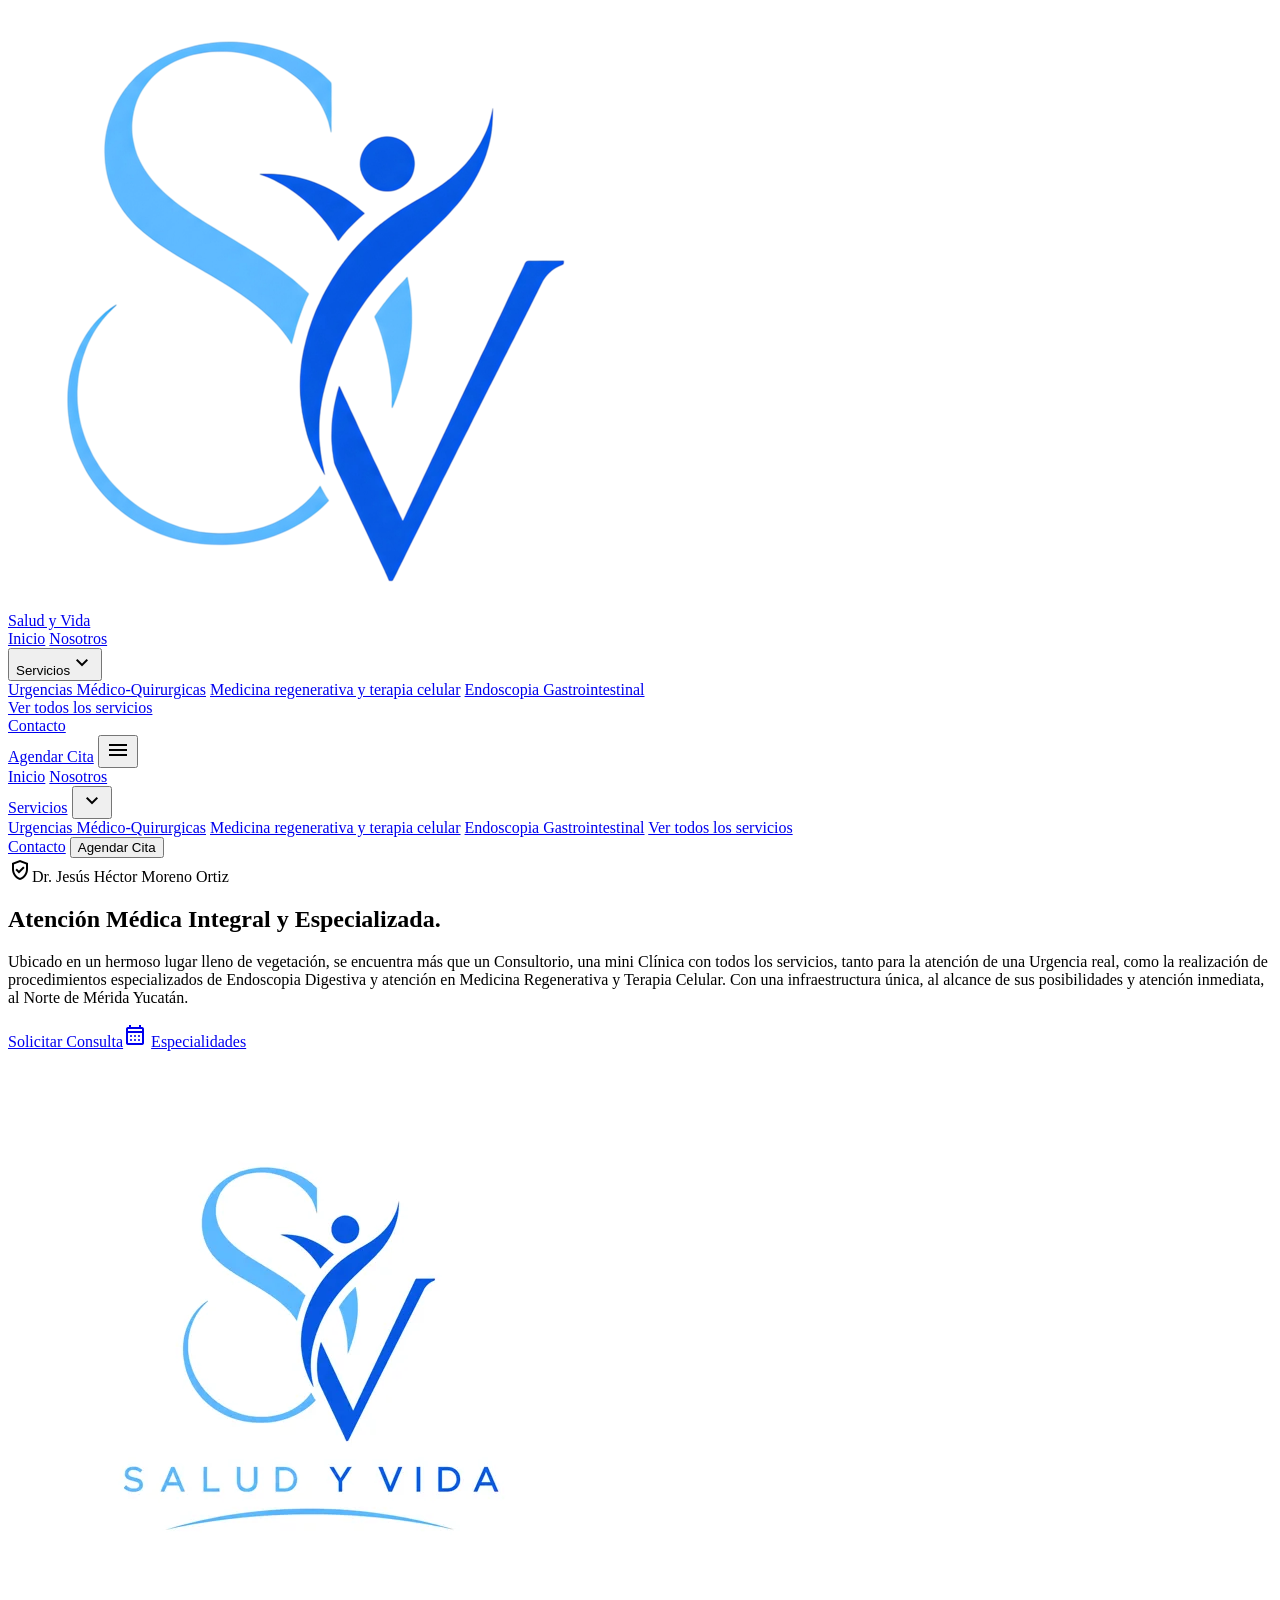
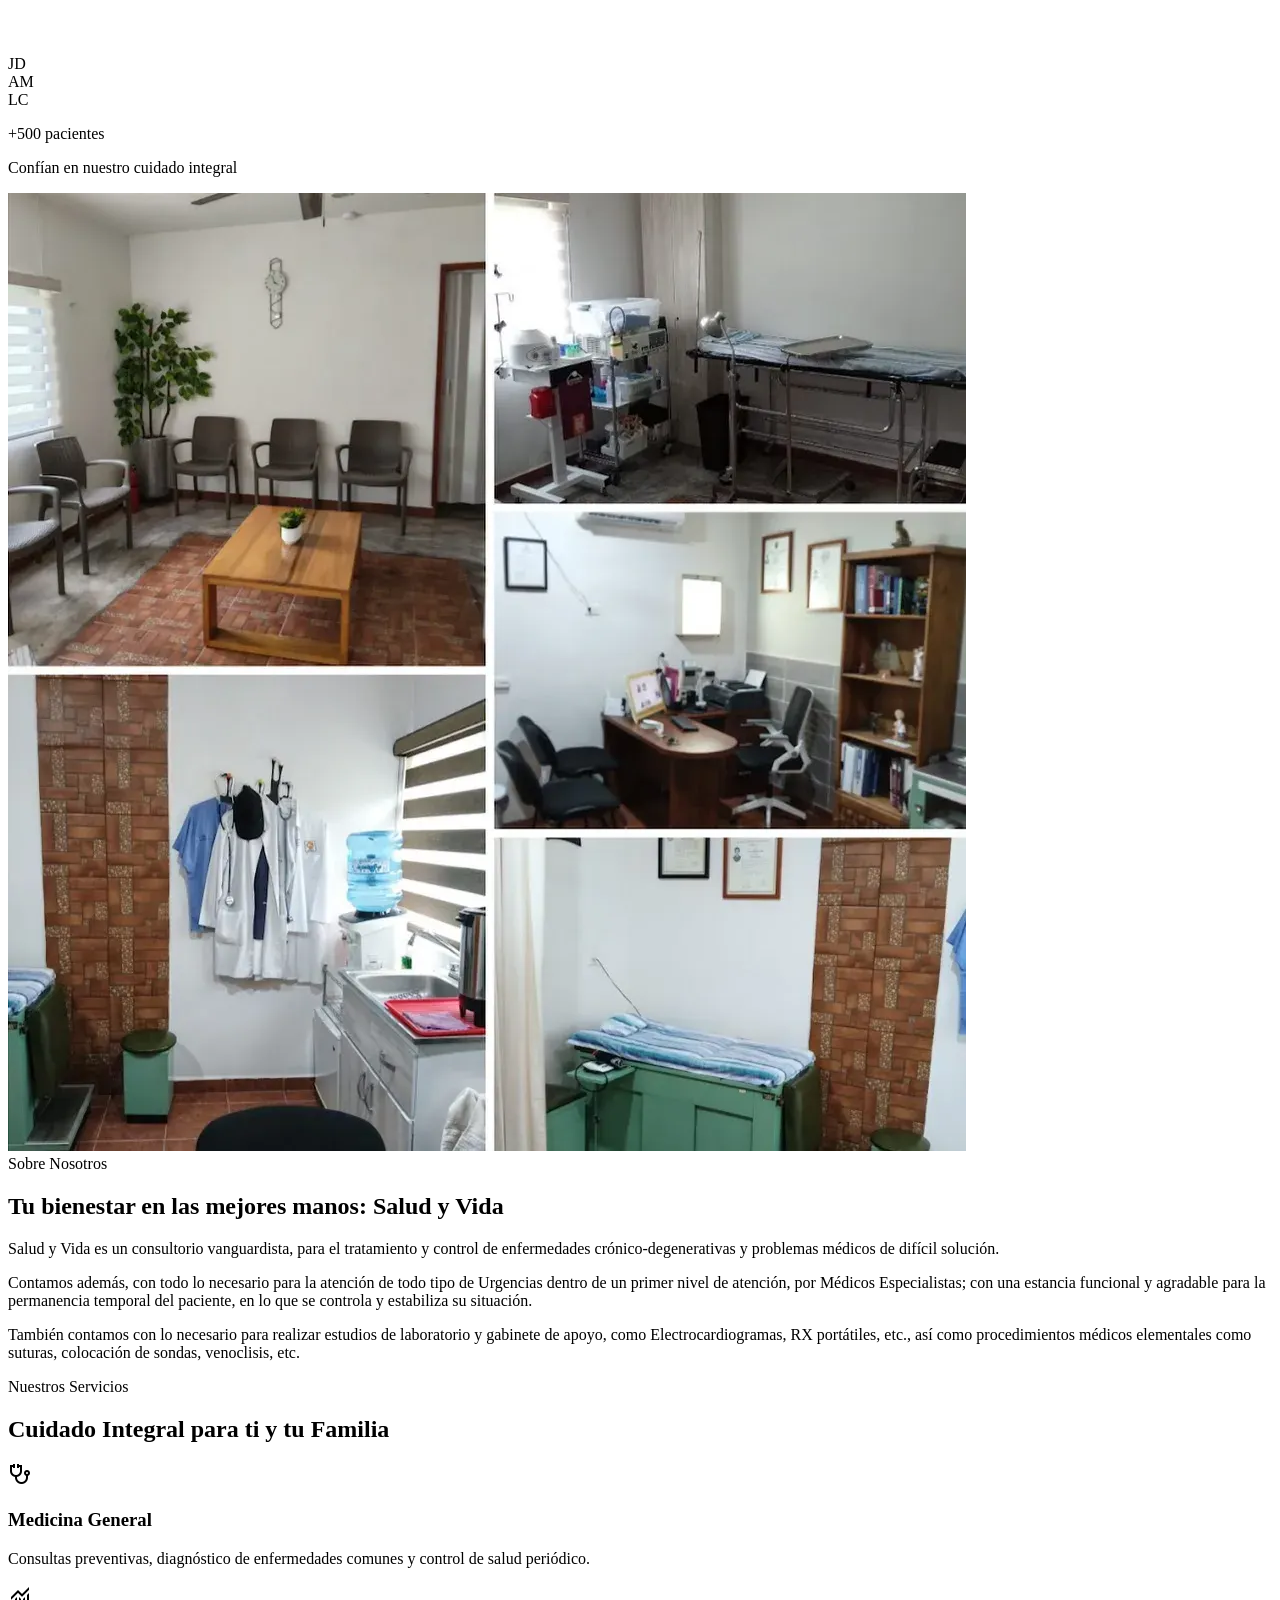
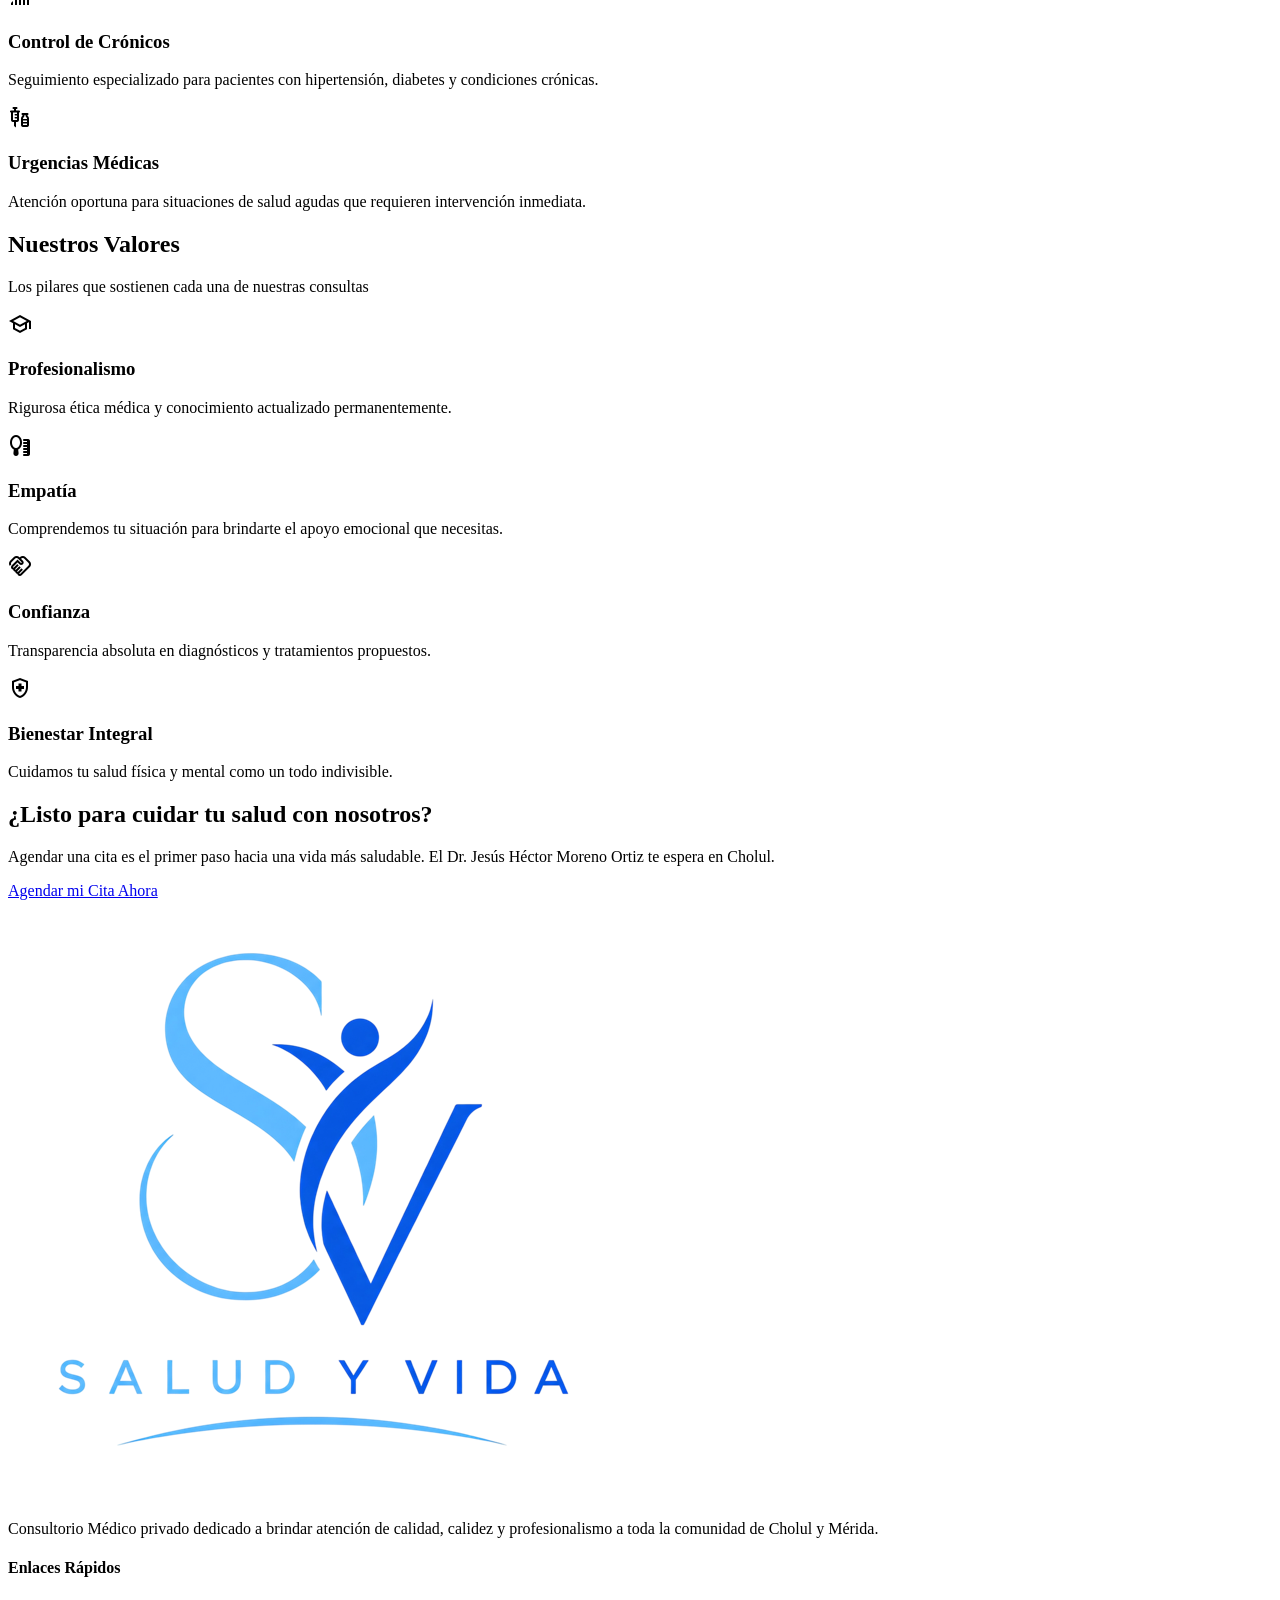
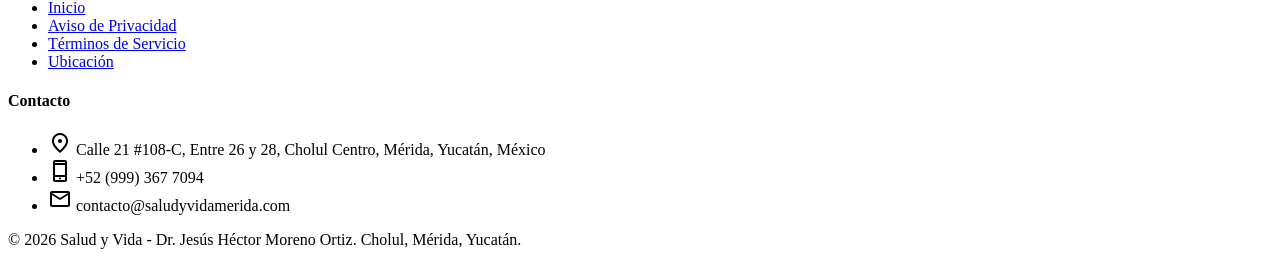
==== commit a59533eb: "Reemplazar CSS parchado por CSS real del sitio original" ====
--- a/index.html
+++ b/index.html
@@ -29,4 +29,4 @@
         ],
         "contactPoint": [{"@type": "ContactPoint","telephone": "+529995135831","contactType": "WhatsApp / Urgencias","description": "Urgencias (Previa llamada) 24/7","availableLanguage": "Spanish"}]
       }
-    </script><link rel="stylesheet" href="/_astro/site-styles-v3.css"></head> <body data-astro-cid-4jmloj5z> <nav class="sticky top-0 z-50 bg-surface/90 backdrop-blur-md border-b border-outline-variant shadow-sm h-20 flex items-center" data-astro-cid-3ef6ksr2> <div class="flex justify-between items-center px-gutter w-full max-w-container-max mx-auto" data-astro-cid-3ef6ksr2> <a href="/" class="flex items-center gap-3 group hover:opacity-90 transition-opacity" data-astro-cid-3ef6ksr2> <div class="w-12 h-12 flex items-center justify-center" data-astro-cid-3ef6ksr2> <img src="/logo-syv-nt.png" alt="Logo Salud y Vida" class="w-full h-full object-contain group-hover:scale-105 transition-transform duration-300" data-astro-cid-3ef6ksr2> </div> <span class="font-headline-md text-[24px] font-bold text-primary" data-astro-cid-3ef6ksr2>Salud y Vida</span> </a> <div class="hidden md:flex items-center gap-8" data-astro-cid-3ef6ksr2> <a href="/" class="font-body-md transition-colors duration-200 pb-1 border-b-2 text-primary border-primary font-bold" data-astro-cid-3ef6ksr2>Inicio</a> <a href="/nosotros" class="font-body-md transition-colors duration-200 pb-1 border-b-2 text-on-surface-variant border-transparent hover:text-primary" data-astro-cid-3ef6ksr2>Nosotros</a> <div class="relative dropdown group py-2" data-astro-cid-3ef6ksr2> <button class="flex items-center gap-1 transition-colors duration-200 font-body-md focus:outline-none cursor-default pb-1 border-b-2 text-on-surface-variant border-transparent group-hover:text-primary" data-astro-cid-3ef6ksr2>Servicios<span class="material-symbols-outlined text-[18px]" data-astro-cid-3ef6ksr2>keyboard_arrow_down</span></button> <div class="dropdown-menu hidden absolute left-0 top-full pt-2 w-64 animate-in fade-in duration-200" data-astro-cid-3ef6ksr2> <div class="bg-white rounded-xl shadow-xl border border-outline-variant overflow-hidden" data-astro-cid-3ef6ksr2> <a class="block px-6 py-4 text-on-surface-variant hover:bg-primary-container hover:text-white transition-colors font-headline-md text-[16px] font-semibold" href="/servicios/urgencias" data-astro-cid-3ef6ksr2>Urgencias Médico-Quirurgicas</a> <a class="block px-6 py-4 text-on-surface-variant hover:bg-primary-container hover:text-white transition-colors font-headline-md text-[16px] font-semibold" href="/servicios/regenerativa-y-terapia-celular" data-astro-cid-3ef6ksr2>Medicina regenerativa y terapia celular</a> <a class="block px-6 py-4 text-on-surface-variant hover:bg-primary-container hover:text-white transition-colors font-headline-md text-[16px] font-semibold" href="/servicios/endoscopia-gastrointestinal" data-astro-cid-3ef6ksr2>Endoscopia Gastrointestinal</a> <div class="border-t border-outline-variant" data-astro-cid-3ef6ksr2> <a class="block px-6 py-4 text-primary hover:bg-secondary-fixed transition-colors font-label-md" href="/servicios" data-astro-cid-3ef6ksr2>Ver todos los servicios</a> </div> </div> </div> </div> <a href="/contact" class="font-body-md transition-colors duration-200 pb-1 border-b-2 text-on-surface-variant border-transparent hover:text-primary" data-astro-cid-3ef6ksr2>Contacto</a> </div> <div class="flex items-center gap-4" data-astro-cid-3ef6ksr2> <a href="/contact#whatsappForm" class="hidden md:block bg-primary-container text-white px-6 py-2.5 rounded-full font-label-md hover:bg-primary hover:text-white transition-all shadow-md hover:shadow-lg" data-astro-cid-3ef6ksr2>Agendar Cita</a> <button id="mobile-menu-btn" class="md:hidden text-primary focus:outline-none p-2" data-astro-cid-3ef6ksr2> <span class="material-symbols-outlined text-3xl" data-astro-cid-3ef6ksr2>menu</span> </button> </div> </div> <div id="mobile-menu" class="hidden absolute top-20 left-0 w-full bg-white shadow-lg border-b border-outline-variant flex-col px-6 py-4 gap-4 md:hidden" data-astro-cid-3ef6ksr2> <a href="/" class="font-body-md block text-primary font-bold" data-astro-cid-3ef6ksr2>Inicio</a> <a href="/nosotros" class="font-body-md block text-on-surface-variant" data-astro-cid-3ef6ksr2>Nosotros</a> <div class="flex flex-col" data-astro-cid-3ef6ksr2> <div class="flex justify-between items-center w-full" data-astro-cid-3ef6ksr2> <a href="/servicios" class="font-body-md block text-lg flex-1 text-on-surface-variant" data-astro-cid-3ef6ksr2>Servicios</a> <button id="mobile-services-toggle" class="w-10 h-10 flex-shrink-0 flex items-center justify-center text-on-surface-variant bg-surface-container-low hover:bg-surface-variant rounded-full transition-colors" data-astro-cid-3ef6ksr2> <span class="material-symbols-outlined transition-transform duration-300" id="mobile-services-icon" data-astro-cid-3ef6ksr2>keyboard_arrow_down</span> </button> </div> <div id="mobile-services-submenu" class="hidden flex-col pl-4 mt-4 gap-4 border-l-2 border-outline-variant/30" data-astro-cid-3ef6ksr2> <a href="/servicios/urgencias" class="text-on-surface-variant text-base hover:text-primary" data-astro-cid-3ef6ksr2>Urgencias Médico-Quirurgicas</a> <a href="/servicios/regenerativa-y-terapia-celular" class="text-on-surface-variant text-base hover:text-primary" data-astro-cid-3ef6ksr2>Medicina regenerativa y terapia celular</a> <a href="/servicios/endoscopia-gastrointestinal" class="text-on-surface-variant text-base hover:text-primary" data-astro-cid-3ef6ksr2>Endoscopia Gastrointestinal</a> <a href="/servicios" class="text-primary text-base font-bold" data-astro-cid-3ef6ksr2>Ver todos los servicios</a> </div> </div> <a href="/contact" class="font-body-md block text-on-surface-variant" data-astro-cid-3ef6ksr2>Contacto</a> <button class="bg-primary-container text-on-primary-container px-6 py-2.5 rounded-full font-label-md w-full mt-4 hover:bg-primary hover:text-white transition-colors" data-astro-cid-3ef6ksr2>Agendar Cita</button> </div> </nav>  <script type="module">function n(){const o=document.getElementById("mobile-menu-btn"),e=document.getElementById("mobile-menu"),s=document.getElementById("mobile-services-toggle"),t=document.getElementById("mobile-services-submenu"),c=document.getElementById("mobile-services-icon");o&&e&&(o.onclick=()=>{e.classList.toggle("hidden"),e.classList.toggle("flex")}),s&&t&&c&&(s.onclick=()=>{t.classList.toggle("hidden"),t.classList.toggle("flex"),c.classList.toggle("rotate-180")})}document.addEventListener("astro:page-load",n);document.readyState==="complete"||document.readyState==="interactive"?n():document.addEventListener("DOMContentLoaded",n);</script> <main data-astro-cid-4jmloj5z>  <section class="relative overflow-hidden pt-12 pb-24 md:pt-24 md:pb-32 hero-pattern"> <div class="max-w-container-max mx-auto px-gutter grid grid-cols-1 lg:grid-cols-2 gap-12 items-center"> <div class="z-10 order-2 lg:order-1"> <div class="inline-flex items-center gap-2 px-4 py-1.5 rounded-full bg-secondary-fixed text-on-secondary-container font-label-md mb-6"> <span class="material-symbols-outlined text-[18px]">verified_user</span>Dr. Jesús Héctor Moreno Ortiz</div> <h1 class="font-headline-xl text-[40px] md:text-headline-xl text-primary leading-tight mb-6">Atención Médica <span class="text-secondary italic">Integral</span> y <span class="text-secondary italic">Especializada</span>.</h1> <p class="font-body-lg text-body-lg text-on-surface-variant max-w-xl mb-10">Ubicado en un hermoso lugar lleno de vegetación, se encuentra más que un Consultorio, una mini Clínica con todos los servicios, tanto para la atención de una Urgencia real, como la realización de procedimientos especializados de Endoscopia Digestiva y atención en Medicina Regenerativa y Terapia Celular. Con una infraestructura única, al alcance de sus posibilidades y atención inmediata, al Norte de Mérida Yucatán.</p> <div class="flex flex-wrap gap-4"> <a href="/contact#whatsappForm" class="bg-primary text-white px-8 py-4 rounded-xl font-headline-md flex items-center gap-2 hover:bg-primary-container active:scale-95 transition-all shadow-xl">Solicitar Consulta<span class="material-symbols-outlined text-[20px]">calendar_month</span></a> <a href="/servicios" class="border-2 border-secondary text-secondary px-8 py-4 rounded-xl font-headline-md hover:bg-secondary-fixed active:scale-95 transition-all">Especialidades</a> </div> </div> <div class="relative order-1 lg:order-2"> <div class="absolute -top-12 -right-12 w-64 h-64 bg-secondary-container/20 rounded-full blur-3xl"></div> <div class="relative rounded-[2rem] overflow-hidden shadow-2xl border-4 border-white"> <img alt="Atención Médica" class="w-full h-[400px] md:h-[550px] object-cover" src="/logo-syv.webp"> <div class="absolute bottom-6 left-6 right-6 bg-white/80 backdrop-blur-md p-6 rounded-2xl shadow-lg border border-white/50"> <div class="flex items-center gap-4"> <div class="flex -space-x-3"> <div class="w-10 h-10 rounded-full border-2 border-white bg-secondary-container flex items-center justify-center text-[12px] font-bold">JD</div> <div class="w-10 h-10 rounded-full border-2 border-white bg-primary-container flex items-center justify-center text-[12px] font-bold text-white">AM</div> <div class="w-10 h-10 rounded-full border-2 border-white bg-surface-variant flex items-center justify-center text-[12px] font-bold">LC</div> </div> <div class="text-on-surface"> <p class="font-label-md text-label-md">+500 pacientes</p> <p class="text-[12px] text-on-surface-variant">Confían en nuestro cuidado integral</p> </div> </div> </div> </div> </div> </div> </section> <section class="py-24 bg-white"> <div class="max-w-container-max mx-auto px-gutter"> <div class="grid grid-cols-1 lg:grid-cols-2 gap-16 items-center"> <div class="reveal"> <img src="/_astro/consultorio-collage.Bca8iRvL_1bMlys.webp" alt="Valores Salud y Vida" loading="lazy" decoding="async" class="rounded-3xl shadow-xl w-full h-auto object-cover border border-outline-variant"> </div> <div class="reveal"> <span class="text-secondary font-headline-md block mb-4">Sobre Nosotros</span> <h2 class="font-headline-lg text-headline-lg text-primary mb-6 leading-snug">Tu bienestar en las mejores manos: Salud y Vida</h2> <p class="font-body-md text-body-md text-on-surface-variant mb-6">Salud y Vida es un consultorio vanguardista, para el tratamiento y control de enfermedades crónico-degenerativas y problemas médicos de difícil solución.</p> <p class="font-body-md text-body-md text-on-surface-variant mb-10">Contamos además, con todo lo necesario para la atención de todo tipo de Urgencias dentro de un primer nivel de atención, por Médicos Especialistas; con una estancia funcional y agradable para la permanencia temporal del paciente, en lo que se controla y estabiliza su situación.</p> <p class="font-body-md text-body-md text-on-surface-variant mb-10">También contamos con lo necesario para realizar estudios de laboratorio y gabinete de apoyo, como Electrocardiogramas, RX portátiles, etc., así como procedimientos médicos elementales como suturas, colocación de sondas, venoclisis, etc.</p> </div> </div> </div> </section> <section class="py-24 bg-surface-container-low"> <div class="max-w-container-max mx-auto px-gutter text-center mb-16 reveal"> <span class="text-primary font-headline-md block mb-2">Nuestros Servicios</span> <h2 class="font-headline-lg text-headline-lg text-on-surface">Cuidado Integral para ti y tu Familia</h2> </div> <div class="max-w-container-max mx-auto px-gutter grid grid-cols-1 md:grid-cols-3 gap-8"> <div class="bg-white p-8 rounded-3xl border border-outline-variant shadow-sm hover:shadow-md transition-all group reveal"> <div class="w-16 h-16 rounded-2xl bg-primary-fixed flex items-center justify-center text-primary mb-6 group-hover:bg-primary group-hover:text-white transition-colors"> <span class="material-symbols-outlined text-3xl">stethoscope</span> </div> <h3 class="font-headline-md text-headline-md text-primary mb-4">Medicina General</h3> <p class="text-on-surface-variant mb-6">Consultas preventivas, diagnóstico de enfermedades comunes y control de salud periódico.</p> </div> <div class="bg-white p-8 rounded-3xl border border-outline-variant shadow-sm hover:shadow-md transition-all group reveal delay-100"> <div class="w-16 h-16 rounded-2xl bg-secondary-fixed flex items-center justify-center text-secondary mb-6 group-hover:bg-secondary group-hover:text-white transition-colors"> <span class="material-symbols-outlined text-3xl">monitoring</span> </div> <h3 class="font-headline-md text-headline-md text-primary mb-4">Control de Crónicos</h3> <p class="text-on-surface-variant mb-6">Seguimiento especializado para pacientes con hipertensión, diabetes y condiciones crónicas.</p> </div> <div class="bg-white p-8 rounded-3xl border border-outline-variant shadow-sm hover:shadow-md transition-all group reveal delay-200"> <div class="w-16 h-16 rounded-2xl bg-primary-fixed flex items-center justify-center text-primary mb-6 group-hover:bg-primary group-hover:text-white transition-colors"> <span class="material-symbols-outlined text-3xl">vaccines</span> </div> <h3 class="font-headline-md text-headline-md text-primary mb-4">Urgencias Médicas</h3> <p class="text-on-surface-variant mb-6">Atención oportuna para situaciones de salud agudas que requieren intervención inmediata.</p> </div> </div> </section> <section class="py-24 bg-primary relative overflow-hidden"> <div class="absolute inset-0 opacity-10"> <div class="hero-pattern w-full h-full"></div> </div> <div class="max-w-container-max mx-auto px-gutter relative z-10"> <div class="text-center mb-16 reveal"> <h2 class="font-headline-lg text-headline-lg text-white mb-4">Nuestros Valores</h2> <p class="text-primary-fixed font-body-lg">Los pilares que sostienen cada una de nuestras consultas</p> </div> <div class="grid grid-cols-1 md:grid-cols-2 lg:grid-cols-4 gap-6"> <div class="bg-white/10 backdrop-blur-md p-8 rounded-2xl border border-white/20 text-center text-white reveal"> <div class="w-16 h-16 bg-white/20 rounded-full flex items-center justify-center mx-auto mb-6"> <span class="material-symbols-outlined text-3xl">school</span> </div> <h3 class="font-headline-md text-[20px] mb-2">Profesionalismo</h3> <p class="text-label-md opacity-80">Rigurosa ética médica y conocimiento actualizado permanentemente.</p> </div> <div class="bg-white/10 backdrop-blur-md p-8 rounded-2xl border border-white/20 text-center text-white reveal delay-100"> <div class="w-16 h-16 bg-white/20 rounded-full flex items-center justify-center mx-auto mb-6"> <span class="material-symbols-outlined text-3xl">self_care</span> </div> <h3 class="font-headline-md text-[20px] mb-2">Empatía</h3> <p class="text-label-md opacity-80">Comprendemos tu situación para brindarte el apoyo emocional que necesitas.</p> </div> <div class="bg-white/10 backdrop-blur-md p-8 rounded-2xl border border-white/20 text-center text-white reveal delay-200"> <div class="w-16 h-16 bg-white/20 rounded-full flex items-center justify-center mx-auto mb-6"> <span class="material-symbols-outlined text-3xl">handshake</span> </div> <h3 class="font-headline-md text-[20px] mb-2">Confianza</h3> <p class="text-label-md opacity-80">Transparencia absoluta en diagnósticos y tratamientos propuestos.</p> </div> <div class="bg-white/10 backdrop-blur-md p-8 rounded-2xl border border-white/20 text-center text-white reveal delay-300"> <div class="w-16 h-16 bg-white/20 rounded-full flex items-center justify-center mx-auto mb-6"> <span class="material-symbols-outlined text-3xl">health_and_safety</span> </div> <h3 class="font-headline-md text-[20px] mb-2">Bienestar Integral</h3> <p class="text-label-md opacity-80">Cuidamos tu salud física y mental como un todo indivisible.</p> </div> </div> </div> </section> <section class="py-24 bg-white"> <div class="max-w-container-max mx-auto px-gutter reveal"> <div class="bg-secondary-fixed/30 rounded-[3rem] p-12 md:p-20 flex flex-col md:flex-row items-center justify-between gap-12 border border-secondary-container"> <div class="max-w-xl"> <h2 class="font-headline-lg text-headline-lg text-primary mb-6">¿Listo para cuidar tu salud con nosotros?</h2> <p class="font-body-lg text-body-lg text-on-surface-variant mb-0">Agendar una cita es el primer paso hacia una vida más saludable. El Dr. Jesús Héctor Moreno Ortiz te espera en Cholul.</p> </div> <div class="flex flex-col sm:flex-row gap-4 w-full md:w-auto"> <a href="/contact#whatsappForm" class="bg-primary text-white px-10 py-5 rounded-2xl font-headline-md shadow-lg hover:shadow-xl transition-all whitespace-nowrap">Agendar mi Cita Ahora</a> </div> </div> </div> </section>  </main> <footer class="bg-surface-container-low border-t border-outline-variant"> <div class="grid grid-cols-1 md:grid-cols-3 gap-stack-lg px-gutter py-stack-lg max-w-container-max mx-auto"> <div> <img src="/logo-syv-nb.png" alt="Logo Salud y Vida" class="w-24 md:w-26 h-auto object-contain mb-6"> <p class="text-body-md text-on-surface-variant leading-relaxed">Consultorio Médico privado dedicado a brindar atención de calidad, calidez y profesionalismo a toda la comunidad de Cholul y Mérida.</p> </div> <div class="md:px-12"> <h4 class="font-headline-md text-[18px] text-primary mb-6">Enlaces Rápidos</h4> <ul class="space-y-3"> <li> <a class="text-on-surface-variant hover:text-secondary transition-colors font-label-md" href="/">Inicio</a> </li> <li> <a class="text-on-surface-variant hover:text-secondary transition-colors font-label-md" href="/privacidad">Aviso de Privacidad</a> </li> <li> <a class="text-on-surface-variant hover:text-secondary transition-colors font-label-md" href="/terminos">Términos de Servicio</a> </li> <li> <a class="text-on-surface-variant hover:text-secondary transition-colors font-label-md" href="https://maps.app.goo.gl/9qfoiBfGKtHRad1q7" target="_blank">Ubicación</a> </li> </ul> </div> <div> <h4 class="font-headline-md text-[18px] text-primary mb-6">Contacto</h4> <ul class="space-y-4"> <li class="flex items-start gap-3"> <span class="material-symbols-outlined text-secondary">location_on</span> <span class="text-on-surface-variant text-label-md">Calle 21 #108-C, Entre 26 y 28, Cholul Centro, Mérida, Yucatán, México</span> </li> <li class="flex items-center gap-3"> <span class="material-symbols-outlined text-secondary">phone_iphone</span> <span class="text-on-surface-variant text-label-md">+52 (999) 367 7094</span> </li> <li class="flex items-center gap-3"> <span class="material-symbols-outlined text-secondary">mail</span> <span class="text-on-surface-variant text-label-md">contacto@saludyvidamerida.com</span> </li> </ul> </div> </div> <div class="max-w-container-max mx-auto px-gutter py-8 border-t border-outline-variant/30 text-center"> <p class="text-label-md text-on-surface-variant opacity-70">© 2026 Salud y Vida - Dr. Jesús Héctor Moreno Ortiz. Cholul, Mérida, Yucatán.</p> </div> </footer> <script type="module">function s(){const t=document.querySelectorAll(".reveal"),o=new IntersectionObserver(e=>{e.forEach(n=>{n.isIntersecting&&n.target.classList.add("active")})},{threshold:.15});t.forEach(e=>{e.classList.remove("active"),o.observe(e)})}document.addEventListener("astro:page-load",s);document.readyState==="complete"||document.readyState==="interactive"?s():document.addEventListener("DOMContentLoaded",s);function a(){const t=window.location.hash;if(t){const o=document.querySelector(t);o&&setTimeout(()=>{const n=o.getBoundingClientRect().top+window.scrollY-120;window.scrollTo({top:n,behavior:"smooth"})},100)}}document.addEventListener("astro:page-load",a);</script></body></html>
+    </script><link rel="stylesheet" href="/_astro/site-styles-v4.css"></head> <body data-astro-cid-4jmloj5z> <nav class="sticky top-0 z-50 bg-surface/90 backdrop-blur-md border-b border-outline-variant shadow-sm h-20 flex items-center" data-astro-cid-3ef6ksr2> <div class="flex justify-between items-center px-gutter w-full max-w-container-max mx-auto" data-astro-cid-3ef6ksr2> <a href="/" class="flex items-center gap-3 group hover:opacity-90 transition-opacity" data-astro-cid-3ef6ksr2> <div class="w-12 h-12 flex items-center justify-center" data-astro-cid-3ef6ksr2> <img src="/logo-syv-nt.png" alt="Logo Salud y Vida" class="w-full h-full object-contain group-hover:scale-105 transition-transform duration-300" data-astro-cid-3ef6ksr2> </div> <span class="font-headline-md text-[24px] font-bold text-primary" data-astro-cid-3ef6ksr2>Salud y Vida</span> </a> <div class="hidden md:flex items-center gap-8" data-astro-cid-3ef6ksr2> <a href="/" class="font-body-md transition-colors duration-200 pb-1 border-b-2 text-primary border-primary font-bold" data-astro-cid-3ef6ksr2>Inicio</a> <a href="/nosotros" class="font-body-md transition-colors duration-200 pb-1 border-b-2 text-on-surface-variant border-transparent hover:text-primary" data-astro-cid-3ef6ksr2>Nosotros</a> <div class="relative dropdown group py-2" data-astro-cid-3ef6ksr2> <button class="flex items-center gap-1 transition-colors duration-200 font-body-md focus:outline-none cursor-default pb-1 border-b-2 text-on-surface-variant border-transparent group-hover:text-primary" data-astro-cid-3ef6ksr2>Servicios<span class="material-symbols-outlined text-[18px]" data-astro-cid-3ef6ksr2>keyboard_arrow_down</span></button> <div class="dropdown-menu hidden absolute left-0 top-full pt-2 w-64 animate-in fade-in duration-200" data-astro-cid-3ef6ksr2> <div class="bg-white rounded-xl shadow-xl border border-outline-variant overflow-hidden" data-astro-cid-3ef6ksr2> <a class="block px-6 py-4 text-on-surface-variant hover:bg-primary-container hover:text-white transition-colors font-headline-md text-[16px] font-semibold" href="/servicios/urgencias" data-astro-cid-3ef6ksr2>Urgencias Médico-Quirurgicas</a> <a class="block px-6 py-4 text-on-surface-variant hover:bg-primary-container hover:text-white transition-colors font-headline-md text-[16px] font-semibold" href="/servicios/regenerativa-y-terapia-celular" data-astro-cid-3ef6ksr2>Medicina regenerativa y terapia celular</a> <a class="block px-6 py-4 text-on-surface-variant hover:bg-primary-container hover:text-white transition-colors font-headline-md text-[16px] font-semibold" href="/servicios/endoscopia-gastrointestinal" data-astro-cid-3ef6ksr2>Endoscopia Gastrointestinal</a> <div class="border-t border-outline-variant" data-astro-cid-3ef6ksr2> <a class="block px-6 py-4 text-primary hover:bg-secondary-fixed transition-colors font-label-md" href="/servicios" data-astro-cid-3ef6ksr2>Ver todos los servicios</a> </div> </div> </div> </div> <a href="/contact" class="font-body-md transition-colors duration-200 pb-1 border-b-2 text-on-surface-variant border-transparent hover:text-primary" data-astro-cid-3ef6ksr2>Contacto</a> </div> <div class="flex items-center gap-4" data-astro-cid-3ef6ksr2> <a href="/contact#whatsappForm" class="hidden md:block bg-primary-container text-white px-6 py-2.5 rounded-full font-label-md hover:bg-primary hover:text-white transition-all shadow-md hover:shadow-lg" data-astro-cid-3ef6ksr2>Agendar Cita</a> <button id="mobile-menu-btn" class="md:hidden text-primary focus:outline-none p-2" data-astro-cid-3ef6ksr2> <span class="material-symbols-outlined text-3xl" data-astro-cid-3ef6ksr2>menu</span> </button> </div> </div> <div id="mobile-menu" class="hidden absolute top-20 left-0 w-full bg-white shadow-lg border-b border-outline-variant flex-col px-6 py-4 gap-4 md:hidden" data-astro-cid-3ef6ksr2> <a href="/" class="font-body-md block text-primary font-bold" data-astro-cid-3ef6ksr2>Inicio</a> <a href="/nosotros" class="font-body-md block text-on-surface-variant" data-astro-cid-3ef6ksr2>Nosotros</a> <div class="flex flex-col" data-astro-cid-3ef6ksr2> <div class="flex justify-between items-center w-full" data-astro-cid-3ef6ksr2> <a href="/servicios" class="font-body-md block text-lg flex-1 text-on-surface-variant" data-astro-cid-3ef6ksr2>Servicios</a> <button id="mobile-services-toggle" class="w-10 h-10 flex-shrink-0 flex items-center justify-center text-on-surface-variant bg-surface-container-low hover:bg-surface-variant rounded-full transition-colors" data-astro-cid-3ef6ksr2> <span class="material-symbols-outlined transition-transform duration-300" id="mobile-services-icon" data-astro-cid-3ef6ksr2>keyboard_arrow_down</span> </button> </div> <div id="mobile-services-submenu" class="hidden flex-col pl-4 mt-4 gap-4 border-l-2 border-outline-variant/30" data-astro-cid-3ef6ksr2> <a href="/servicios/urgencias" class="text-on-surface-variant text-base hover:text-primary" data-astro-cid-3ef6ksr2>Urgencias Médico-Quirurgicas</a> <a href="/servicios/regenerativa-y-terapia-celular" class="text-on-surface-variant text-base hover:text-primary" data-astro-cid-3ef6ksr2>Medicina regenerativa y terapia celular</a> <a href="/servicios/endoscopia-gastrointestinal" class="text-on-surface-variant text-base hover:text-primary" data-astro-cid-3ef6ksr2>Endoscopia Gastrointestinal</a> <a href="/servicios" class="text-primary text-base font-bold" data-astro-cid-3ef6ksr2>Ver todos los servicios</a> </div> </div> <a href="/contact" class="font-body-md block text-on-surface-variant" data-astro-cid-3ef6ksr2>Contacto</a> <button class="bg-primary-container text-on-primary-container px-6 py-2.5 rounded-full font-label-md w-full mt-4 hover:bg-primary hover:text-white transition-colors" data-astro-cid-3ef6ksr2>Agendar Cita</button> </div> </nav>  <script type="module">function n(){const o=document.getElementById("mobile-menu-btn"),e=document.getElementById("mobile-menu"),s=document.getElementById("mobile-services-toggle"),t=document.getElementById("mobile-services-submenu"),c=document.getElementById("mobile-services-icon");o&&e&&(o.onclick=()=>{e.classList.toggle("hidden"),e.classList.toggle("flex")}),s&&t&&c&&(s.onclick=()=>{t.classList.toggle("hidden"),t.classList.toggle("flex"),c.classList.toggle("rotate-180")})}document.addEventListener("astro:page-load",n);document.readyState==="complete"||document.readyState==="interactive"?n():document.addEventListener("DOMContentLoaded",n);</script> <main data-astro-cid-4jmloj5z>  <section class="relative overflow-hidden pt-12 pb-24 md:pt-24 md:pb-32 hero-pattern"> <div class="max-w-container-max mx-auto px-gutter grid grid-cols-1 lg:grid-cols-2 gap-12 items-center"> <div class="z-10 order-2 lg:order-1"> <div class="inline-flex items-center gap-2 px-4 py-1.5 rounded-full bg-secondary-fixed text-on-secondary-container font-label-md mb-6"> <span class="material-symbols-outlined text-[18px]">verified_user</span>Dr. Jesús Héctor Moreno Ortiz</div> <h1 class="font-headline-xl text-[40px] md:text-headline-xl text-primary leading-tight mb-6">Atención Médica <span class="text-secondary italic">Integral</span> y <span class="text-secondary italic">Especializada</span>.</h1> <p class="font-body-lg text-body-lg text-on-surface-variant max-w-xl mb-10">Ubicado en un hermoso lugar lleno de vegetación, se encuentra más que un Consultorio, una mini Clínica con todos los servicios, tanto para la atención de una Urgencia real, como la realización de procedimientos especializados de Endoscopia Digestiva y atención en Medicina Regenerativa y Terapia Celular. Con una infraestructura única, al alcance de sus posibilidades y atención inmediata, al Norte de Mérida Yucatán.</p> <div class="flex flex-wrap gap-4"> <a href="/contact#whatsappForm" class="bg-primary text-white px-8 py-4 rounded-xl font-headline-md flex items-center gap-2 hover:bg-primary-container active:scale-95 transition-all shadow-xl">Solicitar Consulta<span class="material-symbols-outlined text-[20px]">calendar_month</span></a> <a href="/servicios" class="border-2 border-secondary text-secondary px-8 py-4 rounded-xl font-headline-md hover:bg-secondary-fixed active:scale-95 transition-all">Especialidades</a> </div> </div> <div class="relative order-1 lg:order-2"> <div class="absolute -top-12 -right-12 w-64 h-64 bg-secondary-container/20 rounded-full blur-3xl"></div> <div class="relative rounded-[2rem] overflow-hidden shadow-2xl border-4 border-white"> <img alt="Atención Médica" class="w-full h-[400px] md:h-[550px] object-cover" src="/logo-syv.webp"> <div class="absolute bottom-6 left-6 right-6 bg-white/80 backdrop-blur-md p-6 rounded-2xl shadow-lg border border-white/50"> <div class="flex items-center gap-4"> <div class="flex -space-x-3"> <div class="w-10 h-10 rounded-full border-2 border-white bg-secondary-container flex items-center justify-center text-[12px] font-bold">JD</div> <div class="w-10 h-10 rounded-full border-2 border-white bg-primary-container flex items-center justify-center text-[12px] font-bold text-white">AM</div> <div class="w-10 h-10 rounded-full border-2 border-white bg-surface-variant flex items-center justify-center text-[12px] font-bold">LC</div> </div> <div class="text-on-surface"> <p class="font-label-md text-label-md">+500 pacientes</p> <p class="text-[12px] text-on-surface-variant">Confían en nuestro cuidado integral</p> </div> </div> </div> </div> </div> </div> </section> <section class="py-24 bg-white"> <div class="max-w-container-max mx-auto px-gutter"> <div class="grid grid-cols-1 lg:grid-cols-2 gap-16 items-center"> <div class="reveal"> <img src="/_astro/consultorio-collage.Bca8iRvL_1bMlys.webp" alt="Valores Salud y Vida" loading="lazy" decoding="async" class="rounded-3xl shadow-xl w-full h-auto object-cover border border-outline-variant"> </div> <div class="reveal"> <span class="text-secondary font-headline-md block mb-4">Sobre Nosotros</span> <h2 class="font-headline-lg text-headline-lg text-primary mb-6 leading-snug">Tu bienestar en las mejores manos: Salud y Vida</h2> <p class="font-body-md text-body-md text-on-surface-variant mb-6">Salud y Vida es un consultorio vanguardista, para el tratamiento y control de enfermedades crónico-degenerativas y problemas médicos de difícil solución.</p> <p class="font-body-md text-body-md text-on-surface-variant mb-10">Contamos además, con todo lo necesario para la atención de todo tipo de Urgencias dentro de un primer nivel de atención, por Médicos Especialistas; con una estancia funcional y agradable para la permanencia temporal del paciente, en lo que se controla y estabiliza su situación.</p> <p class="font-body-md text-body-md text-on-surface-variant mb-10">También contamos con lo necesario para realizar estudios de laboratorio y gabinete de apoyo, como Electrocardiogramas, RX portátiles, etc., así como procedimientos médicos elementales como suturas, colocación de sondas, venoclisis, etc.</p> </div> </div> </div> </section> <section class="py-24 bg-surface-container-low"> <div class="max-w-container-max mx-auto px-gutter text-center mb-16 reveal"> <span class="text-primary font-headline-md block mb-2">Nuestros Servicios</span> <h2 class="font-headline-lg text-headline-lg text-on-surface">Cuidado Integral para ti y tu Familia</h2> </div> <div class="max-w-container-max mx-auto px-gutter grid grid-cols-1 md:grid-cols-3 gap-8"> <div class="bg-white p-8 rounded-3xl border border-outline-variant shadow-sm hover:shadow-md transition-all group reveal"> <div class="w-16 h-16 rounded-2xl bg-primary-fixed flex items-center justify-center text-primary mb-6 group-hover:bg-primary group-hover:text-white transition-colors"> <span class="material-symbols-outlined text-3xl">stethoscope</span> </div> <h3 class="font-headline-md text-headline-md text-primary mb-4">Medicina General</h3> <p class="text-on-surface-variant mb-6">Consultas preventivas, diagnóstico de enfermedades comunes y control de salud periódico.</p> </div> <div class="bg-white p-8 rounded-3xl border border-outline-variant shadow-sm hover:shadow-md transition-all group reveal delay-100"> <div class="w-16 h-16 rounded-2xl bg-secondary-fixed flex items-center justify-center text-secondary mb-6 group-hover:bg-secondary group-hover:text-white transition-colors"> <span class="material-symbols-outlined text-3xl">monitoring</span> </div> <h3 class="font-headline-md text-headline-md text-primary mb-4">Control de Crónicos</h3> <p class="text-on-surface-variant mb-6">Seguimiento especializado para pacientes con hipertensión, diabetes y condiciones crónicas.</p> </div> <div class="bg-white p-8 rounded-3xl border border-outline-variant shadow-sm hover:shadow-md transition-all group reveal delay-200"> <div class="w-16 h-16 rounded-2xl bg-primary-fixed flex items-center justify-center text-primary mb-6 group-hover:bg-primary group-hover:text-white transition-colors"> <span class="material-symbols-outlined text-3xl">vaccines</span> </div> <h3 class="font-headline-md text-headline-md text-primary mb-4">Urgencias Médicas</h3> <p class="text-on-surface-variant mb-6">Atención oportuna para situaciones de salud agudas que requieren intervención inmediata.</p> </div> </div> </section> <section class="py-24 bg-primary relative overflow-hidden"> <div class="absolute inset-0 opacity-10"> <div class="hero-pattern w-full h-full"></div> </div> <div class="max-w-container-max mx-auto px-gutter relative z-10"> <div class="text-center mb-16 reveal"> <h2 class="font-headline-lg text-headline-lg text-white mb-4">Nuestros Valores</h2> <p class="text-primary-fixed font-body-lg">Los pilares que sostienen cada una de nuestras consultas</p> </div> <div class="grid grid-cols-1 md:grid-cols-2 lg:grid-cols-4 gap-6"> <div class="bg-white/10 backdrop-blur-md p-8 rounded-2xl border border-white/20 text-center text-white reveal"> <div class="w-16 h-16 bg-white/20 rounded-full flex items-center justify-center mx-auto mb-6"> <span class="material-symbols-outlined text-3xl">school</span> </div> <h3 class="font-headline-md text-[20px] mb-2">Profesionalismo</h3> <p class="text-label-md opacity-80">Rigurosa ética médica y conocimiento actualizado permanentemente.</p> </div> <div class="bg-white/10 backdrop-blur-md p-8 rounded-2xl border border-white/20 text-center text-white reveal delay-100"> <div class="w-16 h-16 bg-white/20 rounded-full flex items-center justify-center mx-auto mb-6"> <span class="material-symbols-outlined text-3xl">self_care</span> </div> <h3 class="font-headline-md text-[20px] mb-2">Empatía</h3> <p class="text-label-md opacity-80">Comprendemos tu situación para brindarte el apoyo emocional que necesitas.</p> </div> <div class="bg-white/10 backdrop-blur-md p-8 rounded-2xl border border-white/20 text-center text-white reveal delay-200"> <div class="w-16 h-16 bg-white/20 rounded-full flex items-center justify-center mx-auto mb-6"> <span class="material-symbols-outlined text-3xl">handshake</span> </div> <h3 class="font-headline-md text-[20px] mb-2">Confianza</h3> <p class="text-label-md opacity-80">Transparencia absoluta en diagnósticos y tratamientos propuestos.</p> </div> <div class="bg-white/10 backdrop-blur-md p-8 rounded-2xl border border-white/20 text-center text-white reveal delay-300"> <div class="w-16 h-16 bg-white/20 rounded-full flex items-center justify-center mx-auto mb-6"> <span class="material-symbols-outlined text-3xl">health_and_safety</span> </div> <h3 class="font-headline-md text-[20px] mb-2">Bienestar Integral</h3> <p class="text-label-md opacity-80">Cuidamos tu salud física y mental como un todo indivisible.</p> </div> </div> </div> </section> <section class="py-24 bg-white"> <div class="max-w-container-max mx-auto px-gutter reveal"> <div class="bg-secondary-fixed/30 rounded-[3rem] p-12 md:p-20 flex flex-col md:flex-row items-center justify-between gap-12 border border-secondary-container"> <div class="max-w-xl"> <h2 class="font-headline-lg text-headline-lg text-primary mb-6">¿Listo para cuidar tu salud con nosotros?</h2> <p class="font-body-lg text-body-lg text-on-surface-variant mb-0">Agendar una cita es el primer paso hacia una vida más saludable. El Dr. Jesús Héctor Moreno Ortiz te espera en Cholul.</p> </div> <div class="flex flex-col sm:flex-row gap-4 w-full md:w-auto"> <a href="/contact#whatsappForm" class="bg-primary text-white px-10 py-5 rounded-2xl font-headline-md shadow-lg hover:shadow-xl transition-all whitespace-nowrap">Agendar mi Cita Ahora</a> </div> </div> </div> </section>  </main> <footer class="bg-surface-container-low border-t border-outline-variant"> <div class="grid grid-cols-1 md:grid-cols-3 gap-stack-lg px-gutter py-stack-lg max-w-container-max mx-auto"> <div> <img src="/logo-syv-nb.png" alt="Logo Salud y Vida" class="w-24 md:w-26 h-auto object-contain mb-6"> <p class="text-body-md text-on-surface-variant leading-relaxed">Consultorio Médico privado dedicado a brindar atención de calidad, calidez y profesionalismo a toda la comunidad de Cholul y Mérida.</p> </div> <div class="md:px-12"> <h4 class="font-headline-md text-[18px] text-primary mb-6">Enlaces Rápidos</h4> <ul class="space-y-3"> <li> <a class="text-on-surface-variant hover:text-secondary transition-colors font-label-md" href="/">Inicio</a> </li> <li> <a class="text-on-surface-variant hover:text-secondary transition-colors font-label-md" href="/privacidad">Aviso de Privacidad</a> </li> <li> <a class="text-on-surface-variant hover:text-secondary transition-colors font-label-md" href="/terminos">Términos de Servicio</a> </li> <li> <a class="text-on-surface-variant hover:text-secondary transition-colors font-label-md" href="https://maps.app.goo.gl/9qfoiBfGKtHRad1q7" target="_blank">Ubicación</a> </li> </ul> </div> <div> <h4 class="font-headline-md text-[18px] text-primary mb-6">Contacto</h4> <ul class="space-y-4"> <li class="flex items-start gap-3"> <span class="material-symbols-outlined text-secondary">location_on</span> <span class="text-on-surface-variant text-label-md">Calle 21 #108-C, Entre 26 y 28, Cholul Centro, Mérida, Yucatán, México</span> </li> <li class="flex items-center gap-3"> <span class="material-symbols-outlined text-secondary">phone_iphone</span> <span class="text-on-surface-variant text-label-md">+52 (999) 367 7094</span> </li> <li class="flex items-center gap-3"> <span class="material-symbols-outlined text-secondary">mail</span> <span class="text-on-surface-variant text-label-md">contacto@saludyvidamerida.com</span> </li> </ul> </div> </div> <div class="max-w-container-max mx-auto px-gutter py-8 border-t border-outline-variant/30 text-center"> <p class="text-label-md text-on-surface-variant opacity-70">© 2026 Salud y Vida - Dr. Jesús Héctor Moreno Ortiz. Cholul, Mérida, Yucatán.</p> </div> </footer> <script type="module">function s(){const t=document.querySelectorAll(".reveal"),o=new IntersectionObserver(e=>{e.forEach(n=>{n.isIntersecting&&n.target.classList.add("active")})},{threshold:.15});t.forEach(e=>{e.classList.remove("active"),o.observe(e)})}document.addEventListener("astro:page-load",s);document.readyState==="complete"||document.readyState==="interactive"?s():document.addEventListener("DOMContentLoaded",s);function a(){const t=window.location.hash;if(t){const o=document.querySelector(t);o&&setTimeout(()=>{const n=o.getBoundingClientRect().top+window.scrollY-120;window.scrollTo({top:n,behavior:"smooth"})},100)}}document.addEventListener("astro:page-load",a);</script></body></html>
--- a/_astro/site-styles-v4.css
+++ b/_astro/site-styles-v4.css
@@ -0,0 +1,11 @@
+{\rtf1\ansi\ansicpg1252\cocoartf2867
+\cocoatextscaling0\cocoaplatform0{\fonttbl\f0\fmodern\fcharset0 Courier;}
+{\colortbl;\red255\green255\blue255;\red255\green255\blue255;}
+{\*\expandedcolortbl;;\cssrgb\c100000\c100000\c100000;}
+\margl1440\margr1440\vieww11520\viewh8400\viewkind0
+\deftab720
+\pard\pardeftab720\partightenfactor0
+
+\f0\fs26 \cf2 \expnd0\expndtw0\kerning0
+\outl0\strokewidth0 \strokec2 .dropdown[data-astro-cid-3ef6ksr2]:hover .dropdown-menu[data-astro-cid-3ef6ksr2]\{display:block\}.material-symbols-outlined[data-astro-cid-3ef6ksr2]\{font-variation-settings:"FILL" 0,"wght" 400,"GRAD" 0,"opsz" 24\}@layer properties\{@supports (((-webkit-hyphens:none)) and (not (margin-trim:inline))) or ((-moz-orient:inline) and (not (color:rgb(from red r g b))))\{*,:before,:after,::backdrop\{--tw-translate-x:0;--tw-translate-y:0;--tw-translate-z:0;--tw-rotate-x:initial;--tw-rotate-y:initial;--tw-rotate-z:initial;--tw-skew-x:initial;--tw-skew-y:initial;--tw-space-y-reverse:0;--tw-space-x-reverse:0;--tw-border-style:solid;--tw-gradient-position:initial;--tw-gradient-from:#0000;--tw-gradient-via:#0000;--tw-gradient-to:#0000;--tw-gradient-stops:initial;--tw-gradient-via-stops:initial;--tw-gradient-from-position:0%;--tw-gradient-via-position:50%;--tw-gradient-to-position:100%;--tw-leading:initial;--tw-font-weight:initial;--tw-tracking:initial;--tw-shadow:0 0 #0000;--tw-shadow-color:initial;--tw-shadow-alpha:100%;--tw-inset-shadow:0 0 #0000;--tw-inset-shadow-color:initial;--tw-inset-shadow-alpha:100%;--tw-ring-color:initial;--tw-ring-shadow:0 0 #0000;--tw-inset-ring-color:initial;--tw-inset-ring-shadow:0 0 #0000;--tw-ring-inset:initial;--tw-ring-offset-width:0px;--tw-ring-offset-color:#fff;--tw-ring-offset-shadow:0 0 #0000;--tw-blur:initial;--tw-brightness:initial;--tw-contrast:initial;--tw-grayscale:initial;--tw-hue-rotate:initial;--tw-invert:initial;--tw-opacity:initial;--tw-saturate:initial;--tw-sepia:initial;--tw-drop-shadow:initial;--tw-drop-shadow-color:initial;--tw-drop-shadow-alpha:100%;--tw-drop-shadow-size:initial;--tw-backdrop-blur:initial;--tw-backdrop-brightness:initial;--tw-backdrop-contrast:initial;--tw-backdrop-grayscale:initial;--tw-backdrop-hue-rotate:initial;--tw-backdrop-invert:initial;--tw-backdrop-opacity:initial;--tw-backdrop-saturate:initial;--tw-backdrop-sepia:initial;--tw-duration:initial;--tw-scale-x:1;--tw-scale-y:1;--tw-scale-z:1\}\}\}@layer theme\{:root,:host\{--font-sans:ui-sans-serif, system-ui, sans-serif, "Apple Color Emoji", "Segoe UI Emoji", "Segoe UI Symbol", "Noto Color Emoji";--font-mono:ui-monospace, SFMono-Regular, Menlo, Monaco, Consolas, "Liberation Mono", "Courier New", monospace;--color-red-500:oklch(63.7% .237 25.331);--color-white:#fff;--spacing:.25rem;--container-sm:24rem;--container-md:28rem;--container-xl:36rem;--container-2xl:42rem;--container-3xl:48rem;--container-4xl:56rem;--container-5xl:64rem;--text-sm:.875rem;--text-sm--line-height:calc(1.25 / .875);--text-base:1rem;--text-base--line-height: 1.5 ;--text-lg:1.125rem;--text-lg--line-height:calc(1.75 / 1.125);--text-xl:1.25rem;--text-xl--line-height:calc(1.75 / 1.25);--text-2xl:1.5rem;--text-2xl--line-height:calc(2 / 1.5);--text-3xl:1.875rem;--text-3xl--line-height: 1.2 ;--text-4xl:2.25rem;--text-4xl--line-height:calc(2.5 / 2.25);--text-5xl:3rem;--text-5xl--line-height:1;--text-6xl:3.75rem;--text-6xl--line-height:1;--text-8xl:6rem;--text-8xl--line-height:1;--font-weight-medium:500;--font-weight-semibold:600;--font-weight-bold:700;--tracking-wide:.025em;--tracking-wider:.05em;--leading-tight:1.25;--leading-snug:1.375;--leading-relaxed:1.625;--radius-lg:.5rem;--radius-xl:.75rem;--radius-2xl:1rem;--radius-3xl:1.5rem;--drop-shadow-md:0 3px 3px #0000001f;--animate-pulse:pulse 2s cubic-bezier(.4, 0, .6, 1) infinite;--blur-sm:8px;--blur-md:12px;--blur-2xl:40px;--blur-3xl:64px;--default-transition-duration:.15s;--default-transition-timing-function:cubic-bezier(.4, 0, .2, 1);--default-font-family:var(--font-sans);--default-mono-font-family:var(--font-mono);--color-primary:#003f7e;--color-primary-container:#1456a3;--color-on-primary-container:#b3ceff;--color-surface:#f9f9f9;--color-on-surface:#1a1c1c;--color-on-surface-variant:#424751;--color-outline-variant:#c2c6d3;--color-secondary-fixed:#c4e7ff;--color-surface-container-low:#f3f3f4;--color-secondary:#00658b;--color-primary-fixed:#d6e3ff;--color-secondary-container:#79cdfd;--color-on-secondary-container:#005778;--font-headline-md:"Montserrat", sans-serif;--font-body-md:"Open Sans", sans-serif;--font-label-md:"Open Sans", sans-serif;--spacing-container-max:1200px;--spacing-gutter:.5rem;--spacing-stack-lg:3rem\}\}@layer base\{*,:after,:before,::backdrop\{box-sizing:border-box;border:0 solid;margin:0;padding:0\}::file-selector-button\{box-sizing:border-box;border:0 solid;margin:0;padding:0\}html,:host\{-webkit-text-size-adjust:100%;tab-size:4;line-height:1.5;font-family:var(--default-font-family,ui-sans-serif, system-ui, sans-serif, "Apple Color Emoji", "Segoe UI Emoji", "Segoe UI Symbol", "Noto Color Emoji");font-feature-settings:var(--default-font-feature-settings,normal);font-variation-settings:var(--default-font-variation-settings,normal);-webkit-tap-highlight-color:transparent\}hr\{height:0;color:inherit;border-top-width:1px\}abbr:where([title])\{-webkit-text-decoration:underline dotted;text-decoration:underline dotted\}h1,h2,h3,h4,h5,h6\{font-size:inherit;font-weight:inherit\}a\{color:inherit;-webkit-text-decoration:inherit;text-decoration:inherit\}b,strong\{font-weight:bolder\}code,kbd,samp,pre\{font-family:var(--default-mono-font-family,ui-monospace, SFMono-Regular, Menlo, Monaco, Consolas, "Liberation Mono", "Courier New", monospace);font-feature-settings:var(--default-mono-font-feature-settings,normal);font-variation-settings:var(--default-mono-font-variation-settings,normal);font-size:1em\}small\{font-size:80%\}sub,sup\{vertical-align:baseline;font-size:75%;line-height:0;position:relative\}sub\{bottom:-.25em\}sup\{top:-.5em\}table\{text-indent:0;border-color:inherit;border-collapse:collapse\}:-moz-focusring\{outline:auto\}progress\{vertical-align:baseline\}summary\{display:list-item\}ol,ul,menu\{list-style:none\}img,svg,video,canvas,audio,iframe,embed,object\{vertical-align:middle;display:block\}img,video\{max-width:100%;height:auto\}button,input,select,optgroup,textarea\{font:inherit;font-feature-settings:inherit;font-variation-settings:inherit;letter-spacing:inherit;color:inherit;opacity:1;background-color:#0000;border-radius:0\}::file-selector-button\{font:inherit;font-feature-settings:inherit;font-variation-settings:inherit;letter-spacing:inherit;color:inherit;opacity:1;background-color:#0000;border-radius:0\}:where(select:is([multiple],[size])) optgroup\{font-weight:bolder\}:where(select:is([multiple],[size])) optgroup option\{padding-inline-start:20px\}::file-selector-button\{margin-inline-end:4px\}::placeholder\{opacity:1\}@supports (not ((-webkit-appearance:-apple-pay-button))) or (contain-intrinsic-size:1px)\{::placeholder\{color:currentColor\}@supports (color:color-mix(in lab,red,red))\{::placeholder\{color:color-mix(in oklab,currentcolor 50%,transparent)\}\}\}textarea\{resize:vertical\}::-webkit-search-decoration\{-webkit-appearance:none\}::-webkit-date-and-time-value\{min-height:1lh;text-align:inherit\}::-webkit-datetime-edit\{display:inline-flex\}::-webkit-datetime-edit-fields-wrapper\{padding:0\}::-webkit-datetime-edit\{padding-block:0\}::-webkit-datetime-edit-year-field\{padding-block:0\}::-webkit-datetime-edit-month-field\{padding-block:0\}::-webkit-datetime-edit-day-field\{padding-block:0\}::-webkit-datetime-edit-hour-field\{padding-block:0\}::-webkit-datetime-edit-minute-field\{padding-block:0\}::-webkit-datetime-edit-second-field\{padding-block:0\}::-webkit-datetime-edit-millisecond-field\{padding-block:0\}::-webkit-datetime-edit-meridiem-field\{padding-block:0\}::-webkit-calendar-picker-indicator\{line-height:1\}:-moz-ui-invalid\{box-shadow:none\}button,input:where([type=button],[type=reset],[type=submit])\{appearance:button\}::file-selector-button\{appearance:button\}::-webkit-inner-spin-button\{height:auto\}::-webkit-outer-spin-button\{height:auto\}[hidden]:where(:not([hidden=until-found]))\{display:none!important\}\}@layer components;@layer utilities\{.pointer-events-auto\{pointer-events:auto\}.pointer-events-none\{pointer-events:none\}.absolute\{position:absolute\}.fixed\{position:fixed\}.relative\{position:relative\}.static\{position:static\}.sticky\{position:sticky\}.-inset-4\{inset:calc(var(--spacing) * -4)\}.inset-0\{inset:calc(var(--spacing) * 0)\}.-top-10\{top:calc(var(--spacing) * -10)\}.-top-12\{top:calc(var(--spacing) * -12)\}.-top-20\{top:calc(var(--spacing) * -20)\}.top-0\{top:calc(var(--spacing) * 0)\}.top-1\\/2\{top:50%\}.top-4\{top:calc(var(--spacing) * 4)\}.top-10\{top:calc(var(--spacing) * 10)\}.top-20\{top:calc(var(--spacing) * 20)\}.top-28\{top:calc(var(--spacing) * 28)\}.top-full\{top:100%\}.-right-10\{right:calc(var(--spacing) * -10)\}.-right-12\{right:calc(var(--spacing) * -12)\}.-right-20\{right:calc(var(--spacing) * -20)\}.right-0\{right:calc(var(--spacing) * 0)\}.right-4\{right:calc(var(--spacing) * 4)\}.right-6\{right:calc(var(--spacing) * 6)\}.right-\\[15\\%\\]\{right:15%\}.-bottom-20\{bottom:calc(var(--spacing) * -20)\}.bottom-0\{bottom:calc(var(--spacing) * 0)\}.bottom-4\{bottom:calc(var(--spacing) * 4)\}.bottom-6\{bottom:calc(var(--spacing) * 6)\}.-left-12\{left:calc(var(--spacing) * -12)\}.-left-20\{left:calc(var(--spacing) * -20)\}.left-0\{left:calc(var(--spacing) * 0)\}.left-1\\/2\{left:50%\}.left-4\{left:calc(var(--spacing) * 4)\}.left-6\{left:calc(var(--spacing) * 6)\}.left-\\[15\\%\\]\{left:15%\}.-z-10\{z-index:-10\}.z-0\{z-index:0\}.z-5\{z-index:5\}.z-10\{z-index:10\}.z-20\{z-index:20\}.z-50\{z-index:50\}.z-\\[100\\]\{z-index:100\}.order-1\{order:1\}.order-2\{order:2\}.container\{width:100%\}@media(min-width:40rem)\{.container\{max-width:40rem\}\}@media(min-width:48rem)\{.container\{max-width:48rem\}\}@media(min-width:64rem)\{.container\{max-width:64rem\}\}@media(min-width:80rem)\{.container\{max-width:80rem\}\}@media(min-width:96rem)\{.container\{max-width:96rem\}\}.mx-auto\{margin-inline:auto\}.-mt-20\{margin-top:calc(var(--spacing) * -20)\}.-mt-32\{margin-top:calc(var(--spacing) * -32)\}.mt-0\\.5\{margin-top:calc(var(--spacing) * .5)\}.mt-1\{margin-top:calc(var(--spacing) * 1)\}.mt-2\{margin-top:calc(var(--spacing) * 2)\}.mt-4\{margin-top:calc(var(--spacing) * 4)\}.mt-6\{margin-top:calc(var(--spacing) * 6)\}.mt-12\{margin-top:calc(var(--spacing) * 12)\}.mt-16\{margin-top:calc(var(--spacing) * 16)\}.mt-auto\{margin-top:auto\}.-mr-20\{margin-right:calc(var(--spacing) * -20)\}.-mr-32\{margin-right:calc(var(--spacing) * -32)\}.mb-0\{margin-bottom:calc(var(--spacing) * 0)\}.mb-1\{margin-bottom:calc(var(--spacing) * 1)\}.mb-2\{margin-bottom:calc(var(--spacing) * 2)\}.mb-3\{margin-bottom:calc(var(--spacing) * 3)\}.mb-4\{margin-bottom:calc(var(--spacing) * 4)\}.mb-6\{margin-bottom:calc(var(--spacing) * 6)\}.mb-8\{margin-bottom:calc(var(--spacing) * 8)\}.mb-10\{margin-bottom:calc(var(--spacing) * 10)\}.mb-12\{margin-bottom:calc(var(--spacing) * 12)\}.mb-16\{margin-bottom:calc(var(--spacing) * 16)\}.mb-auto\{margin-bottom:auto\}.ml-1\{margin-left:calc(var(--spacing) * 1)\}.ml-11\{margin-left:calc(var(--spacing) * 11)\}.block\{display:block\}.flex\{display:flex\}.grid\{display:grid\}.hidden\{display:none\}.inline-block\{display:inline-block\}.inline-flex\{display:inline-flex\}.aspect-\\[4\\/5\\]\{aspect-ratio:4/5\}.h-0\\.5\{height:calc(var(--spacing) * .5)\}.h-1\{height:calc(var(--spacing) * 1)\}.h-1\\.5\{height:calc(var(--spacing) * 1.5)\}.h-8\{height:calc(var(--spacing) * 8)\}.h-10\{height:calc(var(--spacing) * 10)\}.h-12\{height:calc(var(--spacing) * 12)\}.h-14\{height:calc(var(--spacing) * 14)\}.h-16\{height:calc(var(--spacing) * 16)\}.h-20\{height:calc(var(--spacing) * 20)\}.h-24\{height:calc(var(--spacing) * 24)\}.h-32\{height:calc(var(--spacing) * 32)\}.h-48\{height:calc(var(--spacing) * 48)\}.h-64\{height:calc(var(--spacing) * 64)\}.h-\\[300px\\]\{height:300px\}.h-\\[400px\\]\{height:400px\}.h-\\[450px\\]\{height:450px\}.h-\\[800px\\]\{height:800px\}.h-auto\{height:auto\}.h-full\{height:100%\}.min-h-\\[60vh\\]\{min-height:60vh\}.min-h-\\[70vh\\]\{min-height:70vh\}.min-h-\\[200px\\]\{min-height:200px\}.min-h-\\[300px\\]\{min-height:300px\}.min-h-\\[600px\\]\{min-height:600px\}.w-8\{width:calc(var(--spacing) * 8)\}.w-10\{width:calc(var(--spacing) * 10)\}.w-12\{width:calc(var(--spacing) * 12)\}.w-14\{width:calc(var(--spacing) * 14)\}.w-16\{width:calc(var(--spacing) * 16)\}.w-20\{width:calc(var(--spacing) * 20)\}.w-24\{width:calc(var(--spacing) * 24)\}.w-32\{width:calc(var(--spacing) * 32)\}.w-48\{width:calc(var(--spacing) * 48)\}.w-64\{width:calc(var(--spacing) * 64)\}.w-\\[90\\%\\]\{width:90%\}.w-\\[800px\\]\{width:800px\}.w-full\{width:100%\}.max-w-2xl\{max-width:var(--container-2xl)\}.max-w-3xl\{max-width:var(--container-3xl)\}.max-w-4xl\{max-width:var(--container-4xl)\}.max-w-5xl\{max-width:var(--container-5xl)\}.max-w-container-max\{max-width:var(--spacing-container-max)\}.max-w-md\{max-width:var(--container-md)\}.max-w-sm\{max-width:var(--container-sm)\}.max-w-xl\{max-width:var(--container-xl)\}.flex-1\{flex:1\}.flex-shrink-0\{flex-shrink:0\}.flex-grow\{flex-grow:1\}.-translate-x-1\\/2\{--tw-translate-x: -50% ;translate:var(--tw-translate-x) var(--tw-translate-y)\}.-translate-y-1\\/2\{--tw-translate-y: -50% ;translate:var(--tw-translate-x) var(--tw-translate-y)\}.translate-y-0\{--tw-translate-y:calc(var(--spacing) * 0);translate:var(--tw-translate-x) var(--tw-translate-y)\}.translate-y-10\{--tw-translate-y:calc(var(--spacing) * 10);translate:var(--tw-translate-x) var(--tw-translate-y)\}.-rotate-2\{rotate:-2deg\}.rotate-2\{rotate:2deg\}.rotate-180\{rotate:180deg\}.transform\{transform:var(--tw-rotate-x,) var(--tw-rotate-y,) var(--tw-rotate-z,) var(--tw-skew-x,) var(--tw-skew-y,)\}.cursor-default\{cursor:default\}.resize-none\{resize:none\}.scroll-mt-20\{scroll-margin-top:calc(var(--spacing) * 20)\}.scroll-mt-24\{scroll-margin-top:calc(var(--spacing) * 24)\}.appearance-none\{appearance:none\}.grid-cols-1\{grid-template-columns:repeat(1,minmax(0,1fr))\}.grid-cols-2\{grid-template-columns:repeat(2,minmax(0,1fr))\}.flex-col\{flex-direction:column\}.flex-wrap\{flex-wrap:wrap\}.items-center\{align-items:center\}.items-end\{align-items:flex-end\}.items-start\{align-items:flex-start\}.items-stretch\{align-items:stretch\}.justify-between\{justify-content:space-between\}.justify-center\{justify-content:center\}.justify-end\{justify-content:flex-end\}.gap-1\{gap:calc(var(--spacing) * 1)\}.gap-2\{gap:calc(var(--spacing) * 2)\}.gap-3\{gap:calc(var(--spacing) * 3)\}.gap-4\{gap:calc(var(--spacing) * 4)\}.gap-5\{gap:calc(var(--spacing) * 5)\}.gap-6\{gap:calc(var(--spacing) * 6)\}.gap-8\{gap:calc(var(--spacing) * 8)\}.gap-12\{gap:calc(var(--spacing) * 12)\}.gap-16\{gap:calc(var(--spacing) * 16)\}.gap-stack-lg\{gap:var(--spacing-stack-lg)\}:where(.space-y-2>:not(:last-child))\{--tw-space-y-reverse:0;margin-block-start:calc(calc(var(--spacing) * 2) * var(--tw-space-y-reverse));margin-block-end:calc(calc(var(--spacing) * 2) * calc(1 - var(--tw-space-y-reverse)))\}:where(.space-y-3>:not(:last-child))\{--tw-space-y-reverse:0;margin-block-start:calc(calc(var(--spacing) * 3) * var(--tw-space-y-reverse));margin-block-end:calc(calc(var(--spacing) * 3) * calc(1 - var(--tw-space-y-reverse)))\}:where(.space-y-4>:not(:last-child))\{--tw-space-y-reverse:0;margin-block-start:calc(calc(var(--spacing) * 4) * var(--tw-space-y-reverse));margin-block-end:calc(calc(var(--spacing) * 4) * calc(1 - var(--tw-space-y-reverse)))\}:where(.space-y-6>:not(:last-child))\{--tw-space-y-reverse:0;margin-block-start:calc(calc(var(--spacing) * 6) * var(--tw-space-y-reverse));margin-block-end:calc(calc(var(--spacing) * 6) * calc(1 - var(--tw-space-y-reverse)))\}:where(.space-y-8>:not(:last-child))\{--tw-space-y-reverse:0;margin-block-start:calc(calc(var(--spacing) * 8) * var(--tw-space-y-reverse));margin-block-end:calc(calc(var(--spacing) * 8) * calc(1 - var(--tw-space-y-reverse)))\}:where(.space-y-10>:not(:last-child))\{--tw-space-y-reverse:0;margin-block-start:calc(calc(var(--spacing) * 10) * var(--tw-space-y-reverse));margin-block-end:calc(calc(var(--spacing) * 10) * calc(1 - var(--tw-space-y-reverse)))\}:where(.-space-x-3>:not(:last-child))\{--tw-space-x-reverse:0;margin-inline-start:calc(calc(var(--spacing) * -3) * var(--tw-space-x-reverse));margin-inline-end:calc(calc(var(--spacing) * -3) * calc(1 - var(--tw-space-x-reverse)))\}.self-start\{align-self:flex-start\}.overflow-hidden\{overflow:hidden\}.rounded-2xl\{border-radius:var(--radius-2xl)\}.rounded-3xl\{border-radius:var(--radius-3xl)\}.rounded-\\[1\\.5rem\\]\{border-radius:1.5rem\}.rounded-\\[2\\.5rem\\]\{border-radius:2.5rem\}.rounded-\\[2rem\\]\{border-radius:2rem\}.rounded-\\[3rem\\]\{border-radius:3rem\}.rounded-full\{border-radius:3.40282e38px\}.rounded-lg\{border-radius:var(--radius-lg)\}.rounded-xl\{border-radius:var(--radius-xl)\}.rounded-r-2xl\{border-top-right-radius:var(--radius-2xl);border-bottom-right-radius:var(--radius-2xl)\}.rounded-r-3xl\{border-top-right-radius:var(--radius-3xl);border-bottom-right-radius:var(--radius-3xl)\}.border\{border-style:var(--tw-border-style);border-width:1px\}.border-2\{border-style:var(--tw-border-style);border-width:2px\}.border-4\{border-style:var(--tw-border-style);border-width:4px\}.border-y\{border-block-style:var(--tw-border-style);border-block-width:1px\}.border-t\{border-top-style:var(--tw-border-style);border-top-width:1px\}.border-t-2\{border-top-style:var(--tw-border-style);border-top-width:2px\}.border-b\{border-bottom-style:var(--tw-border-style);border-bottom-width:1px\}.border-b-2\{border-bottom-style:var(--tw-border-style);border-bottom-width:2px\}.border-l-2\{border-left-style:var(--tw-border-style);border-left-width:2px\}.border-l-4\{border-left-style:var(--tw-border-style);border-left-width:4px\}.border-dashed\{--tw-border-style:dashed;border-style:dashed\}.border-outline-variant\{border-color:var(--color-outline-variant)\}.border-outline-variant\\/10\{border-color:#c2c6d31a\}@supports (color:color-mix(in lab,red,red))\{.border-outline-variant\\/10\{border-color:color-mix(in oklab,var(--color-outline-variant) 10%,transparent)\}\}.border-outline-variant\\/20\{border-color:#c2c6d333\}@supports (color:color-mix(in lab,red,red))\{.border-outline-variant\\/20\{border-color:color-mix(in oklab,var(--color-outline-variant) 20%,transparent)\}\}.border-outline-variant\\/30\{border-color:#c2c6d34d\}@supports (color:color-mix(in lab,red,red))\{.border-outline-variant\\/30\{border-color:color-mix(in oklab,var(--color-outline-variant) 30%,transparent)\}\}.border-outline-variant\\/40\{border-color:#c2c6d366\}@supports (color:color-mix(in lab,red,red))\{.border-outline-variant\\/40\{border-color:color-mix(in oklab,var(--color-outline-variant) 40%,transparent)\}\}.border-outline-variant\\/50\{border-color:#c2c6d380\}@supports (color:color-mix(in lab,red,red))\{.border-outline-variant\\/50\{border-color:color-mix(in oklab,var(--color-outline-variant) 50%,transparent)\}\}.border-primary\{border-color:var(--color-primary)\}.border-primary\\/10\{border-color:#003f7e1a\}@supports (color:color-mix(in lab,red,red))\{.border-primary\\/10\{border-color:color-mix(in oklab,var(--color-primary) 10%,transparent)\}\}.border-red-500\{border-color:var(--color-red-500)\}.border-secondary\{border-color:var(--color-secondary)\}.border-secondary-container\{border-color:var(--color-secondary-container)\}.border-secondary\\/10\{border-color:#00658b1a\}@supports (color:color-mix(in lab,red,red))\{.border-secondary\\/10\{border-color:color-mix(in oklab,var(--color-secondary) 10%,transparent)\}\}.border-secondary\\/20\{border-color:#00658b33\}@supports (color:color-mix(in lab,red,red))\{.border-secondary\\/20\{border-color:color-mix(in oklab,var(--color-secondary) 20%,transparent)\}\}.border-secondary\\/30\{border-color:#00658b4d\}@supports (color:color-mix(in lab,red,red))\{.border-secondary\\/30\{border-color:color-mix(in oklab,var(--color-secondary) 30%,transparent)\}\}.border-surface-container-low\{border-color:var(--color-surface-container-low)\}.border-transparent\{border-color:#0000\}.border-white\{border-color:var(--color-white)\}.border-white\\/10\{border-color:#ffffff1a\}@supports (color:color-mix(in lab,red,red))\{.border-white\\/10\{border-color:color-mix(in oklab,var(--color-white) 10%,transparent)\}\}.border-white\\/20\{border-color:#fff3\}@supports (color:color-mix(in lab,red,red))\{.border-white\\/20\{border-color:color-mix(in oklab,var(--color-white) 20%,transparent)\}\}.border-white\\/30\{border-color:#ffffff4d\}@supports (color:color-mix(in lab,red,red))\{.border-white\\/30\{border-color:color-mix(in oklab,var(--color-white) 30%,transparent)\}\}.border-white\\/50\{border-color:#ffffff80\}@supports (color:color-mix(in lab,red,red))\{.border-white\\/50\{border-color:color-mix(in oklab,var(--color-white) 50%,transparent)\}\}.bg-\\[\\#25D366\\]\{background-color:#25d366\}.bg-outline-variant\\/40\{background-color:#c2c6d366\}@supports (color:color-mix(in lab,red,red))\{.bg-outline-variant\\/40\{background-color:color-mix(in oklab,var(--color-outline-variant) 40%,transparent)\}\}.bg-primary\{background-color:var(--color-primary)\}.bg-primary-container\{background-color:var(--color-primary-container)\}.bg-primary-fixed\{background-color:var(--color-primary-fixed)\}.bg-primary-fixed\\/20\{background-color:#d6e3ff33\}@supports (color:color-mix(in lab,red,red))\{.bg-primary-fixed\\/20\{background-color:color-mix(in oklab,var(--color-primary-fixed) 20%,transparent)\}\}.bg-primary\\/5\{background-color:#003f7e0d\}@supports (color:color-mix(in lab,red,red))\{.bg-primary\\/5\{background-color:color-mix(in oklab,var(--color-primary) 5%,transparent)\}\}.bg-primary\\/10\{background-color:#003f7e1a\}@supports (color:color-mix(in lab,red,red))\{.bg-primary\\/10\{background-color:color-mix(in oklab,var(--color-primary) 10%,transparent)\}\}.bg-primary\\/90\{background-color:#003f7ee6\}@supports (color:color-mix(in lab,red,red))\{.bg-primary\\/90\{background-color:color-mix(in oklab,var(--color-primary) 90%,transparent)\}\}.bg-secondary\{background-color:var(--color-secondary)\}.bg-secondary-container\{background-color:var(--color-secondary-container)\}.bg-secondary-container\\/10\{background-color:#79cdfd1a\}@supports (color:color-mix(in lab,red,red))\{.bg-secondary-container\\/10\{background-color:color-mix(in oklab,var(--color-secondary-container) 10%,transparent)\}\}.bg-secondary-container\\/20\{background-color:#79cdfd33\}@supports (color:color-mix(in lab,red,red))\{.bg-secondary-container\\/20\{background-color:color-mix(in oklab,var(--color-secondary-container) 20%,transparent)\}\}.bg-secondary-container\\/30\{background-color:#79cdfd4d\}@supports (color:color-mix(in lab,red,red))\{.bg-secondary-container\\/30\{background-color:color-mix(in oklab,var(--color-secondary-container) 30%,transparent)\}\}.bg-secondary-fixed\{background-color:var(--color-secondary-fixed)\}.bg-secondary-fixed\\/30\{background-color:#c4e7ff4d\}@supports (color:color-mix(in lab,red,red))\{.bg-secondary-fixed\\/30\{background-color:color-mix(in oklab,var(--color-secondary-fixed) 30%,transparent)\}\}.bg-secondary-fixed\\/50\{background-color:#c4e7ff80\}@supports (color:color-mix(in lab,red,red))\{.bg-secondary-fixed\\/50\{background-color:color-mix(in oklab,var(--color-secondary-fixed) 50%,transparent)\}\}.bg-secondary\\/10\{background-color:#00658b1a\}@supports (color:color-mix(in lab,red,red))\{.bg-secondary\\/10\{background-color:color-mix(in oklab,var(--color-secondary) 10%,transparent)\}\}.bg-surface\{background-color:var(--color-surface)\}.bg-surface-container-low\{background-color:var(--color-surface-container-low)\}.bg-surface\\/90\{background-color:#f9f9f9e6\}@supports (color:color-mix(in lab,red,red))\{.bg-surface\\/90\{background-color:color-mix(in oklab,var(--color-surface) 90%,transparent)\}\}.bg-transparent\{background-color:#0000\}.bg-white\{background-color:var(--color-white)\}.bg-white\\/5\{background-color:#ffffff0d\}@supports (color:color-mix(in lab,red,red))\{.bg-white\\/5\{background-color:color-mix(in oklab,var(--color-white) 5%,transparent)\}\}.bg-white\\/10\{background-color:#ffffff1a\}@supports (color:color-mix(in lab,red,red))\{.bg-white\\/10\{background-color:color-mix(in oklab,var(--color-white) 10%,transparent)\}\}.bg-white\\/20\{background-color:#fff3\}@supports (color:color-mix(in lab,red,red))\{.bg-white\\/20\{background-color:color-mix(in oklab,var(--color-white) 20%,transparent)\}\}.bg-white\\/40\{background-color:#fff6\}@supports (color:color-mix(in lab,red,red))\{.bg-white\\/40\{background-color:color-mix(in oklab,var(--color-white) 40%,transparent)\}\}.bg-white\\/80\{background-color:#fffc\}@supports (color:color-mix(in lab,red,red))\{.bg-white\\/80\{background-color:color-mix(in oklab,var(--color-white) 80%,transparent)\}\}.bg-white\\/95\{background-color:#fffffff2\}@supports (color:color-mix(in lab,red,red))\{.bg-white\\/95\{background-color:color-mix(in oklab,var(--color-white) 95%,transparent)\}\}.bg-gradient-to-r\{--tw-gradient-position:to right in oklab;background-image:linear-gradient(var(--tw-gradient-stops))\}.bg-gradient-to-t\{--tw-gradient-position:to top in oklab;background-image:linear-gradient(var(--tw-gradient-stops))\}.from-primary\\/30\{--tw-gradient-from:#003f7e4d\}@supports (color:color-mix(in lab,red,red))\{.from-primary\\/30\{--tw-gradient-from:color-mix(in oklab, var(--color-primary) 30%, transparent)\}\}.from-primary\\/30\{--tw-gradient-stops:var(--tw-gradient-via-stops,var(--tw-gradient-position), var(--tw-gradient-from) var(--tw-gradient-from-position), var(--tw-gradient-to) var(--tw-gradient-to-position))\}.from-primary\\/90\{--tw-gradient-from:#003f7ee6\}@supports (color:color-mix(in lab,red,red))\{.from-primary\\/90\{--tw-gradient-from:color-mix(in oklab, var(--color-primary) 90%, transparent)\}\}.from-primary\\/90\{--tw-gradient-stops:var(--tw-gradient-via-stops,var(--tw-gradient-position), var(--tw-gradient-from) var(--tw-gradient-from-position), var(--tw-gradient-to) var(--tw-gradient-to-position))\}.from-white\\/90\{--tw-gradient-from:#ffffffe6\}@supports (color:color-mix(in lab,red,red))\{.from-white\\/90\{--tw-gradient-from:color-mix(in oklab, var(--color-white) 90%, transparent)\}\}.from-white\\/90\{--tw-gradient-stops:var(--tw-gradient-via-stops,var(--tw-gradient-position), var(--tw-gradient-from) var(--tw-gradient-from-position), var(--tw-gradient-to) var(--tw-gradient-to-position))\}.to-transparent\{--tw-gradient-to:transparent;--tw-gradient-stops:var(--tw-gradient-via-stops,var(--tw-gradient-position), var(--tw-gradient-from) var(--tw-gradient-from-position), var(--tw-gradient-to) var(--tw-gradient-to-position))\}.object-contain\{object-fit:contain\}.object-cover\{object-fit:cover\}.object-center\{object-position:center\}.object-right\{object-position:right\}.p-2\{padding:calc(var(--spacing) * 2)\}.p-4\{padding:calc(var(--spacing) * 4)\}.p-5\{padding:calc(var(--spacing) * 5)\}.p-6\{padding:calc(var(--spacing) * 6)\}.p-8\{padding:calc(var(--spacing) * 8)\}.p-10\{padding:calc(var(--spacing) * 10)\}.p-12\{padding:calc(var(--spacing) * 12)\}.px-4\{padding-inline:calc(var(--spacing) * 4)\}.px-5\{padding-inline:calc(var(--spacing) * 5)\}.px-6\{padding-inline:calc(var(--spacing) * 6)\}.px-8\{padding-inline:calc(var(--spacing) * 8)\}.px-10\{padding-inline:calc(var(--spacing) * 10)\}.px-gutter\{padding-inline:var(--spacing-gutter)\}.py-1\\.5\{padding-block:calc(var(--spacing) * 1.5)\}.py-2\{padding-block:calc(var(--spacing) * 2)\}.py-2\\.5\{padding-block:calc(var(--spacing) * 2.5)\}.py-4\{padding-block:calc(var(--spacing) * 4)\}.py-5\{padding-block:calc(var(--spacing) * 5)\}.py-8\{padding-block:calc(var(--spacing) * 8)\}.py-16\{padding-block:calc(var(--spacing) * 16)\}.py-20\{padding-block:calc(var(--spacing) * 20)\}.py-24\{padding-block:calc(var(--spacing) * 24)\}.py-stack-lg\{padding-block:var(--spacing-stack-lg)\}.pt-2\{padding-top:calc(var(--spacing) * 2)\}.pt-4\{padding-top:calc(var(--spacing) * 4)\}.pt-6\{padding-top:calc(var(--spacing) * 6)\}.pt-8\{padding-top:calc(var(--spacing) * 8)\}.pt-12\{padding-top:calc(var(--spacing) * 12)\}.pt-16\{padding-top:calc(var(--spacing) * 16)\}.pb-1\{padding-bottom:calc(var(--spacing) * 1)\}.pb-24\{padding-bottom:calc(var(--spacing) * 24)\}.pl-4\{padding-left:calc(var(--spacing) * 4)\}.text-center\{text-align:center\}.font-body-md\{font-family:var(--font-body-md)\}.font-headline-md\{font-family:var(--font-headline-md)\}.font-label-md\{font-family:var(--font-label-md)\}.text-2xl\{font-size:var(--text-2xl);line-height:var(--tw-leading,var(--text-2xl--line-height))\}.text-3xl\{font-size:var(--text-3xl);line-height:var(--tw-leading,var(--text-3xl--line-height))\}.text-4xl\{font-size:var(--text-4xl);line-height:var(--tw-leading,var(--text-4xl--line-height))\}.text-5xl\{font-size:var(--text-5xl);line-height:var(--tw-leading,var(--text-5xl--line-height))\}.text-8xl\{font-size:var(--text-8xl);line-height:var(--tw-leading,var(--text-8xl--line-height))\}.text-base\{font-size:var(--text-base);line-height:var(--tw-leading,var(--text-base--line-height))\}.text-lg\{font-size:var(--text-lg);line-height:var(--tw-leading,var(--text-lg--line-height))\}.text-sm\{font-size:var(--text-sm);line-height:var(--tw-leading,var(--text-sm--line-height))\}.text-xl\{font-size:var(--text-xl);line-height:var(--tw-leading,var(--text-xl--line-height))\}.text-\\[12px\\]\{font-size:12px\}.text-\\[13px\\]\{font-size:13px\}.text-\\[16px\\]\{font-size:16px\}.text-\\[18px\\]\{font-size:18px\}.text-\\[20px\\]\{font-size:20px\}.text-\\[24px\\]\{font-size:24px\}.text-\\[28px\\]\{font-size:28px\}.text-\\[32px\\]\{font-size:32px\}.text-\\[40px\\]\{font-size:40px\}.text-\\[80px\\]\{font-size:80px\}.leading-none\{--tw-leading:1;line-height:1\}.leading-relaxed\{--tw-leading:var(--leading-relaxed);line-height:var(--leading-relaxed)\}.leading-snug\{--tw-leading:var(--leading-snug);line-height:var(--leading-snug)\}.leading-tight\{--tw-leading:var(--leading-tight);line-height:var(--leading-tight)\}.font-bold\{--tw-font-weight:var(--font-weight-bold);font-weight:var(--font-weight-bold)\}.font-medium\{--tw-font-weight:var(--font-weight-medium);font-weight:var(--font-weight-medium)\}.font-semibold\{--tw-font-weight:var(--font-weight-semibold);font-weight:var(--font-weight-semibold)\}.tracking-wide\{--tw-tracking:var(--tracking-wide);letter-spacing:var(--tracking-wide)\}.tracking-wider\{--tw-tracking:var(--tracking-wider);letter-spacing:var(--tracking-wider)\}.whitespace-nowrap\{white-space:nowrap\}.text-on-primary-container\{color:var(--color-on-primary-container)\}.text-on-secondary-container\{color:var(--color-on-secondary-container)\}.text-on-surface\{color:var(--color-on-surface)\}.text-on-surface-variant\{color:var(--color-on-surface-variant)\}.text-primary\{color:var(--color-primary)\}.text-primary-fixed\{color:var(--color-primary-fixed)\}.text-primary-fixed\\/80\{color:#d6e3ffcc\}@supports (color:color-mix(in lab,red,red))\{.text-primary-fixed\\/80\{color:color-mix(in oklab,var(--color-primary-fixed) 80%,transparent)\}\}.text-red-500\{color:var(--color-red-500)\}.text-secondary\{color:var(--color-secondary)\}.text-secondary-container\{color:var(--color-secondary-container)\}.text-secondary-fixed\{color:var(--color-secondary-fixed)\}.text-white\{color:var(--color-white)\}.text-white\\/50\{color:#ffffff80\}@supports (color:color-mix(in lab,red,red))\{.text-white\\/50\{color:color-mix(in oklab,var(--color-white) 50%,transparent)\}\}.text-white\\/90\{color:#ffffffe6\}@supports (color:color-mix(in lab,red,red))\{.text-white\\/90\{color:color-mix(in oklab,var(--color-white) 90%,transparent)\}\}.uppercase\{text-transform:uppercase\}.italic\{font-style:italic\}.underline\{text-decoration-line:underline\}.opacity-0\{opacity:0\}.opacity-5\{opacity:.05\}.opacity-10\{opacity:.1\}.opacity-30\{opacity:.3\}.opacity-70\{opacity:.7\}.opacity-80\{opacity:.8\}.opacity-90\{opacity:.9\}.opacity-100\{opacity:1\}.shadow-2xl\{--tw-shadow:0 25px 50px -12px var(--tw-shadow-color,#00000040);box-shadow:var(--tw-inset-shadow),var(--tw-inset-ring-shadow),var(--tw-ring-offset-shadow),var(--tw-ring-shadow),var(--tw-shadow)\}.shadow-inner\{--tw-shadow:inset 0 2px 4px 0 var(--tw-shadow-color,#0000000d);box-shadow:var(--tw-inset-shadow),var(--tw-inset-ring-shadow),var(--tw-ring-offset-shadow),var(--tw-ring-shadow),var(--tw-shadow)\}.shadow-lg\{--tw-shadow:0 10px 15px -3px var(--tw-shadow-color,#0000001a), 0 4px 6px -4px var(--tw-shadow-color,#0000001a);box-shadow:var(--tw-inset-shadow),var(--tw-inset-ring-shadow),var(--tw-ring-offset-shadow),var(--tw-ring-shadow),var(--tw-shadow)\}.shadow-md\{--tw-shadow:0 4px 6px -1px var(--tw-shadow-color,#0000001a), 0 2px 4px -2px var(--tw-shadow-color,#0000001a);box-shadow:var(--tw-inset-shadow),var(--tw-inset-ring-shadow),var(--tw-ring-offset-shadow),var(--tw-ring-shadow),var(--tw-shadow)\}.shadow-sm\{--tw-shadow:0 1px 3px 0 var(--tw-shadow-color,#0000001a), 0 1px 2px -1px var(--tw-shadow-color,#0000001a);box-shadow:var(--tw-inset-shadow),var(--tw-inset-ring-shadow),var(--tw-ring-offset-shadow),var(--tw-ring-shadow),var(--tw-shadow)\}.shadow-xl\{--tw-shadow:0 20px 25px -5px var(--tw-shadow-color,#0000001a), 0 8px 10px -6px var(--tw-shadow-color,#0000001a);box-shadow:var(--tw-inset-shadow),var(--tw-inset-ring-shadow),var(--tw-ring-offset-shadow),var(--tw-ring-shadow),var(--tw-shadow)\}.shadow-primary\\/20\{--tw-shadow-color:#003f7e33\}@supports (color:color-mix(in lab,red,red))\{.shadow-primary\\/20\{--tw-shadow-color:color-mix(in oklab, color-mix(in oklab, var(--color-primary) 20%, transparent) var(--tw-shadow-alpha), transparent)\}\}.blur-2xl\{--tw-blur:blur(var(--blur-2xl));filter:var(--tw-blur,) var(--tw-brightness,) var(--tw-contrast,) var(--tw-grayscale,) var(--tw-hue-rotate,) var(--tw-invert,) var(--tw-saturate,) var(--tw-sepia,) var(--tw-drop-shadow,)\}.blur-3xl\{--tw-blur:blur(var(--blur-3xl));filter:var(--tw-blur,) var(--tw-brightness,) var(--tw-contrast,) var(--tw-grayscale,) var(--tw-hue-rotate,) var(--tw-invert,) var(--tw-saturate,) var(--tw-sepia,) var(--tw-drop-shadow,)\}.drop-shadow\{--tw-drop-shadow-size:drop-shadow(0 1px 2px var(--tw-drop-shadow-color,#0000001a)) drop-shadow(0 1px 1px var(--tw-drop-shadow-color,#0000000f));--tw-drop-shadow:drop-shadow(0 1px 2px #0000001a) drop-shadow(0 1px 1px #0000000f);filter:var(--tw-blur,) var(--tw-brightness,) var(--tw-contrast,) var(--tw-grayscale,) var(--tw-hue-rotate,) var(--tw-invert,) var(--tw-saturate,) var(--tw-sepia,) var(--tw-drop-shadow,)\}.drop-shadow-md\{--tw-drop-shadow-size:drop-shadow(0 3px 3px var(--tw-drop-shadow-color,#0000001f));--tw-drop-shadow:drop-shadow(var(--drop-shadow-md));filter:var(--tw-blur,) var(--tw-brightness,) var(--tw-contrast,) var(--tw-grayscale,) var(--tw-hue-rotate,) var(--tw-invert,) var(--tw-saturate,) var(--tw-sepia,) var(--tw-drop-shadow,)\}.grayscale\{--tw-grayscale:grayscale(100%);filter:var(--tw-blur,) var(--tw-brightness,) var(--tw-contrast,) var(--tw-grayscale,) var(--tw-hue-rotate,) var(--tw-invert,) var(--tw-saturate,) var(--tw-sepia,) var(--tw-drop-shadow,)\}.backdrop-blur-2xl\{--tw-backdrop-blur:blur(var(--blur-2xl));-webkit-backdrop-filter:var(--tw-backdrop-blur,) var(--tw-backdrop-brightness,) var(--tw-backdrop-contrast,) var(--tw-backdrop-grayscale,) var(--tw-backdrop-hue-rotate,) var(--tw-backdrop-invert,) var(--tw-backdrop-opacity,) var(--tw-backdrop-saturate,) var(--tw-backdrop-sepia,);backdrop-filter:var(--tw-backdrop-blur,) var(--tw-backdrop-brightness,) var(--tw-backdrop-contrast,) var(--tw-backdrop-grayscale,) var(--tw-backdrop-hue-rotate,) var(--tw-backdrop-invert,) var(--tw-backdrop-opacity,) var(--tw-backdrop-saturate,) var(--tw-backdrop-sepia,)\}.backdrop-blur-md\{--tw-backdrop-blur:blur(var(--blur-md));-webkit-backdrop-filter:var(--tw-backdrop-blur,) var(--tw-backdrop-brightness,) var(--tw-backdrop-contrast,) var(--tw-backdrop-grayscale,) var(--tw-backdrop-hue-rotate,) var(--tw-backdrop-invert,) var(--tw-backdrop-opacity,) var(--tw-backdrop-saturate,) var(--tw-backdrop-sepia,);backdrop-filter:var(--tw-backdrop-blur,) var(--tw-backdrop-brightness,) var(--tw-backdrop-contrast,) var(--tw-backdrop-grayscale,) var(--tw-backdrop-hue-rotate,) var(--tw-backdrop-invert,) var(--tw-backdrop-opacity,) var(--tw-backdrop-saturate,) var(--tw-backdrop-sepia,)\}.backdrop-blur-sm\{--tw-backdrop-blur:blur(var(--blur-sm));-webkit-backdrop-filter:var(--tw-backdrop-blur,) var(--tw-backdrop-brightness,) var(--tw-backdrop-contrast,) var(--tw-backdrop-grayscale,) var(--tw-backdrop-hue-rotate,) var(--tw-backdrop-invert,) var(--tw-backdrop-opacity,) var(--tw-backdrop-saturate,) var(--tw-backdrop-sepia,);backdrop-filter:var(--tw-backdrop-blur,) var(--tw-backdrop-brightness,) var(--tw-backdrop-contrast,) var(--tw-backdrop-grayscale,) var(--tw-backdrop-hue-rotate,) var(--tw-backdrop-invert,) var(--tw-backdrop-opacity,) var(--tw-backdrop-saturate,) var(--tw-backdrop-sepia,)\}.transition-all\{transition-property:all;transition-timing-function:var(--tw-ease,var(--default-transition-timing-function));transition-duration:var(--tw-duration,var(--default-transition-duration))\}.transition-colors\{transition-property:color,background-color,border-color,outline-color,text-decoration-color,fill,stroke,--tw-gradient-from,--tw-gradient-via,--tw-gradient-to;transition-timing-function:var(--tw-ease,var(--default-transition-timing-function));transition-duration:var(--tw-duration,var(--default-transition-duration))\}.transition-opacity\{transition-property:opacity;transition-timing-function:var(--tw-ease,var(--default-transition-timing-function));transition-duration:var(--tw-duration,var(--default-transition-duration))\}.transition-transform\{transition-property:transform,translate,scale,rotate;transition-timing-function:var(--tw-ease,var(--default-transition-timing-function));transition-duration:var(--tw-duration,var(--default-transition-duration))\}.delay-100\{transition-delay:.1s\}.delay-200\{transition-delay:.2s\}.delay-300\{transition-delay:.3s\}.duration-200\{--tw-duration:.2s;transition-duration:.2s\}.duration-300\{--tw-duration:.3s;transition-duration:.3s\}.duration-500\{--tw-duration:.5s;transition-duration:.5s\}.duration-700\{--tw-duration:.7s;transition-duration:.7s\}.outline-none\{--tw-outline-style:none;outline-style:none\}@media(hover:hover)\{.group-hover\\:-translate-x-1:is(:where(.group):hover *)\{--tw-translate-x:calc(var(--spacing) * -1);translate:var(--tw-translate-x) var(--tw-translate-y)\}.group-hover\\:translate-x-1:is(:where(.group):hover *)\{--tw-translate-x:calc(var(--spacing) * 1);translate:var(--tw-translate-x) var(--tw-translate-y)\}.group-hover\\:-translate-y-1:is(:where(.group):hover *)\{--tw-translate-y:calc(var(--spacing) * -1);translate:var(--tw-translate-x) var(--tw-translate-y)\}.group-hover\\:scale-105:is(:where(.group):hover *)\{--tw-scale-x:105%;--tw-scale-y:105%;--tw-scale-z:105%;scale:var(--tw-scale-x) var(--tw-scale-y)\}.group-hover\\:scale-110:is(:where(.group):hover *)\{--tw-scale-x:110%;--tw-scale-y:110%;--tw-scale-z:110%;scale:var(--tw-scale-x) var(--tw-scale-y)\}.group-hover\\:rotate-0:is(:where(.group):hover *)\{rotate:0deg\}.group-hover\\:animate-pulse:is(:where(.group):hover *)\{animation:var(--animate-pulse)\}.group-hover\\:bg-primary:is(:where(.group):hover *)\{background-color:var(--color-primary)\}.group-hover\\:bg-primary-fixed:is(:where(.group):hover *)\{background-color:var(--color-primary-fixed)\}.group-hover\\:bg-secondary:is(:where(.group):hover *)\{background-color:var(--color-secondary)\}.group-hover\\:bg-secondary-container:is(:where(.group):hover *)\{background-color:var(--color-secondary-container)\}.group-hover\\:text-on-secondary-container:is(:where(.group):hover *)\{color:var(--color-on-secondary-container)\}.group-hover\\:text-primary:is(:where(.group):hover *)\{color:var(--color-primary)\}.group-hover\\:text-white:is(:where(.group):hover *)\{color:var(--color-white)\}.group-hover\\:opacity-0:is(:where(.group):hover *)\{opacity:0\}.hover\\:-translate-y-1:hover\{--tw-translate-y:calc(var(--spacing) * -1);translate:var(--tw-translate-x) var(--tw-translate-y)\}.hover\\:scale-105:hover\{--tw-scale-x:105%;--tw-scale-y:105%;--tw-scale-z:105%;scale:var(--tw-scale-x) var(--tw-scale-y)\}.hover\\:scale-\\[1\\.02\\]:hover\{scale:1.02\}.hover\\:gap-3:hover\{gap:calc(var(--spacing) * 3)\}.hover\\:gap-4:hover\{gap:calc(var(--spacing) * 4)\}.hover\\:border-primary:hover\{border-color:var(--color-primary)\}.hover\\:border-white:hover\{border-color:var(--color-white)\}.hover\\:bg-\\[\\#20b858\\]:hover\{background-color:#20b858\}.hover\\:bg-primary:hover\{background-color:var(--color-primary)\}.hover\\:bg-primary-container:hover\{background-color:var(--color-primary-container)\}.hover\\:bg-primary\\/5:hover\{background-color:#003f7e0d\}@supports (color:color-mix(in lab,red,red))\{.hover\\:bg-primary\\/5:hover\{background-color:color-mix(in oklab,var(--color-primary) 5%,transparent)\}\}.hover\\:bg-secondary-fixed:hover\{background-color:var(--color-secondary-fixed)\}.hover\\:bg-surface-container-low:hover\{background-color:var(--color-surface-container-low)\}.hover\\:bg-white:hover\{background-color:var(--color-white)\}.hover\\:bg-white\\/10:hover\{background-color:#ffffff1a\}@supports (color:color-mix(in lab,red,red))\{.hover\\:bg-white\\/10:hover\{background-color:color-mix(in oklab,var(--color-white) 10%,transparent)\}\}.hover\\:bg-white\\/30:hover\{background-color:#ffffff4d\}@supports (color:color-mix(in lab,red,red))\{.hover\\:bg-white\\/30:hover\{background-color:color-mix(in oklab,var(--color-white) 30%,transparent)\}\}.hover\\:text-primary:hover\{color:var(--color-primary)\}.hover\\:text-secondary:hover\{color:var(--color-secondary)\}.hover\\:text-white:hover\{color:var(--color-white)\}.hover\\:opacity-80:hover\{opacity:.8\}.hover\\:opacity-90:hover\{opacity:.9\}.hover\\:shadow-2xl:hover\{--tw-shadow:0 25px 50px -12px var(--tw-shadow-color,#00000040);box-shadow:var(--tw-inset-shadow),var(--tw-inset-ring-shadow),var(--tw-ring-offset-shadow),var(--tw-ring-shadow),var(--tw-shadow)\}.hover\\:shadow-lg:hover\{--tw-shadow:0 10px 15px -3px var(--tw-shadow-color,#0000001a), 0 4px 6px -4px var(--tw-shadow-color,#0000001a);box-shadow:var(--tw-inset-shadow),var(--tw-inset-ring-shadow),var(--tw-ring-offset-shadow),var(--tw-ring-shadow),var(--tw-shadow)\}.hover\\:shadow-md:hover\{--tw-shadow:0 4px 6px -1px var(--tw-shadow-color,#0000001a), 0 2px 4px -2px var(--tw-shadow-color,#0000001a);box-shadow:var(--tw-inset-shadow),var(--tw-inset-ring-shadow),var(--tw-ring-offset-shadow),var(--tw-ring-shadow),var(--tw-shadow)\}.hover\\:shadow-xl:hover\{--tw-shadow:0 20px 25px -5px var(--tw-shadow-color,#0000001a), 0 8px 10px -6px var(--tw-shadow-color,#0000001a);box-shadow:var(--tw-inset-shadow),var(--tw-inset-ring-shadow),var(--tw-ring-offset-shadow),var(--tw-ring-shadow),var(--tw-shadow)\}.hover\\:shadow-primary\\/10:hover\{--tw-shadow-color:#003f7e1a\}@supports (color:color-mix(in lab,red,red))\{.hover\\:shadow-primary\\/10:hover\{--tw-shadow-color:color-mix(in oklab, color-mix(in oklab, var(--color-primary) 10%, transparent) var(--tw-shadow-alpha), transparent)\}\}.hover\\:shadow-primary\\/30:hover\{--tw-shadow-color:#003f7e4d\}@supports (color:color-mix(in lab,red,red))\{.hover\\:shadow-primary\\/30:hover\{--tw-shadow-color:color-mix(in oklab, color-mix(in oklab, var(--color-primary) 30%, transparent) var(--tw-shadow-alpha), transparent)\}\}.hover\\:shadow-secondary\\/10:hover\{--tw-shadow-color:#00658b1a\}@supports (color:color-mix(in lab,red,red))\{.hover\\:shadow-secondary\\/10:hover\{--tw-shadow-color:color-mix(in oklab, color-mix(in oklab, var(--color-secondary) 10%, transparent) var(--tw-shadow-alpha), transparent)\}\}\}.focus\\:border-primary:focus\{border-color:var(--color-primary)\}.focus\\:ring-4:focus\{--tw-ring-shadow:var(--tw-ring-inset,) 0 0 0 calc(4px + var(--tw-ring-offset-width)) var(--tw-ring-color,currentcolor);box-shadow:var(--tw-inset-shadow),var(--tw-inset-ring-shadow),var(--tw-ring-offset-shadow),var(--tw-ring-shadow),var(--tw-shadow)\}.focus\\:ring-primary\\/5:focus\{--tw-ring-color:#003f7e0d\}@supports (color:color-mix(in lab,red,red))\{.focus\\:ring-primary\\/5:focus\{--tw-ring-color:color-mix(in oklab, var(--color-primary) 5%, transparent)\}\}.focus\\:outline-none:focus\{--tw-outline-style:none;outline-style:none\}.active\\:translate-y-0:active\{--tw-translate-y:calc(var(--spacing) * 0);translate:var(--tw-translate-x) var(--tw-translate-y)\}.active\\:scale-95:active\{--tw-scale-x:95%;--tw-scale-y:95%;--tw-scale-z:95%;scale:var(--tw-scale-x) var(--tw-scale-y)\}@media(min-width:40rem)\{.sm\\:grid-cols-2\{grid-template-columns:repeat(2,minmax(0,1fr))\}.sm\\:flex-row\{flex-direction:row\}\}@media(min-width:48rem)\{.md\\:right-6\{right:calc(var(--spacing) * 6)\}.md\\:left-auto\{left:auto\}.md\\:col-span-4\{grid-column:span 4/span 4\}.md\\:col-span-5\{grid-column:span 5/span 5\}.md\\:col-span-7\{grid-column:span 7/span 7\}.md\\:col-span-8\{grid-column:span 8/span 8\}.md\\:block\{display:block\}.md\\:flex\{display:flex\}.md\\:hidden\{display:none\}.md\\:h-\\[450px\\]\{height:450px\}.md\\:h-\\[550px\\]\{height:550px\}.md\\:h-\\[600px\\]\{height:600px\}.md\\:h-full\{height:100%\}.md\\:w-2\\/5\{width:40%\}.md\\:w-26\{width:calc(var(--spacing) * 26)\}.md\\:w-48\{width:calc(var(--spacing) * 48)\}.md\\:w-64\{width:calc(var(--spacing) * 64)\}.md\\:w-auto\{width:auto\}.md\\:translate-x-0\{--tw-translate-x:calc(var(--spacing) * 0);translate:var(--tw-translate-x) var(--tw-translate-y)\}.md\\:grid-cols-2\{grid-template-columns:repeat(2,minmax(0,1fr))\}.md\\:grid-cols-3\{grid-template-columns:repeat(3,minmax(0,1fr))\}.md\\:grid-cols-12\{grid-template-columns:repeat(12,minmax(0,1fr))\}.md\\:flex-row\{flex-direction:row\}.md\\:gap-16\{gap:calc(var(--spacing) * 16)\}.md\\:p-8\{padding:calc(var(--spacing) * 8)\}.md\\:p-10\{padding:calc(var(--spacing) * 10)\}.md\\:p-12\{padding:calc(var(--spacing) * 12)\}.md\\:p-20\{padding:calc(var(--spacing) * 20)\}.md\\:px-12\{padding-inline:calc(var(--spacing) * 12)\}.md\\:py-24\{padding-block:calc(var(--spacing) * 24)\}.md\\:py-32\{padding-block:calc(var(--spacing) * 32)\}.md\\:pt-24\{padding-top:calc(var(--spacing) * 24)\}.md\\:pb-32\{padding-bottom:calc(var(--spacing) * 32)\}.md\\:text-3xl\{font-size:var(--text-3xl);line-height:var(--tw-leading,var(--text-3xl--line-height))\}.md\\:text-4xl\{font-size:var(--text-4xl);line-height:var(--tw-leading,var(--text-4xl--line-height))\}.md\\:text-5xl\{font-size:var(--text-5xl);line-height:var(--tw-leading,var(--text-5xl--line-height))\}.md\\:text-6xl\{font-size:var(--text-6xl);line-height:var(--tw-leading,var(--text-6xl--line-height))\}.md\\:text-base\{font-size:var(--text-base);line-height:var(--tw-leading,var(--text-base--line-height))\}.md\\:text-xl\{font-size:var(--text-xl);line-height:var(--tw-leading,var(--text-xl--line-height))\}.md\\:text-\\[56px\\]\{font-size:56px\}.md\\:text-\\[80px\\]\{font-size:80px\}.md\\:text-\\[120px\\]\{font-size:120px\}\}@media(min-width:64rem)\{.lg\\:order-1\{order:1\}.lg\\:order-2\{order:2\}.lg\\:col-span-1\{grid-column:span 1/span 1\}.lg\\:col-span-2\{grid-column:span 2/span 2\}.lg\\:col-span-5\{grid-column:span 5/span 5\}.lg\\:col-span-7\{grid-column:span 7/span 7\}.lg\\:min-h-\\[700px\\]\{min-height:700px\}.lg\\:w-1\\/2\{width:50%\}.lg\\:grid-cols-2\{grid-template-columns:repeat(2,minmax(0,1fr))\}.lg\\:grid-cols-3\{grid-template-columns:repeat(3,minmax(0,1fr))\}.lg\\:grid-cols-4\{grid-template-columns:repeat(4,minmax(0,1fr))\}.lg\\:grid-cols-12\{grid-template-columns:repeat(12,minmax(0,1fr))\}.lg\\:flex-row\{flex-direction:row\}.lg\\:gap-16\{gap:calc(var(--spacing) * 16)\}.lg\\:gap-20\{gap:calc(var(--spacing) * 20)\}.lg\\:rounded-\\[3rem\\]\{border-radius:3rem\}.lg\\:p-10\{padding:calc(var(--spacing) * 10)\}.lg\\:p-16\{padding:calc(var(--spacing) * 16)\}.lg\\:py-32\{padding-block:calc(var(--spacing) * 32)\}.lg\\:text-3xl\{font-size:var(--text-3xl);line-height:var(--tw-leading,var(--text-3xl--line-height))\}.lg\\:text-4xl\{font-size:var(--text-4xl);line-height:var(--tw-leading,var(--text-4xl--line-height))\}.lg\\:text-\\[56px\\]\{font-size:56px\}\}\}.material-symbols-outlined\{font-variation-settings:"FILL" 0,"wght" 400,"GRAD" 0,"opsz" 24\}.hero-pattern\{background-image:radial-gradient(circle at 2px 2px,var(--color-outline-variant) 1px,transparent 0);background-size:32px 32px\}.reveal\{opacity:0;transition:all .8s ease-out;transform:translateY(20px)\}.reveal.active\{opacity:1;transform:translateY(0)\}@property --tw-translate-x\{syntax:"*";inherits:false;initial-value:0\}@property --tw-translate-y\{syntax:"*";inherits:false;initial-value:0\}@property --tw-translate-z\{syntax:"*";inherits:false;initial-value:0\}@property --tw-rotate-x\{syntax:"*";inherits:false\}@property --tw-rotate-y\{syntax:"*";inherits:false\}@property --tw-rotate-z\{syntax:"*";inherits:false\}@property --tw-skew-x\{syntax:"*";inherits:false\}@property --tw-skew-y\{syntax:"*";inherits:false\}@property --tw-space-y-reverse\{syntax:"*";inherits:false;initial-value:0\}@property --tw-space-x-reverse\{syntax:"*";inherits:false;initial-value:0\}@property --tw-border-style\{syntax:"*";inherits:false;initial-value:solid\}@property --tw-gradient-position\{syntax:"*";inherits:false\}@property --tw-gradient-from\{syntax:"<color>";inherits:false;initial-value:#0000\}@property --tw-gradient-via\{syntax:"<color>";inherits:false;initial-value:#0000\}@property --tw-gradient-to\{syntax:"<color>";inherits:false;initial-value:#0000\}@property --tw-gradient-stops\{syntax:"*";inherits:false\}@property --tw-gradient-via-stops\{syntax:"*";inherits:false\}@property --tw-gradient-from-position\{syntax:"<length-percentage>";inherits:false;initial-value:0%\}@property --tw-gradient-via-position\{syntax:"<length-percentage>";inherits:false;initial-value:50%\}@property --tw-gradient-to-position\{syntax:"<length-percentage>";inherits:false;initial-value:100%\}@property --tw-leading\{syntax:"*";inherits:false\}@property --tw-font-weight\{syntax:"*";inherits:false\}@property --tw-tracking\{syntax:"*";inherits:false\}@property --tw-shadow\{syntax:"*";inherits:false;initial-value:0 0 #0000\}@property --tw-shadow-color\{syntax:"*";inherits:false\}@property --tw-shadow-alpha\{syntax:"<percentage>";inherits:false;initial-value:100%\}@property --tw-inset-shadow\{syntax:"*";inherits:false;initial-value:0 0 #0000\}@property --tw-inset-shadow-color\{syntax:"*";inherits:false\}@property --tw-inset-shadow-alpha\{syntax:"<percentage>";inherits:false;initial-value:100%\}@property --tw-ring-color\{syntax:"*";inherits:false\}@property --tw-ring-shadow\{syntax:"*";inherits:false;initial-value:0 0 #0000\}@property --tw-inset-ring-color\{syntax:"*";inherits:false\}@property --tw-inset-ring-shadow\{syntax:"*";inherits:false;initial-value:0 0 #0000\}@property --tw-ring-inset\{syntax:"*";inherits:false\}@property --tw-ring-offset-width\{syntax:"<length>";inherits:false;initial-value:0\}@property --tw-ring-offset-color\{syntax:"*";inherits:false;initial-value:#fff\}@property --tw-ring-offset-shadow\{syntax:"*";inherits:false;initial-value:0 0 #0000\}@property --tw-blur\{syntax:"*";inherits:false\}@property --tw-brightness\{syntax:"*";inherits:false\}@property --tw-contrast\{syntax:"*";inherits:false\}@property --tw-grayscale\{syntax:"*";inherits:false\}@property --tw-hue-rotate\{syntax:"*";inherits:false\}@property --tw-invert\{syntax:"*";inherits:false\}@property --tw-opacity\{syntax:"*";inherits:false\}@property --tw-saturate\{syntax:"*";inherits:false\}@property --tw-sepia\{syntax:"*";inherits:false\}@property --tw-drop-shadow\{syntax:"*";inherits:false\}@property --tw-drop-shadow-color\{syntax:"*";inherits:false\}@property --tw-drop-shadow-alpha\{syntax:"<percentage>";inherits:false;initial-value:100%\}@property --tw-drop-shadow-size\{syntax:"*";inherits:false\}@property --tw-backdrop-blur\{syntax:"*";inherits:false\}@property --tw-backdrop-brightness\{syntax:"*";inherits:false\}@property --tw-backdrop-contrast\{syntax:"*";inherits:false\}@property --tw-backdrop-grayscale\{syntax:"*";inherits:false\}@property --tw-backdrop-hue-rotate\{syntax:"*";inherits:false\}@property --tw-backdrop-invert\{syntax:"*";inherits:false\}@property --tw-backdrop-opacity\{syntax:"*";inherits:false\}@property --tw-backdrop-saturate\{syntax:"*";inherits:false\}@property --tw-backdrop-sepia\{syntax:"*";inherits:false\}@property --tw-duration\{syntax:"*";inherits:false\}@property --tw-scale-x\{syntax:"*";inherits:false;initial-value:1\}@property --tw-scale-y\{syntax:"*";inherits:false;initial-value:1\}@property --tw-scale-z\{syntax:"*";inherits:false;initial-value:1\}@keyframes pulse\{50%\{opacity:.5\}\}body\{overflow-x:hidden\}.material-symbols-outlined[data-astro-cid-4jmloj5z]\{font-variation-settings:"FILL" 0,"wght" 400,"GRAD" 0,"opsz" 24\}\
+}
